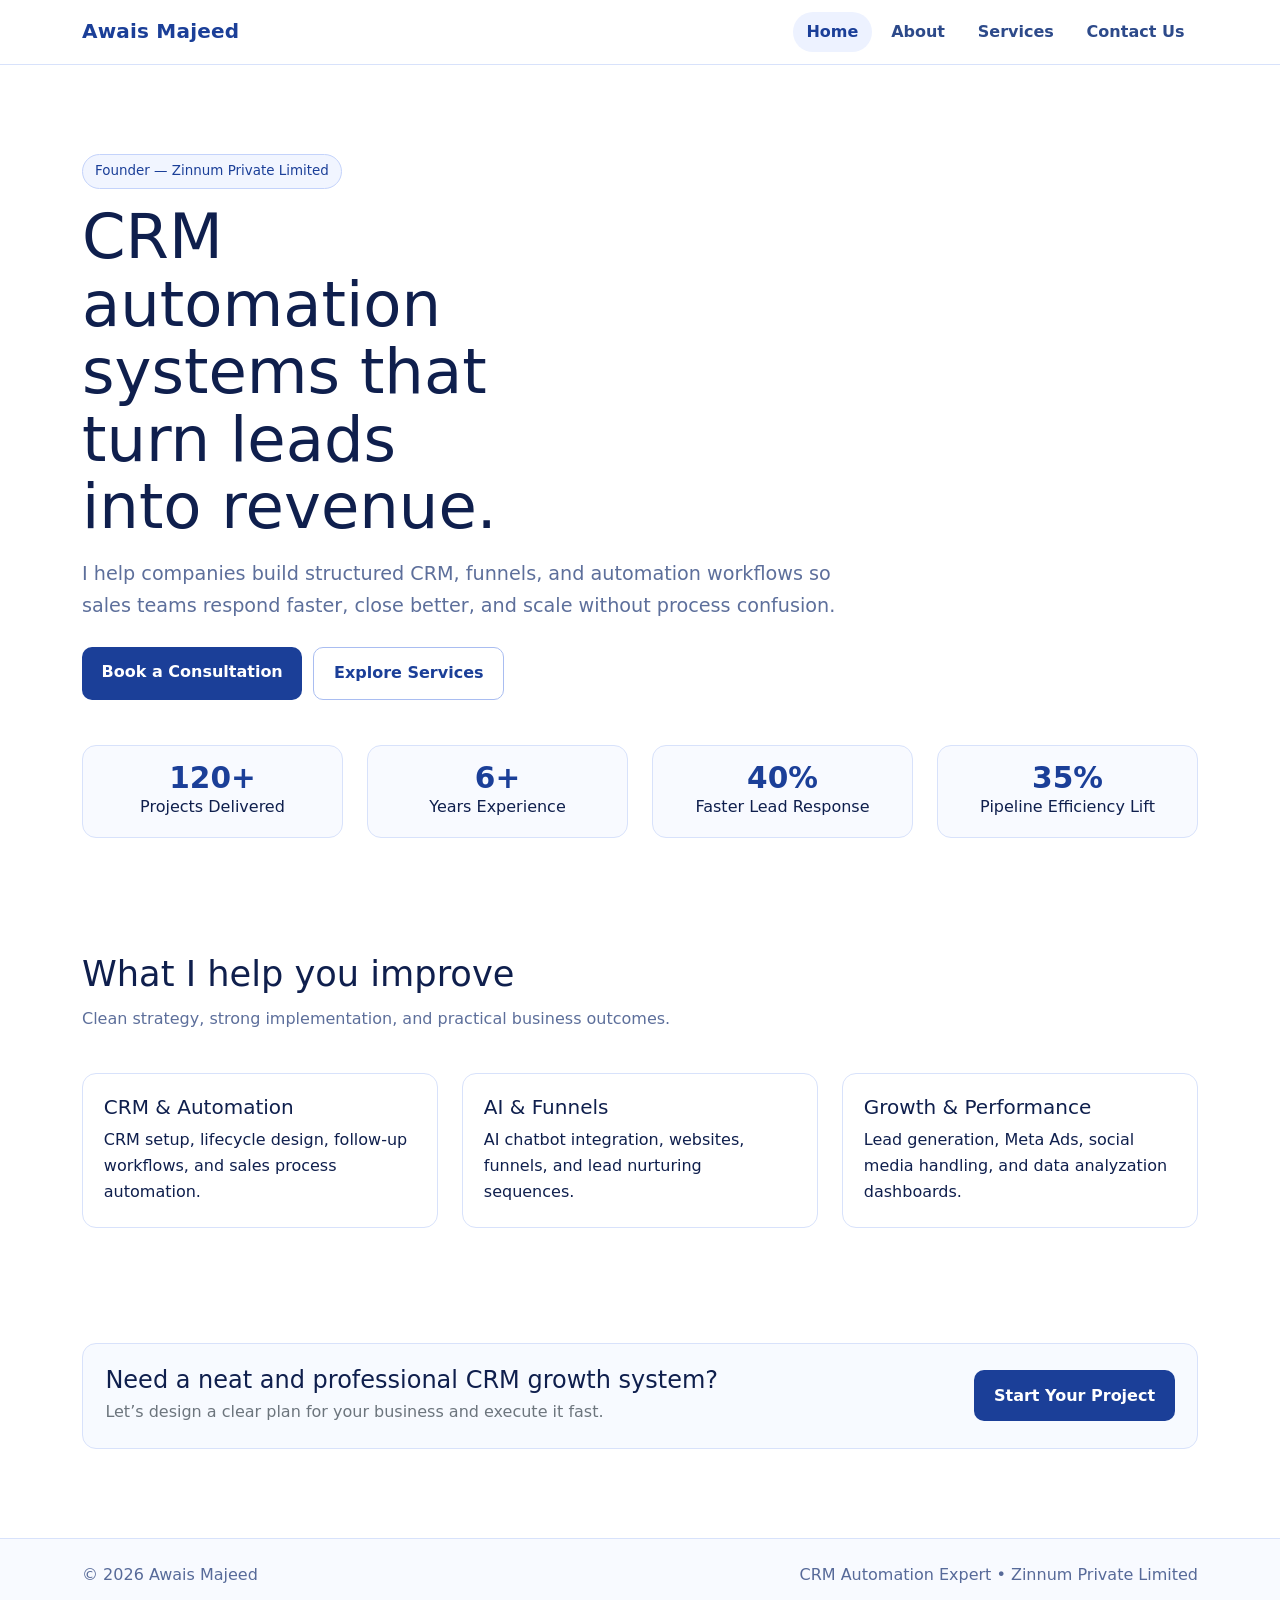
==== index.html @ bb6e1aaf "Clean up layout and remove all particle background effects" ====
<!DOCTYPE html>
<html lang="en">
<head>
  <meta charset="UTF-8">
  <meta name="viewport" content="width=device-width, initial-scale=1.0">
  <title>Awais Majeed | CRM Automation Expert</title>
  <meta name="description" content="Awais Majeed is a CRM automation expert and founder of Zinnum Private Limited helping businesses scale with clean systems and measurable growth.">
  <link href="https://cdn.jsdelivr.net/npm/bootstrap@5.3.3/dist/css/bootstrap.min.css" rel="stylesheet">
  <link rel="stylesheet" href="assets/styles.css">
</head>
<body>
<nav class="navbar navbar-expand-lg fixed-top navbar-light">
  <div class="container">
    <a class="navbar-brand" href="index.html">Awais Majeed</a>
    <button class="navbar-toggler" type="button" data-bs-toggle="collapse" data-bs-target="#mainNav"><span class="navbar-toggler-icon"></span></button>
    <div class="collapse navbar-collapse" id="mainNav">
      <ul class="navbar-nav ms-auto">
        <li class="nav-item"><a class="nav-link active" href="index.html">Home</a></li>
        <li class="nav-item"><a class="nav-link" href="about.html">About</a></li>
        <li class="nav-item"><a class="nav-link" href="services.html">Services</a></li>
        <li class="nav-item"><a class="nav-link" href="contact.html">Contact Us</a></li>
      </ul>
    </div>
  </div>
</nav>

<main>
  <header class="hero">
    <div class="container">
      <span class="badge-soft">Founder — Zinnum Private Limited</span>
      <h1>CRM automation systems that turn leads into revenue.</h1>
      <p class="lead">I help companies build structured CRM, funnels, and automation workflows so sales teams respond faster, close better, and scale without process confusion.</p>
      <div class="hero-actions">
        <a class="btn-primary-solid" href="contact.html">Book a Consultation</a>
        <a class="btn-secondary-soft" href="services.html">Explore Services</a>
      </div>
    </div>
  </header>

  <section class="section pt-0">
    <div class="container">
      <div class="row g-4">
        <div class="col-md-3"><div class="kpi"><strong>120+</strong>Projects Delivered</div></div>
        <div class="col-md-3"><div class="kpi"><strong>6+</strong>Years Experience</div></div>
        <div class="col-md-3"><div class="kpi"><strong>40%</strong>Faster Lead Response</div></div>
        <div class="col-md-3"><div class="kpi"><strong>35%</strong>Pipeline Efficiency Lift</div></div>
      </div>
    </div>
  </section>

  <section class="section">
    <div class="container">
      <h2 class="section-title">What I help you improve</h2>
      <p class="section-subtitle">Clean strategy, strong implementation, and practical business outcomes.</p>
      <div class="row g-4 mt-1">
        <div class="col-lg-4"><article class="card-box"><h3 class="h5">CRM & Automation</h3><p class="mb-0">CRM setup, lifecycle design, follow-up workflows, and sales process automation.</p></article></div>
        <div class="col-lg-4"><article class="card-box"><h3 class="h5">AI & Funnels</h3><p class="mb-0">AI chatbot integration, websites, funnels, and lead nurturing sequences.</p></article></div>
        <div class="col-lg-4"><article class="card-box"><h3 class="h5">Growth & Performance</h3><p class="mb-0">Lead generation, Meta Ads, social media handling, and data analyzation dashboards.</p></article></div>
      </div>
    </div>
  </section>

  <section class="section">
    <div class="container">
      <div class="cta-box d-flex flex-column flex-lg-row justify-content-between gap-3 align-items-lg-center">
        <div>
          <h2 class="h4 mb-1">Need a neat and professional CRM growth system?</h2>
          <p class="mb-0 text-secondary">Let’s design a clear plan for your business and execute it fast.</p>
        </div>
        <a class="btn-primary-solid" href="contact.html">Start Your Project</a>
      </div>
    </div>
  </section>
</main>

<footer>
  <div class="container d-flex flex-column flex-md-row justify-content-between gap-2">
    <span>© <span id="year"></span> Awais Majeed</span>
    <span>CRM Automation Expert • Zinnum Private Limited</span>
  </div>
</footer>

<script src="https://cdn.jsdelivr.net/npm/bootstrap@5.3.3/dist/js/bootstrap.bundle.min.js"></script>
<script>document.getElementById('year').textContent = new Date().getFullYear();</script>
</body>
</html>
---- assets/styles.css ----
:root {
  --bg: #ffffff;
  --surface: #f8faff;
  --text: #0f1f4d;
  --muted: #5d6f9b;
  --navy: #1b3f98;
  --navy-dark: #132d70;
  --border: #d8e2fb;
}

* { box-sizing: border-box; }
html, body { min-height: 100%; }

body {
  margin: 0;
  font-family: "Inter", "Segoe UI", system-ui, sans-serif;
  color: var(--text);
  background: var(--bg);
  line-height: 1.65;
}

.navbar {
  background: #fff;
  border-bottom: 1px solid var(--border);
  padding: .65rem 0;
}

.navbar-brand {
  font-weight: 800;
  color: var(--navy);
  letter-spacing: .2px;
}

.nav-link {
  color: #2d4a8a !important;
  font-weight: 600;
  margin-left: .35rem;
  border-radius: 999px;
  padding: .45rem .85rem !important;
}

.nav-link:hover,
.nav-link.active {
  color: var(--navy) !important;
  background: #edf2ff;
}

main { padding-top: 6.2rem; }

.hero {
  padding: 3.4rem 0 2.8rem;
}

.badge-soft {
  display: inline-block;
  border-radius: 999px;
  border: 1px solid #c4d3fb;
  background: #f1f5ff;
  color: var(--navy);
  font-size: .84rem;
  padding: .35rem .75rem;
}

.hero h1 {
  font-size: clamp(2rem, 5vw, 3.9rem);
  line-height: 1.08;
  margin: .9rem 0 1.1rem;
  max-width: 10.5ch;
}

.lead {
  color: var(--muted);
  font-size: 1.2rem;
  max-width: 760px;
}

.hero-actions {
  display: flex;
  flex-wrap: wrap;
  gap: .7rem;
  margin-top: 1.6rem;
}

.section { padding: 3.6rem 0; }
.section-title { font-size: clamp(1.4rem, 3vw, 2.2rem); margin-bottom: .7rem; }
.section-subtitle { color: var(--muted); max-width: 760px; }

.card-box,
.kpi,
.cta-box {
  border: 1px solid var(--border);
  border-radius: 14px;
  background: #fff;
}

.card-box {
  padding: 1.3rem;
  height: 100%;
}

.kpi {
  padding: 1rem;
  text-align: center;
  background: var(--surface);
}

.kpi strong {
  display: block;
  font-size: 1.85rem;
  line-height: 1.1;
  color: var(--navy);
}

.checklist { list-style: none; padding: 0; margin: 0; }
.checklist li {
  position: relative;
  padding-left: 1.25rem;
  margin-bottom: .45rem;
  color: #31497f;
}

.checklist li::before {
  content: "";
  position: absolute;
  left: 0;
  top: .56rem;
  width: .46rem;
  height: .46rem;
  border-radius: 50%;
  background: var(--navy);
}

.btn-primary-solid {
  border: none;
  border-radius: 10px;
  padding: .78rem 1.22rem;
  text-decoration: none;
  display: inline-block;
  font-weight: 600;
  background: var(--navy);
  color: #fff;
}

.btn-primary-solid:hover { background: var(--navy-dark); color: #fff; }

.btn-secondary-soft {
  border: 1px solid #a9bdf1;
  border-radius: 10px;
  padding: .78rem 1.22rem;
  text-decoration: none;
  display: inline-block;
  font-weight: 600;
  color: var(--navy);
  background: #fff;
}

.form-control,
.form-select {
  border: 1px solid #c0d0f4;
}

.form-control:focus,
.form-select:focus {
  border-color: var(--navy);
  box-shadow: 0 0 0 .2rem rgba(27, 63, 152, .12);
}

.cta-box {
  padding: 1.4rem;
  background: #f7faff;
}

footer {
  margin-top: 2rem;
  border-top: 1px solid var(--border);
  background: #f8faff;
  color: #576a99;
  padding: 1.4rem 0;
}

@media (max-width: 991px) {
  main { padding-top: 5.5rem; }
  .hero h1 { max-width: none; }
}
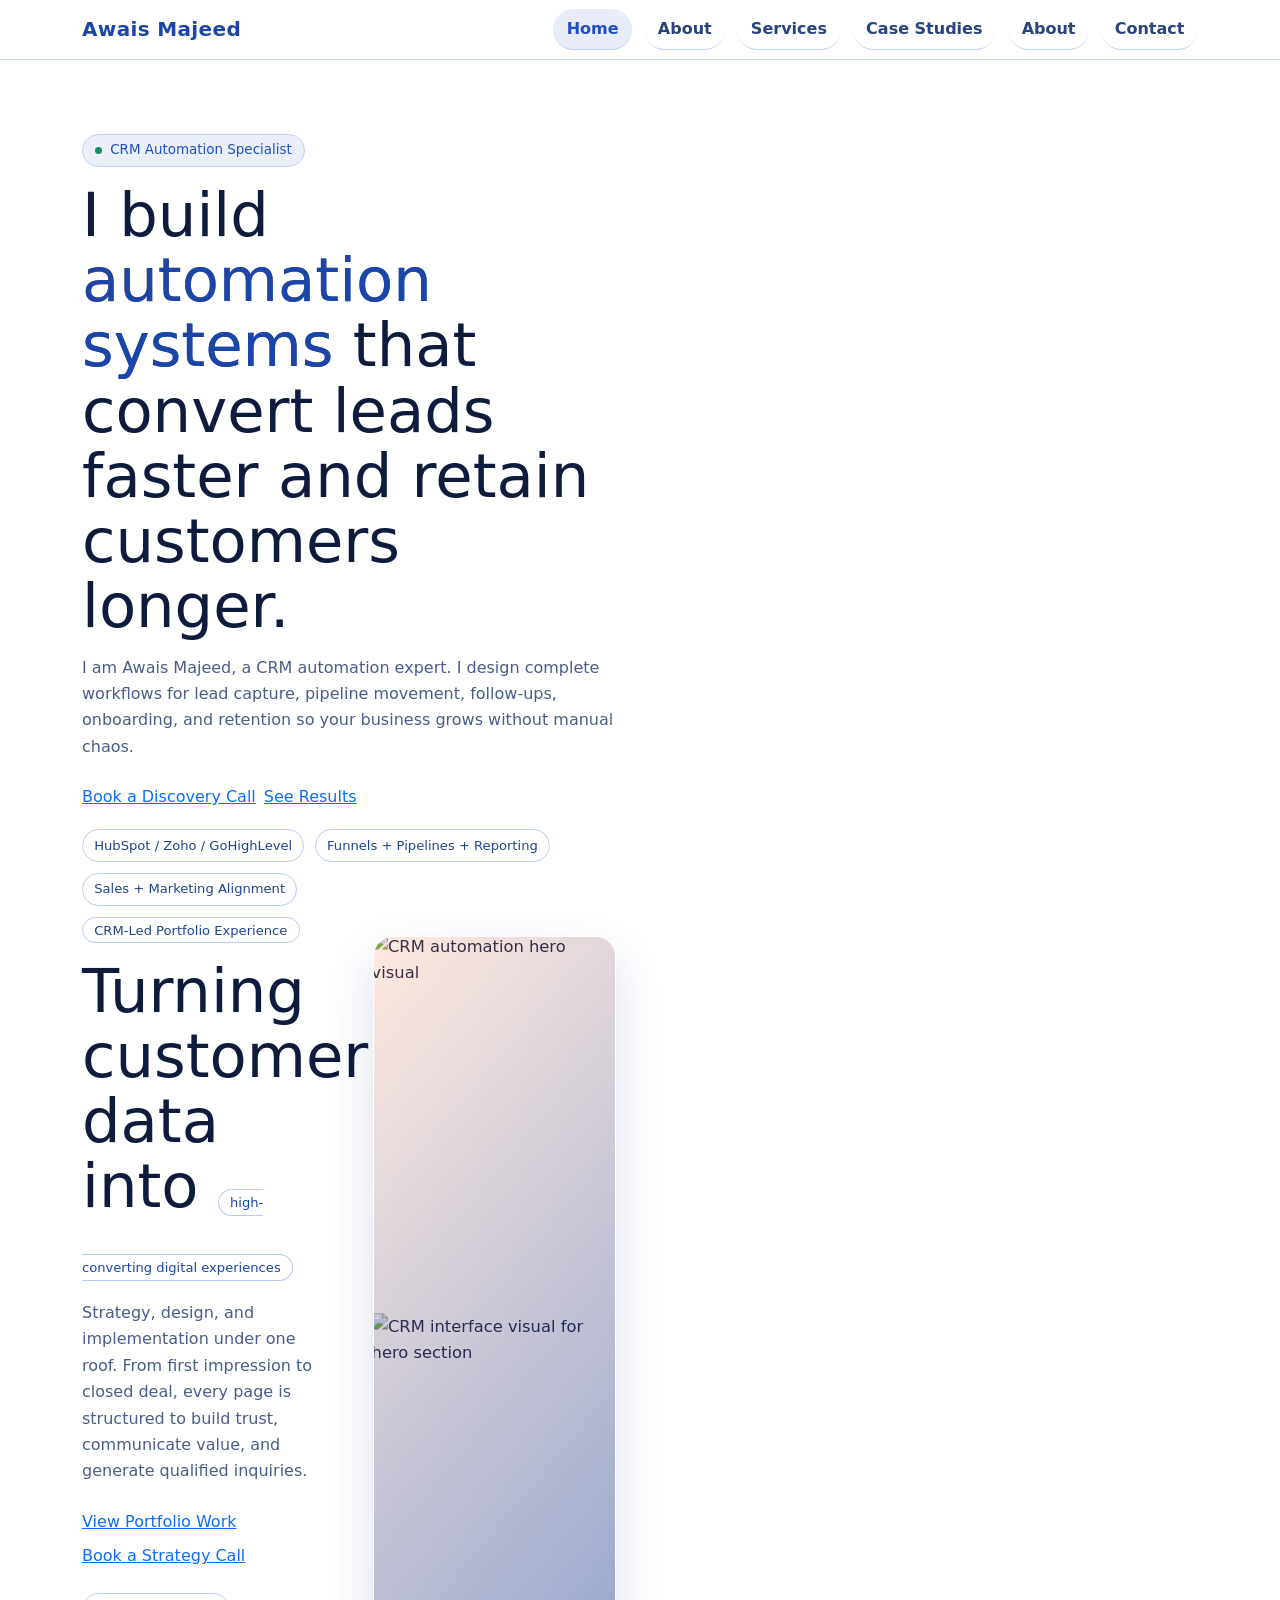
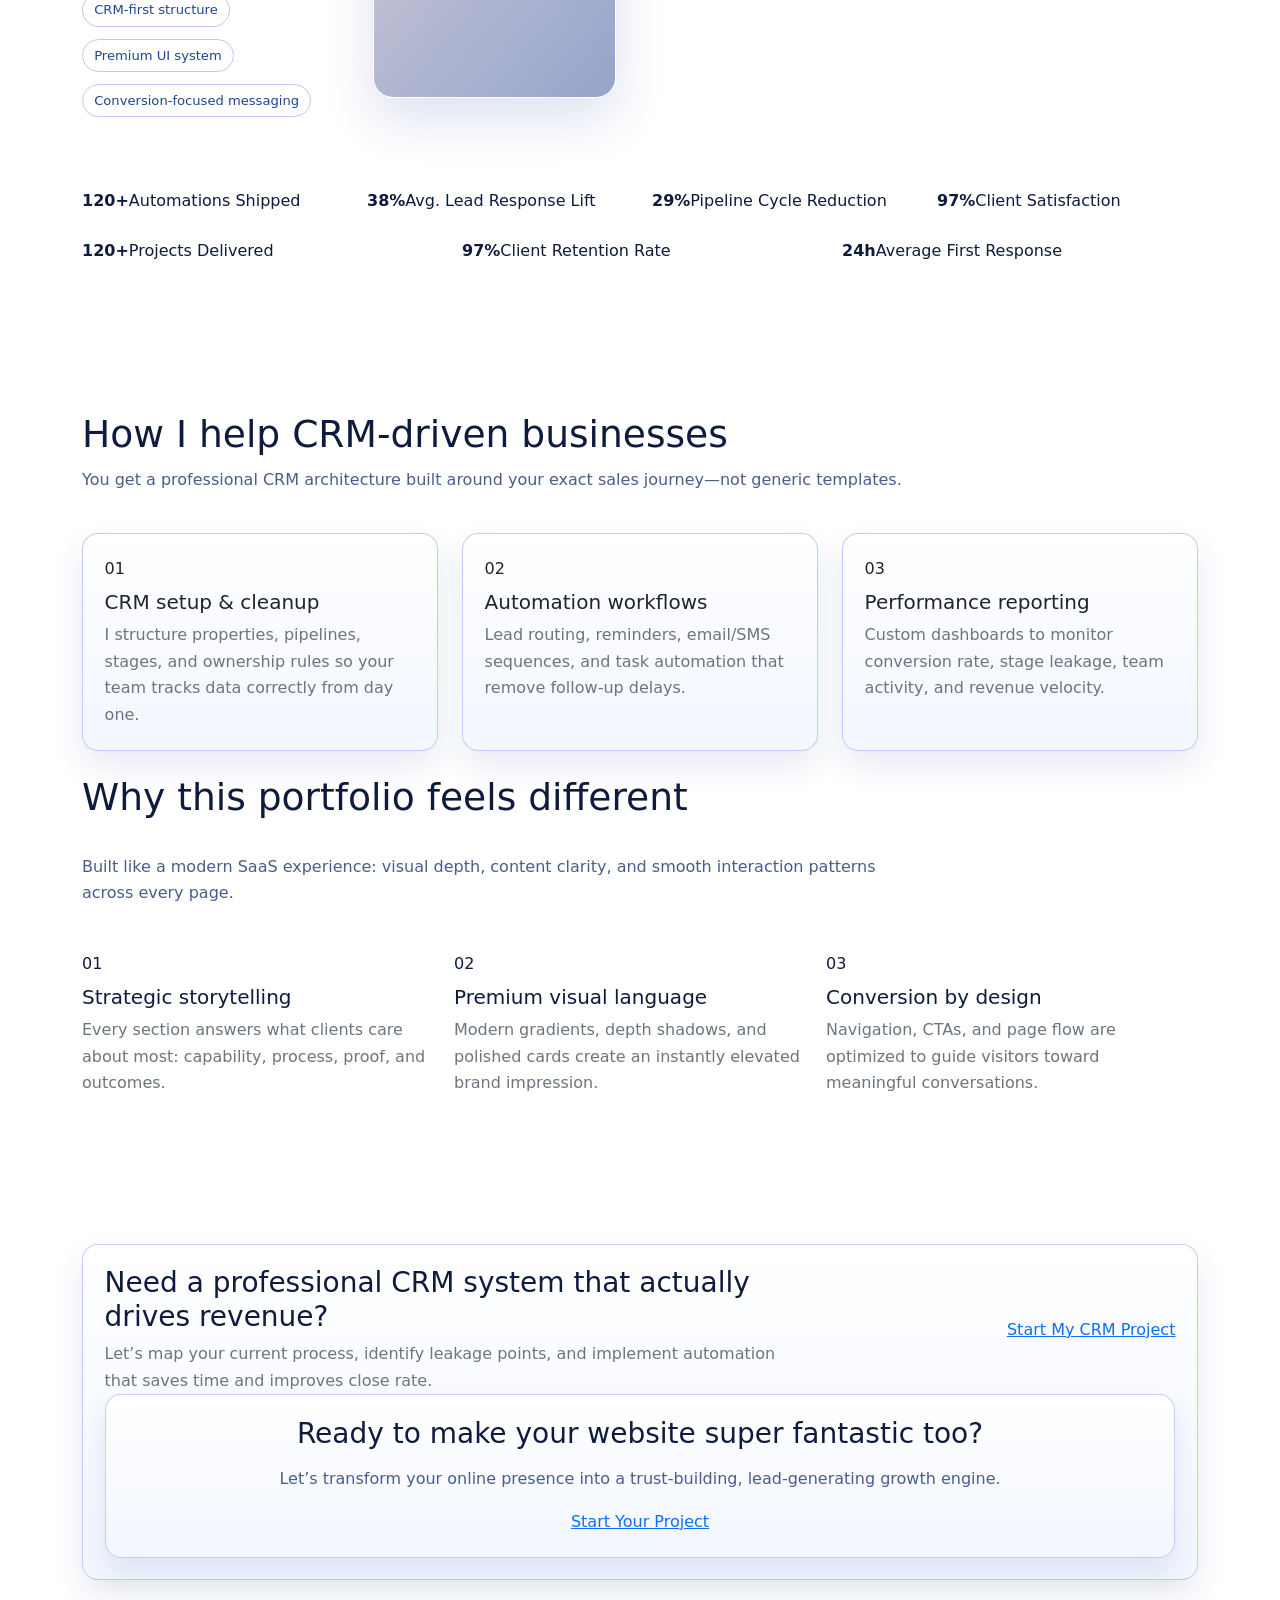
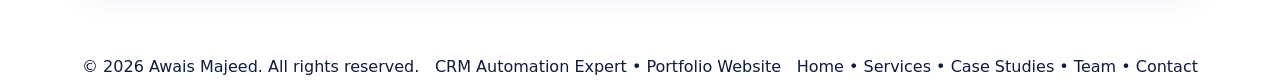
==== commit 6056ce2f: "Merge branch 'main' into codex/set-hero-image-and-enhance-website-design-vlp2mq" ====
--- a/index.html
+++ b/index.html
@@ -4,7 +4,7 @@
   <meta charset="UTF-8">
   <meta name="viewport" content="width=device-width, initial-scale=1.0">
   <title>Awais Majeed | CRM Automation Expert</title>
-  <meta name="description" content="Awais Majeed is a CRM automation expert and founder of Zinnum Private Limited helping businesses scale with clean systems and measurable growth.">
+  <meta name="description" content="Professional portfolio of Awais Majeed, CRM automation expert helping businesses automate sales, marketing, and customer operations.">
   <link href="https://cdn.jsdelivr.net/npm/bootstrap@5.3.3/dist/css/bootstrap.min.css" rel="stylesheet">
   <link rel="stylesheet" href="assets/styles.css">
 </head>
@@ -18,7 +18,9 @@
         <li class="nav-item"><a class="nav-link active" href="index.html">Home</a></li>
         <li class="nav-item"><a class="nav-link" href="about.html">About</a></li>
         <li class="nav-item"><a class="nav-link" href="services.html">Services</a></li>
-        <li class="nav-item"><a class="nav-link" href="contact.html">Contact Us</a></li>
+        <li class="nav-item"><a class="nav-link" href="case-studies.html">Case Studies</a></li>
+        <li class="nav-item"><a class="nav-link" href="team.html">About</a></li>
+        <li class="nav-item"><a class="nav-link" href="contact.html">Contact</a></li>
       </ul>
     </div>
   </div>
@@ -27,12 +29,43 @@
 <main>
   <header class="hero">
     <div class="container">
-      <span class="badge-soft">Founder — Zinnum Private Limited</span>
-      <h1>CRM automation systems that turn leads into revenue.</h1>
-      <p class="lead">I help companies build structured CRM, funnels, and automation workflows so sales teams respond faster, close better, and scale without process confusion.</p>
-      <div class="hero-actions">
-        <a class="btn-primary-solid" href="contact.html">Book a Consultation</a>
-        <a class="btn-secondary-soft" href="services.html">Explore Services</a>
+      <div class="row g-5 align-items-center">
+        <div class="col-lg-6">
+          <span class="eyebrow">CRM Automation Specialist</span>
+          <h1 class="mt-3">I build <span class="text-gradient">automation systems</span> that convert leads faster and retain customers longer.</h1>
+          <p>I am Awais Majeed, a CRM automation expert. I design complete workflows for lead capture, pipeline movement, follow-ups, onboarding, and retention so your business grows without manual chaos.</p>
+          <div class="d-flex flex-wrap gap-2 mt-4">
+            <a class="btn-primary-solid" href="contact.html">Book a Discovery Call</a>
+            <a class="btn-secondary-soft" href="case-studies.html">See Results</a>
+          </div>
+          <div class="info-badges">
+            <span>HubSpot / Zoho / GoHighLevel</span>
+            <span>Funnels + Pipelines + Reporting</span>
+            <span>Sales + Marketing Alignment</span>
+      <div class="row align-items-center g-5">
+        <div class="col-lg-6">
+          <span class="tag">CRM-Led Portfolio Experience</span>
+          <h1 class="mt-3">Turning customer data into <span class="text-gradient">high-converting digital experiences</span></h1>
+          <p>
+            Strategy, design, and implementation under one roof. From first impression to closed deal,
+            every page is structured to build trust, communicate value, and generate qualified inquiries.
+          </p>
+          <div class="mt-4 d-flex flex-wrap gap-2">
+            <a class="btn-accent" href="case-studies.html">View Portfolio Work</a>
+            <a class="btn-outline-light-soft" href="contact.html">Book a Strategy Call</a>
+          </div>
+          <div class="hero-points mt-4">
+            <span>CRM-first structure</span>
+            <span>Premium UI system</span>
+            <span>Conversion-focused messaging</span>
+          </div>
+        </div>
+        <div class="col-lg-6">
+          <div class="hero-media">
+            <img src="https://images.pexels.com/photos/6802042/pexels-photo-6802042.jpeg?auto=compress&cs=tinysrgb&w=1200" alt="CRM automation hero visual">
+            <img src="https://images.pexels.com/photos/6802042/pexels-photo-6802042.jpeg?auto=compress&cs=tinysrgb&w=1200" alt="CRM interface visual for hero section">
+          </div>
+        </div>
       </div>
     </div>
   </header>
@@ -40,34 +73,69 @@
   <section class="section pt-0">
     <div class="container">
       <div class="row g-4">
-        <div class="col-md-3"><div class="kpi"><strong>120+</strong>Projects Delivered</div></div>
-        <div class="col-md-3"><div class="kpi"><strong>6+</strong>Years Experience</div></div>
-        <div class="col-md-3"><div class="kpi"><strong>40%</strong>Faster Lead Response</div></div>
-        <div class="col-md-3"><div class="kpi"><strong>35%</strong>Pipeline Efficiency Lift</div></div>
+        <div class="col-md-3"><div class="kpi"><strong>120+</strong>Automations Shipped</div></div>
+        <div class="col-md-3"><div class="kpi"><strong>38%</strong>Avg. Lead Response Lift</div></div>
+        <div class="col-md-3"><div class="kpi"><strong>29%</strong>Pipeline Cycle Reduction</div></div>
+        <div class="col-md-3"><div class="kpi"><strong>97%</strong>Client Satisfaction</div></div>
+        <div class="col-md-4"><div class="kpi"><strong>120+</strong>Projects Delivered</div></div>
+        <div class="col-md-4"><div class="kpi"><strong>97%</strong>Client Retention Rate</div></div>
+        <div class="col-md-4"><div class="kpi"><strong>24h</strong>Average First Response</div></div>
       </div>
     </div>
   </section>
 
   <section class="section">
     <div class="container">
-      <h2 class="section-title">What I help you improve</h2>
-      <p class="section-subtitle">Clean strategy, strong implementation, and practical business outcomes.</p>
+      <h2 class="section-title">How I help CRM-driven businesses</h2>
+      <p class="section-subtitle">You get a professional CRM architecture built around your exact sales journey—not generic templates.</p>
       <div class="row g-4 mt-1">
-        <div class="col-lg-4"><article class="card-box"><h3 class="h5">CRM & Automation</h3><p class="mb-0">CRM setup, lifecycle design, follow-up workflows, and sales process automation.</p></article></div>
-        <div class="col-lg-4"><article class="card-box"><h3 class="h5">AI & Funnels</h3><p class="mb-0">AI chatbot integration, websites, funnels, and lead nurturing sequences.</p></article></div>
-        <div class="col-lg-4"><article class="card-box"><h3 class="h5">Growth & Performance</h3><p class="mb-0">Lead generation, Meta Ads, social media handling, and data analyzation dashboards.</p></article></div>
+        <div class="col-lg-4"><article class="card"><span class="pill">01</span><h3 class="h5 mt-2">CRM setup & cleanup</h3><p class="text-secondary mb-0">I structure properties, pipelines, stages, and ownership rules so your team tracks data correctly from day one.</p></article></div>
+        <div class="col-lg-4"><article class="card"><span class="pill">02</span><h3 class="h5 mt-2">Automation workflows</h3><p class="text-secondary mb-0">Lead routing, reminders, email/SMS sequences, and task automation that remove follow-up delays.</p></article></div>
+        <div class="col-lg-4"><article class="card"><span class="pill">03</span><h3 class="h5 mt-2">Performance reporting</h3><p class="text-secondary mb-0">Custom dashboards to monitor conversion rate, stage leakage, team activity, and revenue velocity.</p></article></div>
+      <h2 class="section-title">Why this portfolio feels different</h2>
+      <p class="section-subtitle">Built like a modern SaaS experience: visual depth, content clarity, and smooth interaction patterns across every page.</p>
+      <div class="row g-4 mt-1">
+        <div class="col-lg-4">
+          <article class="card-dark">
+            <span class="pill">01</span>
+            <h3 class="h5 mt-2">Strategic storytelling</h3>
+            <p class="text-secondary mb-0">Every section answers what clients care about most: capability, process, proof, and outcomes.</p>
+          </article>
+        </div>
+        <div class="col-lg-4">
+          <article class="card-dark">
+            <span class="pill">02</span>
+            <h3 class="h5 mt-2">Premium visual language</h3>
+            <p class="text-secondary mb-0">Modern gradients, depth shadows, and polished cards create an instantly elevated brand impression.</p>
+          </article>
+        </div>
+        <div class="col-lg-4">
+          <article class="card-dark">
+            <span class="pill">03</span>
+            <h3 class="h5 mt-2">Conversion by design</h3>
+            <p class="text-secondary mb-0">Navigation, CTAs, and page flow are optimized to guide visitors toward meaningful conversations.</p>
+          </article>
+        </div>
       </div>
     </div>
   </section>
 
   <section class="section">
     <div class="container">
-      <div class="cta-box d-flex flex-column flex-lg-row justify-content-between gap-3 align-items-lg-center">
-        <div>
-          <h2 class="h4 mb-1">Need a neat and professional CRM growth system?</h2>
-          <p class="mb-0 text-secondary">Let’s design a clear plan for your business and execute it fast.</p>
+      <div class="panel highlight">
+        <div class="row g-4 align-items-center">
+          <div class="col-lg-8">
+            <h2 class="h3 mb-2">Need a professional CRM system that actually drives revenue?</h2>
+            <p class="text-secondary mb-0">Let’s map your current process, identify leakage points, and implement automation that saves time and improves close rate.</p>
+          </div>
+          <div class="col-lg-4 text-lg-end">
+            <a class="btn-primary-solid" href="contact.html">Start My CRM Project</a>
+          </div>
         </div>
-        <a class="btn-primary-solid" href="contact.html">Start Your Project</a>
+      <div class="panel panel-highlight text-center">
+        <h2 class="h3 mb-3">Ready to make your website super fantastic too?</h2>
+        <p class="section-subtitle mx-auto">Let’s transform your online presence into a trust-building, lead-generating growth engine.</p>
+        <a class="btn-accent mt-2" href="contact.html">Start Your Project</a>
       </div>
     </div>
   </section>
@@ -75,8 +143,9 @@
 
 <footer>
   <div class="container d-flex flex-column flex-md-row justify-content-between gap-2">
-    <span>© <span id="year"></span> Awais Majeed</span>
-    <span>CRM Automation Expert • Zinnum Private Limited</span>
+    <span>© <span id="year"></span> Awais Majeed. All rights reserved.</span>
+    <span>CRM Automation Expert • Portfolio Website</span>
+    <span>Home • Services • Case Studies • Team • Contact</span>
   </div>
 </footer>
 
--- a/assets/styles.css
+++ b/assets/styles.css
@@ -1,11 +1,26 @@
 :root {
   --bg: #ffffff;
-  --surface: #f8faff;
-  --text: #0f1f4d;
-  --muted: #5d6f9b;
-  --navy: #1b3f98;
-  --navy-dark: #132d70;
-  --border: #d8e2fb;
+  --bg-soft: #f5f8ff;
+  --bg: #f4f7ff;
+  --bg-soft: #e8eefc;
+  --surface: #ffffff;
+  --text: #0d1b43;
+  --muted: #5a6f9f;
+  --primary: #1f4ec7;
+  --primary-dark: #14368c;
+  --accent: #ff8d54;
+  --border: #ced9f6;
+  --ok: #148f5f;
+  --shadow: 0 20px 50px rgba(20, 54, 140, 0.15);
+  --bg: #f5f8ff;
+  --bg-elev: #ffffff;
+  --bg-soft: #eaf0ff;
+  --text: #0f1b3d;
+  --muted: #4a5d8a;
+  --accent: #1b46a7;
+  --accent-strong: #102a66;
+  --border: #cfdbf8;
+  --success: #1e8f5a;
 }
 
 * { box-sizing: border-box; }
@@ -15,108 +30,330 @@
   margin: 0;
   font-family: "Inter", "Segoe UI", system-ui, sans-serif;
   color: var(--text);
-  background: var(--bg);
   line-height: 1.65;
+  background:
+    radial-gradient(circle at 5% 0%, rgba(255,141,84,.17), transparent 28%),
+    radial-gradient(circle at 92% 1%, rgba(31,78,199,.18), transparent 32%),
+  background:
+    radial-gradient(circle at 0% 0%, rgba(255, 153, 84, .2), transparent 32%),
+    radial-gradient(circle at 90% 2%, rgba(27, 70, 167, 0.2), transparent 35%),
+    var(--bg);
+  overflow-x: hidden;
+}
+
+#particle-canvas {
+  position: fixed;
+  inset: 0;
+  width: 100%;
+  height: 100%;
+  pointer-events: none;
+  z-index: -1;
 }
 
 .navbar {
-  background: #fff;
-  border-bottom: 1px solid var(--border);
-  padding: .65rem 0;
+  background: rgba(255,255,255,.85);
+  backdrop-filter: blur(10px);
+  border-bottom: 1px solid rgba(179, 198, 245, .7);
 }
 
 .navbar-brand {
+  color: var(--primary);
   font-weight: 800;
-  color: var(--navy);
-  letter-spacing: .2px;
+  letter-spacing: .1px;
 }
 
 .nav-link {
-  color: #2d4a8a !important;
+  color: #2a447f !important;
   font-weight: 600;
-  margin-left: .35rem;
+  margin-left: .4rem;
+  border-radius: 999px;
+  padding: .45rem .8rem !important;
+  background: rgba(255, 255, 255, 0.82);
+  backdrop-filter: blur(12px);
+  border-bottom: 1px solid rgba(171, 191, 240, 0.65);
+}
+
+.navbar-brand {
+  color: var(--accent);
+  font-weight: 800;
+  letter-spacing: .35px;
+}
+
+.nav-link {
+  color: #2a437d !important;
+  margin-left: .75rem;
+  font-weight: 600;
   border-radius: 999px;
   padding: .45rem .85rem !important;
 }
 
 .nav-link:hover,
 .nav-link.active {
-  color: var(--navy) !important;
-  background: #edf2ff;
-}
-
-main { padding-top: 6.2rem; }
+  color: var(--primary) !important;
+  background: rgba(31, 78, 199, .1);
+}
+
+main { position: relative; z-index: 1; }
 
 .hero {
-  padding: 3.4rem 0 2.8rem;
+  padding: 8.4rem 0 4.7rem;
+}
+
+.hero h1 {
+  font-size: clamp(2rem, 5vw, 3.75rem);
+  line-height: 1.07;
+  margin-bottom: .9rem;
+}
+
+.hero p { color: var(--muted); }
+
+.eyebrow {
+  display: inline-flex;
+  gap: .5rem;
+  align-items: center;
+  font-size: .84rem;
+  padding: .3rem .75rem;
+  border-radius: 999px;
+  border: 1px solid #bfd0f9;
+  background: rgba(31, 78, 199, .09);
+  color: var(--primary);
+}
+
+.eyebrow::before {
+  content: "";
+  width: .45rem;
+  height: .45rem;
+  border-radius: 50%;
+  background: var(--ok);
+}
+
+.text-gradient {
+  background: linear-gradient(120deg, var(--accent), #2e6deb 55%, #163a95);
+  color: var(--accent) !important;
+  background: rgba(27, 70, 167, 0.11);
+}
+
+main { position: relative; z-index: 1; }
+
+.hero { padding: 8.35rem 0 4.4rem; }
+
+.hero h1 {
+  font-size: clamp(2rem, 5.7vw, 3.8rem);
+  line-height: 1.07;
+  margin-bottom: 1rem;
+}
+
+.hero p { color: var(--muted); max-width: 860px; }
+
+.hero-media {
+  position: relative;
+  border-radius: 22px;
+  overflow: hidden;
+  border: 1px solid rgba(255,255,255,.6);
+  box-shadow: 0 22px 60px rgba(16, 42, 102, 0.28);
+}
+
+.hero-media::after {
+  content: "";
+  position: absolute;
+  inset: 0;
+  background: linear-gradient(130deg, rgba(255,105,40,0.22), rgba(16,42,102,0.4));
+}
+
+.hero-media img {
+  width: 100%;
+  height: 100%;
+  min-height: 380px;
+  object-fit: cover;
+  transform: scale(1.02);
+}
+
+.hero-points {
+  display: flex;
+  flex-wrap: wrap;
+  gap: .75rem;
+}
+
+.hero-points span {
+  border: 1px solid #b8caf4;
+  padding: .32rem .75rem;
+  border-radius: 999px;
+  font-size: .84rem;
+  color: #20408a;
+  background: rgba(255,255,255,.8);
 }
 
 .badge-soft {
   display: inline-block;
-  border-radius: 999px;
-  border: 1px solid #c4d3fb;
-  background: #f1f5ff;
-  color: var(--navy);
-  font-size: .84rem;
-  padding: .35rem .75rem;
-}
-
-.hero h1 {
-  font-size: clamp(2rem, 5vw, 3.9rem);
-  line-height: 1.08;
-  margin: .9rem 0 1.1rem;
-  max-width: 10.5ch;
-}
-
-.lead {
-  color: var(--muted);
-  font-size: 1.2rem;
-  max-width: 760px;
-}
-
-.hero-actions {
+  border: 1px solid #bfd0f6;
+  color: var(--accent);
+  background: rgba(27, 70, 167, 0.09);
+  border-radius: 99px;
+  padding: .35rem .85rem;
+  font-size: .86rem;
+}
+
+.text-gradient {
+  background: linear-gradient(120deg, #ff7d43, #2b63dd 55%, #122e74);
+  -webkit-background-clip: text;
+  background-clip: text;
+  color: transparent;
+}
+
+.section { padding: 4.8rem 0; }
+
+.hero-media {
+  position: relative;
+  border-radius: 20px;
+  overflow: hidden;
+  box-shadow: var(--shadow);
+  border: 1px solid rgba(255,255,255,.7);
+}
+
+.hero-media img {
+  width: 100%;
+  min-height: 380px;
+  object-fit: cover;
+  transform: scale(1.02);
+}
+
+.hero-media::after {
+  content: "";
+  position: absolute;
+  inset: 0;
+  background: linear-gradient(130deg, rgba(255,141,84,.18), rgba(20,54,140,.45));
+}
+
+.info-badges {
   display: flex;
   flex-wrap: wrap;
-  gap: .7rem;
-  margin-top: 1.6rem;
-}
-
-.section { padding: 3.6rem 0; }
-.section-title { font-size: clamp(1.4rem, 3vw, 2.2rem); margin-bottom: .7rem; }
-.section-subtitle { color: var(--muted); max-width: 760px; }
-
-.card-box,
-.kpi,
-.cta-box {
+  gap: .65rem;
+  margin-top: 1.15rem;
+}
+
+.info-badges span {
+  border: 1px solid #bbcbf3;
+  background: rgba(255,255,255,.86);
+  color: #21458f;
+  border-radius: 999px;
+  padding: .3rem .7rem;
+  font-size: .82rem;
+}
+
+.section { padding: 4.6rem 0; }
+.section-title { font-size: clamp(1.5rem, 3.2vw, 2.35rem); margin-bottom: .65rem; }
+.section-subtitle { color: var(--muted); max-width: 840px; }
+
+.card,
+.panel {
+  border: 1px solid rgba(184, 202, 244, .9);
+  background: linear-gradient(180deg, rgba(255,255,255,.95), rgba(242,246,255,.95));
+  border-radius: 16px;
+  padding: 1.35rem;
+  height: 100%;
+  box-shadow: 0 14px 30px rgba(18, 50, 124, .1);
+}
+
+.card {
+  transition: transform .2s ease, box-shadow .2s ease, border-color .2s ease;
+}
+
+.card:hover {
+  transform: translateY(-5px);
+  box-shadow: 0 22px 40px rgba(18, 50, 124, .15);
+  border-color: #95b2ec;
+.btn-accent {
+  border: none;
+  color: #fff;
+  background: linear-gradient(135deg, #2f6df2, #173b91);
+  border-radius: 12px;
+  padding: .78rem 1.28rem;
+  text-decoration: none;
+  font-weight: 600;
+  display: inline-block;
+  transition: transform .2s ease, box-shadow .2s ease;
+  box-shadow: 0 8px 20px rgba(25, 64, 154, 0.34);
+}
+
+.btn-accent:hover { transform: translateY(-2px); box-shadow: 0 15px 22px rgba(25, 64, 154, 0.3); }
+
+.btn-outline-light-soft {
+  border: 1px solid #a5b7e6;
+  color: var(--accent);
+  background: rgba(255,255,255,.86);
+  border-radius: 12px;
+  padding: .78rem 1.28rem;
+  text-decoration: none;
+  display: inline-block;
+  margin-left: .55rem;
+}
+
+.panel,
+.card-dark {
+  background: linear-gradient(180deg, rgba(255,255,255,.92), rgba(245,248,255,.96));
+  backdrop-filter: blur(4px);
+  border: 1px solid rgba(180, 199, 242, 0.88);
+  border-radius: 18px;
+  padding: 1.45rem;
+  height: 100%;
+  box-shadow: 0 18px 38px rgba(16, 38, 88, 0.13);
+}
+
+.panel-highlight {
+  background: linear-gradient(145deg, rgba(255,255,255,.95), rgba(226,236,255,.95));
+}
+
+.card-dark { transition: transform .2s ease, border-color .2s ease, box-shadow .2s ease; }
+
+.card-dark:hover {
+  transform: translateY(-5px);
+  border-color: #89aae7;
+  box-shadow: 0 25px 42px rgba(14, 40, 106, 0.18);
+}
+
+.kpi {
+  text-align: center;
+  border-radius: 14px;
   border: 1px solid var(--border);
-  border-radius: 14px;
-  background: #fff;
-}
-
-.card-box {
-  padding: 1.3rem;
-  height: 100%;
-}
-
-.kpi {
+  background: linear-gradient(180deg, #ffffff, #eef3ff);
   padding: 1rem;
-  text-align: center;
-  background: var(--surface);
+  box-shadow: 0 12px 22px rgba(17, 44, 108, .08);
+  border: 1px solid rgba(180, 199, 242, 0.95);
+  background: linear-gradient(180deg, #ffffff, #eef4ff);
+  border-radius: 16px;
+  padding: 1.15rem;
+  box-shadow: 0 14px 24px rgba(16, 42, 102, 0.08);
 }
 
 .kpi strong {
   display: block;
-  font-size: 1.85rem;
-  line-height: 1.1;
-  color: var(--navy);
-}
+  color: var(--primary);
+  font-size: 1.95rem;
+  line-height: 1.15;
+}
+
+.pill {
+  font-size: .75rem;
+  border: 1px solid #aec2f0;
+  border-radius: 999px;
+  padding: .2rem .58rem;
+  color: #173d95;
+  background: rgba(31, 78, 199, .08);
+}
+
+.checklist {
+  list-style: none;
+  padding-left: 0;
+  margin: 0;
+}
+.checklist { list-style: none; padding-left: 0; margin-bottom: 0; }
 
 .checklist { list-style: none; padding: 0; margin: 0; }
 .checklist li {
   position: relative;
-  padding-left: 1.25rem;
+  padding-left: 1.2rem;
   margin-bottom: .45rem;
-  color: #31497f;
+  color: #2f4577;
 }
 
 .checklist li::before {
@@ -124,61 +361,85 @@
   position: absolute;
   left: 0;
   top: .56rem;
-  width: .46rem;
-  height: .46rem;
+  width: .48rem;
+  height: .48rem;
   border-radius: 50%;
-  background: var(--navy);
+  background: var(--primary);
+}
+
+.timeline-item {
+  border-left: 2px solid #b8caf3;
+  padding-left: .95rem;
+  margin-bottom: .95rem;
 }
 
 .btn-primary-solid {
   border: none;
-  border-radius: 10px;
-  padding: .78rem 1.22rem;
+  background: linear-gradient(135deg, #2f6df2, #183f9d);
+  color: #fff;
+  border-radius: 12px;
+  padding: .76rem 1.2rem;
+  text-decoration: none;
+  font-weight: 600;
+  display: inline-block;
+  box-shadow: 0 9px 20px rgba(25, 64, 154, .28);
+}
+
+.btn-primary-solid:hover { color: #fff; transform: translateY(-1px); }
+
+.btn-secondary-soft {
+  border: 1px solid #a8bdef;
+  background: rgba(255,255,255,.85);
+  color: var(--primary);
+  border-radius: 12px;
+  padding: .76rem 1.2rem;
   text-decoration: none;
   display: inline-block;
-  font-weight: 600;
-  background: var(--navy);
-  color: #fff;
-}
-
-.btn-primary-solid:hover { background: var(--navy-dark); color: #fff; }
-
-.btn-secondary-soft {
-  border: 1px solid #a9bdf1;
-  border-radius: 10px;
-  padding: .78rem 1.22rem;
-  text-decoration: none;
-  display: inline-block;
-  font-weight: 600;
-  color: var(--navy);
-  background: #fff;
+}
+
+.highlight {
+  background: linear-gradient(145deg, rgba(255,255,255,.96), rgba(227,237,255,.96));
 }
 
 .form-control,
 .form-select {
-  border: 1px solid #c0d0f4;
+  border: 1px solid #b8c9ef;
+  background: #fff;
 }
 
 .form-control:focus,
 .form-select:focus {
-  border-color: var(--navy);
-  box-shadow: 0 0 0 .2rem rgba(27, 63, 152, .12);
-}
-
-.cta-box {
-  padding: 1.4rem;
-  background: #f7faff;
-}
+  border-color: var(--primary);
+  box-shadow: 0 0 0 .2rem rgba(31,78,199,.15);
+}
+
+.form-label { font-size: .92rem; color: #294173; }
 
 footer {
-  margin-top: 2rem;
-  border-top: 1px solid var(--border);
-  background: #f8faff;
-  color: #576a99;
-  padding: 1.4rem 0;
-}
+  margin-top: 1.2rem;
+  border-top: 1px solid rgba(177, 197, 243, .8);
+  background: rgba(240, 245, 255, .9);
+  color: #4e6496;
+  padding: 1.45rem 0;
+}
+
+.form-label { color: #20345f; font-size: .92rem; }
+
+footer {
+  border-top: 1px solid rgba(177, 197, 243, .75);
+  background: rgba(239, 245, 255, 0.9);
+  color: #4f6391;
+  padding: 1.5rem 0;
+}
+
+.small-note { color: #506493; font-size: .92rem; }
+
+.text-success-soft { color: var(--success); }
+.text-secondary { color: var(--muted) !important; }
+.text-success-soft { color: var(--ok); }
 
 @media (max-width: 991px) {
-  main { padding-top: 5.5rem; }
-  .hero h1 { max-width: none; }
-}
+  .hero { padding-top: 7.3rem; }
+  .btn-outline-light-soft { margin-left: 0; margin-top: .65rem; }
+  .hero-media img { min-height: 280px; }
+}
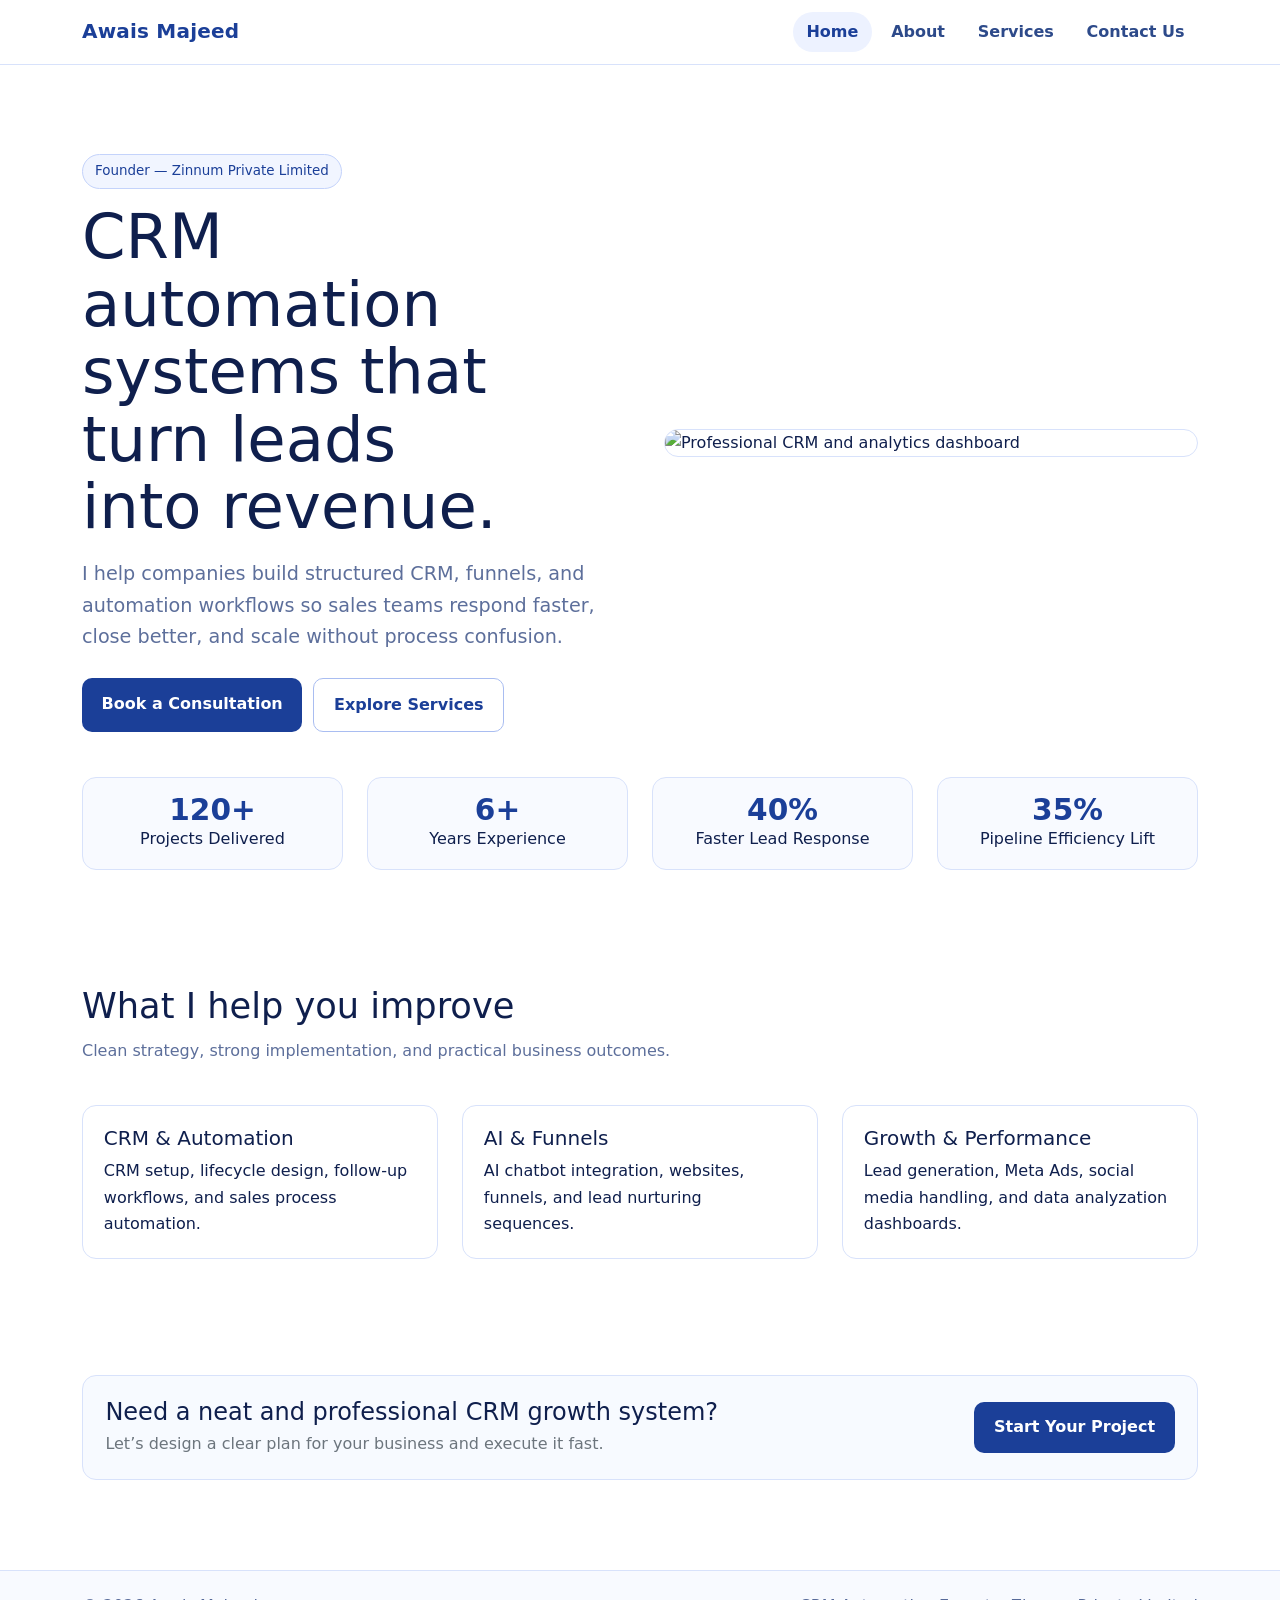
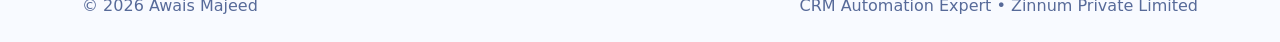
==== commit 52dac5bd: "Fix homepage spacing and formatting with cleaner hero layout" ====
--- a/index.html
+++ b/index.html
@@ -4,7 +4,7 @@
   <meta charset="UTF-8">
   <meta name="viewport" content="width=device-width, initial-scale=1.0">
   <title>Awais Majeed | CRM Automation Expert</title>
-  <meta name="description" content="Professional portfolio of Awais Majeed, CRM automation expert helping businesses automate sales, marketing, and customer operations.">
+  <meta name="description" content="Awais Majeed is a CRM automation expert and founder of Zinnum Private Limited helping businesses scale with clean systems and measurable growth.">
   <link href="https://cdn.jsdelivr.net/npm/bootstrap@5.3.3/dist/css/bootstrap.min.css" rel="stylesheet">
   <link rel="stylesheet" href="assets/styles.css">
 </head>
@@ -18,52 +18,28 @@
         <li class="nav-item"><a class="nav-link active" href="index.html">Home</a></li>
         <li class="nav-item"><a class="nav-link" href="about.html">About</a></li>
         <li class="nav-item"><a class="nav-link" href="services.html">Services</a></li>
-        <li class="nav-item"><a class="nav-link" href="case-studies.html">Case Studies</a></li>
-        <li class="nav-item"><a class="nav-link" href="team.html">About</a></li>
-        <li class="nav-item"><a class="nav-link" href="contact.html">Contact</a></li>
+        <li class="nav-item"><a class="nav-link" href="contact.html">Contact Us</a></li>
       </ul>
     </div>
   </div>
 </nav>
 
 <main>
-  <header class="hero">
+  <header class="hero home-hero">
     <div class="container">
       <div class="row g-5 align-items-center">
         <div class="col-lg-6">
-          <span class="eyebrow">CRM Automation Specialist</span>
-          <h1 class="mt-3">I build <span class="text-gradient">automation systems</span> that convert leads faster and retain customers longer.</h1>
-          <p>I am Awais Majeed, a CRM automation expert. I design complete workflows for lead capture, pipeline movement, follow-ups, onboarding, and retention so your business grows without manual chaos.</p>
-          <div class="d-flex flex-wrap gap-2 mt-4">
-            <a class="btn-primary-solid" href="contact.html">Book a Discovery Call</a>
-            <a class="btn-secondary-soft" href="case-studies.html">See Results</a>
-          </div>
-          <div class="info-badges">
-            <span>HubSpot / Zoho / GoHighLevel</span>
-            <span>Funnels + Pipelines + Reporting</span>
-            <span>Sales + Marketing Alignment</span>
-      <div class="row align-items-center g-5">
-        <div class="col-lg-6">
-          <span class="tag">CRM-Led Portfolio Experience</span>
-          <h1 class="mt-3">Turning customer data into <span class="text-gradient">high-converting digital experiences</span></h1>
-          <p>
-            Strategy, design, and implementation under one roof. From first impression to closed deal,
-            every page is structured to build trust, communicate value, and generate qualified inquiries.
-          </p>
-          <div class="mt-4 d-flex flex-wrap gap-2">
-            <a class="btn-accent" href="case-studies.html">View Portfolio Work</a>
-            <a class="btn-outline-light-soft" href="contact.html">Book a Strategy Call</a>
-          </div>
-          <div class="hero-points mt-4">
-            <span>CRM-first structure</span>
-            <span>Premium UI system</span>
-            <span>Conversion-focused messaging</span>
+          <span class="badge-soft">Founder — Zinnum Private Limited</span>
+          <h1>CRM automation systems that turn leads into revenue.</h1>
+          <p class="lead">I help companies build structured CRM, funnels, and automation workflows so sales teams respond faster, close better, and scale without process confusion.</p>
+          <div class="hero-actions">
+            <a class="btn-primary-solid" href="contact.html">Book a Consultation</a>
+            <a class="btn-secondary-soft" href="services.html">Explore Services</a>
           </div>
         </div>
         <div class="col-lg-6">
-          <div class="hero-media">
-            <img src="https://images.pexels.com/photos/6802042/pexels-photo-6802042.jpeg?auto=compress&cs=tinysrgb&w=1200" alt="CRM automation hero visual">
-            <img src="https://images.pexels.com/photos/6802042/pexels-photo-6802042.jpeg?auto=compress&cs=tinysrgb&w=1200" alt="CRM interface visual for hero section">
+          <div class="hero-image-wrap">
+            <img src="https://images.pexels.com/photos/6801648/pexels-photo-6801648.jpeg?auto=compress&cs=tinysrgb&w=1200" alt="Professional CRM and analytics dashboard">
           </div>
         </div>
       </div>
@@ -73,69 +49,34 @@
   <section class="section pt-0">
     <div class="container">
       <div class="row g-4">
-        <div class="col-md-3"><div class="kpi"><strong>120+</strong>Automations Shipped</div></div>
-        <div class="col-md-3"><div class="kpi"><strong>38%</strong>Avg. Lead Response Lift</div></div>
-        <div class="col-md-3"><div class="kpi"><strong>29%</strong>Pipeline Cycle Reduction</div></div>
-        <div class="col-md-3"><div class="kpi"><strong>97%</strong>Client Satisfaction</div></div>
-        <div class="col-md-4"><div class="kpi"><strong>120+</strong>Projects Delivered</div></div>
-        <div class="col-md-4"><div class="kpi"><strong>97%</strong>Client Retention Rate</div></div>
-        <div class="col-md-4"><div class="kpi"><strong>24h</strong>Average First Response</div></div>
+        <div class="col-md-3"><div class="kpi"><strong>120+</strong>Projects Delivered</div></div>
+        <div class="col-md-3"><div class="kpi"><strong>6+</strong>Years Experience</div></div>
+        <div class="col-md-3"><div class="kpi"><strong>40%</strong>Faster Lead Response</div></div>
+        <div class="col-md-3"><div class="kpi"><strong>35%</strong>Pipeline Efficiency Lift</div></div>
       </div>
     </div>
   </section>
 
   <section class="section">
     <div class="container">
-      <h2 class="section-title">How I help CRM-driven businesses</h2>
-      <p class="section-subtitle">You get a professional CRM architecture built around your exact sales journey—not generic templates.</p>
+      <h2 class="section-title">What I help you improve</h2>
+      <p class="section-subtitle">Clean strategy, strong implementation, and practical business outcomes.</p>
       <div class="row g-4 mt-1">
-        <div class="col-lg-4"><article class="card"><span class="pill">01</span><h3 class="h5 mt-2">CRM setup & cleanup</h3><p class="text-secondary mb-0">I structure properties, pipelines, stages, and ownership rules so your team tracks data correctly from day one.</p></article></div>
-        <div class="col-lg-4"><article class="card"><span class="pill">02</span><h3 class="h5 mt-2">Automation workflows</h3><p class="text-secondary mb-0">Lead routing, reminders, email/SMS sequences, and task automation that remove follow-up delays.</p></article></div>
-        <div class="col-lg-4"><article class="card"><span class="pill">03</span><h3 class="h5 mt-2">Performance reporting</h3><p class="text-secondary mb-0">Custom dashboards to monitor conversion rate, stage leakage, team activity, and revenue velocity.</p></article></div>
-      <h2 class="section-title">Why this portfolio feels different</h2>
-      <p class="section-subtitle">Built like a modern SaaS experience: visual depth, content clarity, and smooth interaction patterns across every page.</p>
-      <div class="row g-4 mt-1">
-        <div class="col-lg-4">
-          <article class="card-dark">
-            <span class="pill">01</span>
-            <h3 class="h5 mt-2">Strategic storytelling</h3>
-            <p class="text-secondary mb-0">Every section answers what clients care about most: capability, process, proof, and outcomes.</p>
-          </article>
-        </div>
-        <div class="col-lg-4">
-          <article class="card-dark">
-            <span class="pill">02</span>
-            <h3 class="h5 mt-2">Premium visual language</h3>
-            <p class="text-secondary mb-0">Modern gradients, depth shadows, and polished cards create an instantly elevated brand impression.</p>
-          </article>
-        </div>
-        <div class="col-lg-4">
-          <article class="card-dark">
-            <span class="pill">03</span>
-            <h3 class="h5 mt-2">Conversion by design</h3>
-            <p class="text-secondary mb-0">Navigation, CTAs, and page flow are optimized to guide visitors toward meaningful conversations.</p>
-          </article>
-        </div>
+        <div class="col-lg-4"><article class="card-box"><h3 class="h5">CRM & Automation</h3><p class="mb-0">CRM setup, lifecycle design, follow-up workflows, and sales process automation.</p></article></div>
+        <div class="col-lg-4"><article class="card-box"><h3 class="h5">AI & Funnels</h3><p class="mb-0">AI chatbot integration, websites, funnels, and lead nurturing sequences.</p></article></div>
+        <div class="col-lg-4"><article class="card-box"><h3 class="h5">Growth & Performance</h3><p class="mb-0">Lead generation, Meta Ads, social media handling, and data analyzation dashboards.</p></article></div>
       </div>
     </div>
   </section>
 
   <section class="section">
     <div class="container">
-      <div class="panel highlight">
-        <div class="row g-4 align-items-center">
-          <div class="col-lg-8">
-            <h2 class="h3 mb-2">Need a professional CRM system that actually drives revenue?</h2>
-            <p class="text-secondary mb-0">Let’s map your current process, identify leakage points, and implement automation that saves time and improves close rate.</p>
-          </div>
-          <div class="col-lg-4 text-lg-end">
-            <a class="btn-primary-solid" href="contact.html">Start My CRM Project</a>
-          </div>
+      <div class="cta-box d-flex flex-column flex-lg-row justify-content-between gap-3 align-items-lg-center">
+        <div>
+          <h2 class="h4 mb-1">Need a neat and professional CRM growth system?</h2>
+          <p class="mb-0 text-secondary">Let’s design a clear plan for your business and execute it fast.</p>
         </div>
-      <div class="panel panel-highlight text-center">
-        <h2 class="h3 mb-3">Ready to make your website super fantastic too?</h2>
-        <p class="section-subtitle mx-auto">Let’s transform your online presence into a trust-building, lead-generating growth engine.</p>
-        <a class="btn-accent mt-2" href="contact.html">Start Your Project</a>
+        <a class="btn-primary-solid" href="contact.html">Start Your Project</a>
       </div>
     </div>
   </section>
@@ -143,9 +84,8 @@
 
 <footer>
   <div class="container d-flex flex-column flex-md-row justify-content-between gap-2">
-    <span>© <span id="year"></span> Awais Majeed. All rights reserved.</span>
-    <span>CRM Automation Expert • Portfolio Website</span>
-    <span>Home • Services • Case Studies • Team • Contact</span>
+    <span>© <span id="year"></span> Awais Majeed</span>
+    <span>CRM Automation Expert • Zinnum Private Limited</span>
   </div>
 </footer>
 
--- a/assets/styles.css
+++ b/assets/styles.css
@@ -1,26 +1,11 @@
 :root {
   --bg: #ffffff;
-  --bg-soft: #f5f8ff;
-  --bg: #f4f7ff;
-  --bg-soft: #e8eefc;
-  --surface: #ffffff;
-  --text: #0d1b43;
-  --muted: #5a6f9f;
-  --primary: #1f4ec7;
-  --primary-dark: #14368c;
-  --accent: #ff8d54;
-  --border: #ced9f6;
-  --ok: #148f5f;
-  --shadow: 0 20px 50px rgba(20, 54, 140, 0.15);
-  --bg: #f5f8ff;
-  --bg-elev: #ffffff;
-  --bg-soft: #eaf0ff;
-  --text: #0f1b3d;
-  --muted: #4a5d8a;
-  --accent: #1b46a7;
-  --accent-strong: #102a66;
-  --border: #cfdbf8;
-  --success: #1e8f5a;
+  --surface: #f8faff;
+  --text: #0f1f4d;
+  --muted: #5d6f9b;
+  --navy: #1b3f98;
+  --navy-dark: #132d70;
+  --border: #d8e2fb;
 }
 
 * { box-sizing: border-box; }
@@ -30,330 +15,132 @@
   margin: 0;
   font-family: "Inter", "Segoe UI", system-ui, sans-serif;
   color: var(--text);
+  background: var(--bg);
   line-height: 1.65;
-  background:
-    radial-gradient(circle at 5% 0%, rgba(255,141,84,.17), transparent 28%),
-    radial-gradient(circle at 92% 1%, rgba(31,78,199,.18), transparent 32%),
-  background:
-    radial-gradient(circle at 0% 0%, rgba(255, 153, 84, .2), transparent 32%),
-    radial-gradient(circle at 90% 2%, rgba(27, 70, 167, 0.2), transparent 35%),
-    var(--bg);
-  overflow-x: hidden;
-}
-
-#particle-canvas {
-  position: fixed;
-  inset: 0;
+}
+
+.navbar {
+  background: #fff;
+  border-bottom: 1px solid var(--border);
+  padding: .65rem 0;
+}
+
+.navbar-brand {
+  font-weight: 800;
+  color: var(--navy);
+  letter-spacing: .2px;
+}
+
+.nav-link {
+  color: #2d4a8a !important;
+  font-weight: 600;
+  margin-left: .35rem;
+  border-radius: 999px;
+  padding: .45rem .85rem !important;
+}
+
+.nav-link:hover,
+.nav-link.active {
+  color: var(--navy) !important;
+  background: #edf2ff;
+}
+
+main { padding-top: 6.2rem; }
+
+.home-hero {
+  padding-top: 4.1rem;
+  padding-bottom: 3.2rem;
+}
+
+.home-hero h1 {
+  max-width: 11ch;
+}
+
+.hero-image-wrap {
+  border: 1px solid var(--border);
+  border-radius: 16px;
+  overflow: hidden;
+  background: #fff;
+}
+
+.hero-image-wrap img {
   width: 100%;
   height: 100%;
-  pointer-events: none;
-  z-index: -1;
-}
-
-.navbar {
-  background: rgba(255,255,255,.85);
-  backdrop-filter: blur(10px);
-  border-bottom: 1px solid rgba(179, 198, 245, .7);
-}
-
-.navbar-brand {
-  color: var(--primary);
-  font-weight: 800;
-  letter-spacing: .1px;
-}
-
-.nav-link {
-  color: #2a447f !important;
-  font-weight: 600;
-  margin-left: .4rem;
+  max-height: 520px;
+  object-fit: cover;
+  display: block;
+}
+
+.hero {
+  padding: 3.4rem 0 2.8rem;
+}
+
+.badge-soft {
+  display: inline-block;
   border-radius: 999px;
-  padding: .45rem .8rem !important;
-  background: rgba(255, 255, 255, 0.82);
-  backdrop-filter: blur(12px);
-  border-bottom: 1px solid rgba(171, 191, 240, 0.65);
-}
-
-.navbar-brand {
-  color: var(--accent);
-  font-weight: 800;
-  letter-spacing: .35px;
-}
-
-.nav-link {
-  color: #2a437d !important;
-  margin-left: .75rem;
-  font-weight: 600;
-  border-radius: 999px;
-  padding: .45rem .85rem !important;
-}
-
-.nav-link:hover,
-.nav-link.active {
-  color: var(--primary) !important;
-  background: rgba(31, 78, 199, .1);
-}
-
-main { position: relative; z-index: 1; }
-
-.hero {
-  padding: 8.4rem 0 4.7rem;
+  border: 1px solid #c4d3fb;
+  background: #f1f5ff;
+  color: var(--navy);
+  font-size: .84rem;
+  padding: .35rem .75rem;
 }
 
 .hero h1 {
-  font-size: clamp(2rem, 5vw, 3.75rem);
-  line-height: 1.07;
-  margin-bottom: .9rem;
-}
-
-.hero p { color: var(--muted); }
-
-.eyebrow {
-  display: inline-flex;
-  gap: .5rem;
-  align-items: center;
-  font-size: .84rem;
-  padding: .3rem .75rem;
-  border-radius: 999px;
-  border: 1px solid #bfd0f9;
-  background: rgba(31, 78, 199, .09);
-  color: var(--primary);
-}
-
-.eyebrow::before {
-  content: "";
-  width: .45rem;
-  height: .45rem;
-  border-radius: 50%;
-  background: var(--ok);
-}
-
-.text-gradient {
-  background: linear-gradient(120deg, var(--accent), #2e6deb 55%, #163a95);
-  color: var(--accent) !important;
-  background: rgba(27, 70, 167, 0.11);
-}
-
-main { position: relative; z-index: 1; }
-
-.hero { padding: 8.35rem 0 4.4rem; }
-
-.hero h1 {
-  font-size: clamp(2rem, 5.7vw, 3.8rem);
-  line-height: 1.07;
-  margin-bottom: 1rem;
-}
-
-.hero p { color: var(--muted); max-width: 860px; }
-
-.hero-media {
-  position: relative;
-  border-radius: 22px;
-  overflow: hidden;
-  border: 1px solid rgba(255,255,255,.6);
-  box-shadow: 0 22px 60px rgba(16, 42, 102, 0.28);
-}
-
-.hero-media::after {
-  content: "";
-  position: absolute;
-  inset: 0;
-  background: linear-gradient(130deg, rgba(255,105,40,0.22), rgba(16,42,102,0.4));
-}
-
-.hero-media img {
-  width: 100%;
-  height: 100%;
-  min-height: 380px;
-  object-fit: cover;
-  transform: scale(1.02);
-}
-
-.hero-points {
+  font-size: clamp(2rem, 5vw, 3.9rem);
+  line-height: 1.08;
+  margin: .9rem 0 1.1rem;
+  max-width: 10.5ch;
+}
+
+.lead {
+  color: var(--muted);
+  font-size: 1.2rem;
+  max-width: 760px;
+}
+
+.hero-actions {
   display: flex;
   flex-wrap: wrap;
-  gap: .75rem;
-}
-
-.hero-points span {
-  border: 1px solid #b8caf4;
-  padding: .32rem .75rem;
-  border-radius: 999px;
-  font-size: .84rem;
-  color: #20408a;
-  background: rgba(255,255,255,.8);
-}
-
-.badge-soft {
-  display: inline-block;
-  border: 1px solid #bfd0f6;
-  color: var(--accent);
-  background: rgba(27, 70, 167, 0.09);
-  border-radius: 99px;
-  padding: .35rem .85rem;
-  font-size: .86rem;
-}
-
-.text-gradient {
-  background: linear-gradient(120deg, #ff7d43, #2b63dd 55%, #122e74);
-  -webkit-background-clip: text;
-  background-clip: text;
-  color: transparent;
-}
-
-.section { padding: 4.8rem 0; }
-
-.hero-media {
-  position: relative;
-  border-radius: 20px;
-  overflow: hidden;
-  box-shadow: var(--shadow);
-  border: 1px solid rgba(255,255,255,.7);
-}
-
-.hero-media img {
-  width: 100%;
-  min-height: 380px;
-  object-fit: cover;
-  transform: scale(1.02);
-}
-
-.hero-media::after {
-  content: "";
-  position: absolute;
-  inset: 0;
-  background: linear-gradient(130deg, rgba(255,141,84,.18), rgba(20,54,140,.45));
-}
-
-.info-badges {
-  display: flex;
-  flex-wrap: wrap;
-  gap: .65rem;
-  margin-top: 1.15rem;
-}
-
-.info-badges span {
-  border: 1px solid #bbcbf3;
-  background: rgba(255,255,255,.86);
-  color: #21458f;
-  border-radius: 999px;
-  padding: .3rem .7rem;
-  font-size: .82rem;
-}
-
-.section { padding: 4.6rem 0; }
-.section-title { font-size: clamp(1.5rem, 3.2vw, 2.35rem); margin-bottom: .65rem; }
-.section-subtitle { color: var(--muted); max-width: 840px; }
-
-.card,
-.panel {
-  border: 1px solid rgba(184, 202, 244, .9);
-  background: linear-gradient(180deg, rgba(255,255,255,.95), rgba(242,246,255,.95));
-  border-radius: 16px;
-  padding: 1.35rem;
+  gap: .7rem;
+  margin-top: 1.6rem;
+}
+
+.section { padding: 3.6rem 0; }
+.section-title { font-size: clamp(1.4rem, 3vw, 2.2rem); margin-bottom: .7rem; }
+.section-subtitle { color: var(--muted); max-width: 760px; }
+
+.card-box,
+.kpi,
+.cta-box {
+  border: 1px solid var(--border);
+  border-radius: 14px;
+  background: #fff;
+}
+
+.card-box {
+  padding: 1.3rem;
   height: 100%;
-  box-shadow: 0 14px 30px rgba(18, 50, 124, .1);
-}
-
-.card {
-  transition: transform .2s ease, box-shadow .2s ease, border-color .2s ease;
-}
-
-.card:hover {
-  transform: translateY(-5px);
-  box-shadow: 0 22px 40px rgba(18, 50, 124, .15);
-  border-color: #95b2ec;
-.btn-accent {
-  border: none;
-  color: #fff;
-  background: linear-gradient(135deg, #2f6df2, #173b91);
-  border-radius: 12px;
-  padding: .78rem 1.28rem;
-  text-decoration: none;
-  font-weight: 600;
-  display: inline-block;
-  transition: transform .2s ease, box-shadow .2s ease;
-  box-shadow: 0 8px 20px rgba(25, 64, 154, 0.34);
-}
-
-.btn-accent:hover { transform: translateY(-2px); box-shadow: 0 15px 22px rgba(25, 64, 154, 0.3); }
-
-.btn-outline-light-soft {
-  border: 1px solid #a5b7e6;
-  color: var(--accent);
-  background: rgba(255,255,255,.86);
-  border-radius: 12px;
-  padding: .78rem 1.28rem;
-  text-decoration: none;
-  display: inline-block;
-  margin-left: .55rem;
-}
-
-.panel,
-.card-dark {
-  background: linear-gradient(180deg, rgba(255,255,255,.92), rgba(245,248,255,.96));
-  backdrop-filter: blur(4px);
-  border: 1px solid rgba(180, 199, 242, 0.88);
-  border-radius: 18px;
-  padding: 1.45rem;
-  height: 100%;
-  box-shadow: 0 18px 38px rgba(16, 38, 88, 0.13);
-}
-
-.panel-highlight {
-  background: linear-gradient(145deg, rgba(255,255,255,.95), rgba(226,236,255,.95));
-}
-
-.card-dark { transition: transform .2s ease, border-color .2s ease, box-shadow .2s ease; }
-
-.card-dark:hover {
-  transform: translateY(-5px);
-  border-color: #89aae7;
-  box-shadow: 0 25px 42px rgba(14, 40, 106, 0.18);
 }
 
 .kpi {
+  padding: 1rem;
   text-align: center;
-  border-radius: 14px;
-  border: 1px solid var(--border);
-  background: linear-gradient(180deg, #ffffff, #eef3ff);
-  padding: 1rem;
-  box-shadow: 0 12px 22px rgba(17, 44, 108, .08);
-  border: 1px solid rgba(180, 199, 242, 0.95);
-  background: linear-gradient(180deg, #ffffff, #eef4ff);
-  border-radius: 16px;
-  padding: 1.15rem;
-  box-shadow: 0 14px 24px rgba(16, 42, 102, 0.08);
+  background: var(--surface);
 }
 
 .kpi strong {
   display: block;
-  color: var(--primary);
-  font-size: 1.95rem;
-  line-height: 1.15;
-}
-
-.pill {
-  font-size: .75rem;
-  border: 1px solid #aec2f0;
-  border-radius: 999px;
-  padding: .2rem .58rem;
-  color: #173d95;
-  background: rgba(31, 78, 199, .08);
-}
-
-.checklist {
-  list-style: none;
-  padding-left: 0;
-  margin: 0;
-}
-.checklist { list-style: none; padding-left: 0; margin-bottom: 0; }
+  font-size: 1.85rem;
+  line-height: 1.1;
+  color: var(--navy);
+}
 
 .checklist { list-style: none; padding: 0; margin: 0; }
 .checklist li {
   position: relative;
-  padding-left: 1.2rem;
+  padding-left: 1.25rem;
   margin-bottom: .45rem;
-  color: #2f4577;
+  color: #31497f;
 }
 
 .checklist li::before {
@@ -361,85 +148,63 @@
   position: absolute;
   left: 0;
   top: .56rem;
-  width: .48rem;
-  height: .48rem;
+  width: .46rem;
+  height: .46rem;
   border-radius: 50%;
-  background: var(--primary);
-}
-
-.timeline-item {
-  border-left: 2px solid #b8caf3;
-  padding-left: .95rem;
-  margin-bottom: .95rem;
+  background: var(--navy);
 }
 
 .btn-primary-solid {
   border: none;
-  background: linear-gradient(135deg, #2f6df2, #183f9d);
-  color: #fff;
-  border-radius: 12px;
-  padding: .76rem 1.2rem;
-  text-decoration: none;
-  font-weight: 600;
-  display: inline-block;
-  box-shadow: 0 9px 20px rgba(25, 64, 154, .28);
-}
-
-.btn-primary-solid:hover { color: #fff; transform: translateY(-1px); }
-
-.btn-secondary-soft {
-  border: 1px solid #a8bdef;
-  background: rgba(255,255,255,.85);
-  color: var(--primary);
-  border-radius: 12px;
-  padding: .76rem 1.2rem;
+  border-radius: 10px;
+  padding: .78rem 1.22rem;
   text-decoration: none;
   display: inline-block;
-}
-
-.highlight {
-  background: linear-gradient(145deg, rgba(255,255,255,.96), rgba(227,237,255,.96));
+  font-weight: 600;
+  background: var(--navy);
+  color: #fff;
+}
+
+.btn-primary-solid:hover { background: var(--navy-dark); color: #fff; }
+
+.btn-secondary-soft {
+  border: 1px solid #a9bdf1;
+  border-radius: 10px;
+  padding: .78rem 1.22rem;
+  text-decoration: none;
+  display: inline-block;
+  font-weight: 600;
+  color: var(--navy);
+  background: #fff;
 }
 
 .form-control,
 .form-select {
-  border: 1px solid #b8c9ef;
-  background: #fff;
+  border: 1px solid #c0d0f4;
 }
 
 .form-control:focus,
 .form-select:focus {
-  border-color: var(--primary);
-  box-shadow: 0 0 0 .2rem rgba(31,78,199,.15);
-}
-
-.form-label { font-size: .92rem; color: #294173; }
+  border-color: var(--navy);
+  box-shadow: 0 0 0 .2rem rgba(27, 63, 152, .12);
+}
+
+.cta-box {
+  padding: 1.4rem;
+  background: #f7faff;
+}
 
 footer {
-  margin-top: 1.2rem;
-  border-top: 1px solid rgba(177, 197, 243, .8);
-  background: rgba(240, 245, 255, .9);
-  color: #4e6496;
-  padding: 1.45rem 0;
-}
-
-.form-label { color: #20345f; font-size: .92rem; }
-
-footer {
-  border-top: 1px solid rgba(177, 197, 243, .75);
-  background: rgba(239, 245, 255, 0.9);
-  color: #4f6391;
-  padding: 1.5rem 0;
-}
-
-.small-note { color: #506493; font-size: .92rem; }
-
-.text-success-soft { color: var(--success); }
-.text-secondary { color: var(--muted) !important; }
-.text-success-soft { color: var(--ok); }
+  margin-top: 2rem;
+  border-top: 1px solid var(--border);
+  background: #f8faff;
+  color: #576a99;
+  padding: 1.4rem 0;
+}
 
 @media (max-width: 991px) {
-  .hero { padding-top: 7.3rem; }
-  .btn-outline-light-soft { margin-left: 0; margin-top: .65rem; }
-  .hero-media img { min-height: 280px; }
-}
+  main { padding-top: 5.5rem; }
+  .hero h1, .home-hero h1 { max-width: none; }
+  .home-hero { padding-top: 2.6rem; }
+  .hero-image-wrap img { max-height: 380px; }
+}
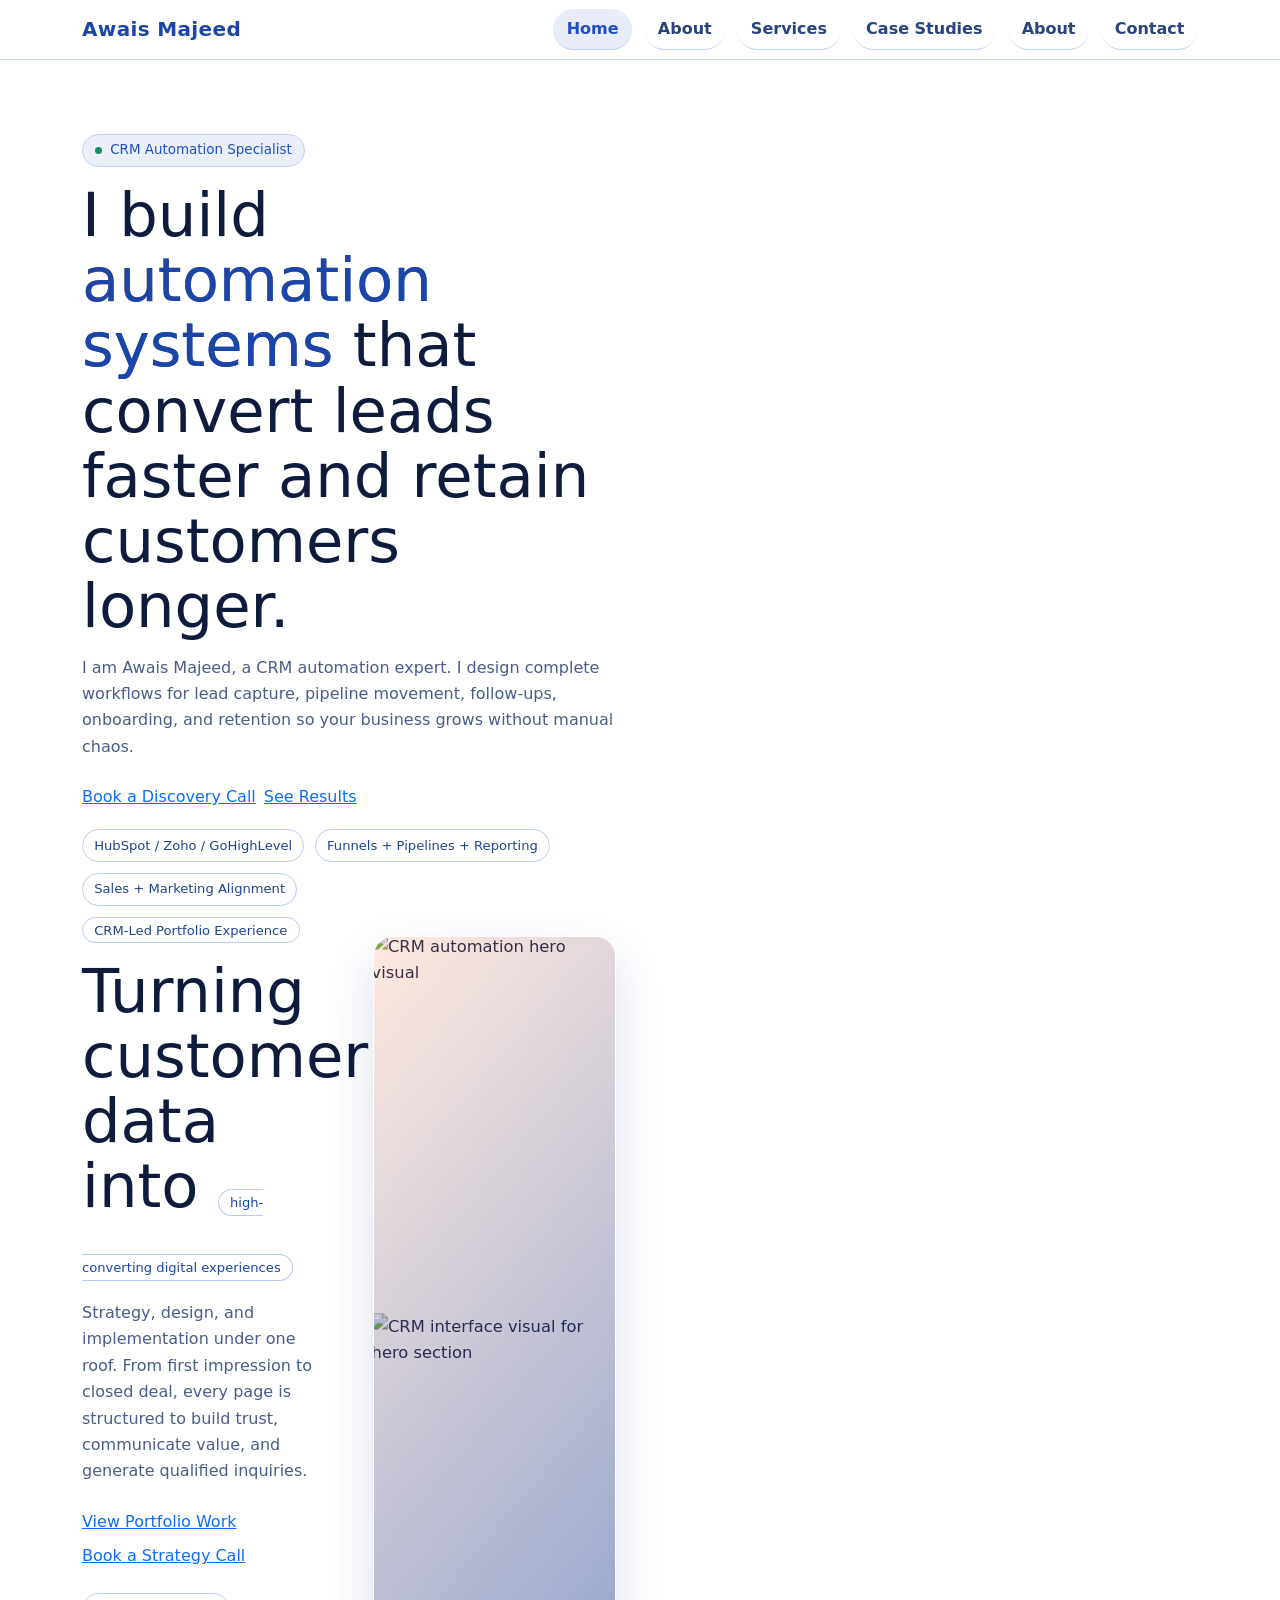
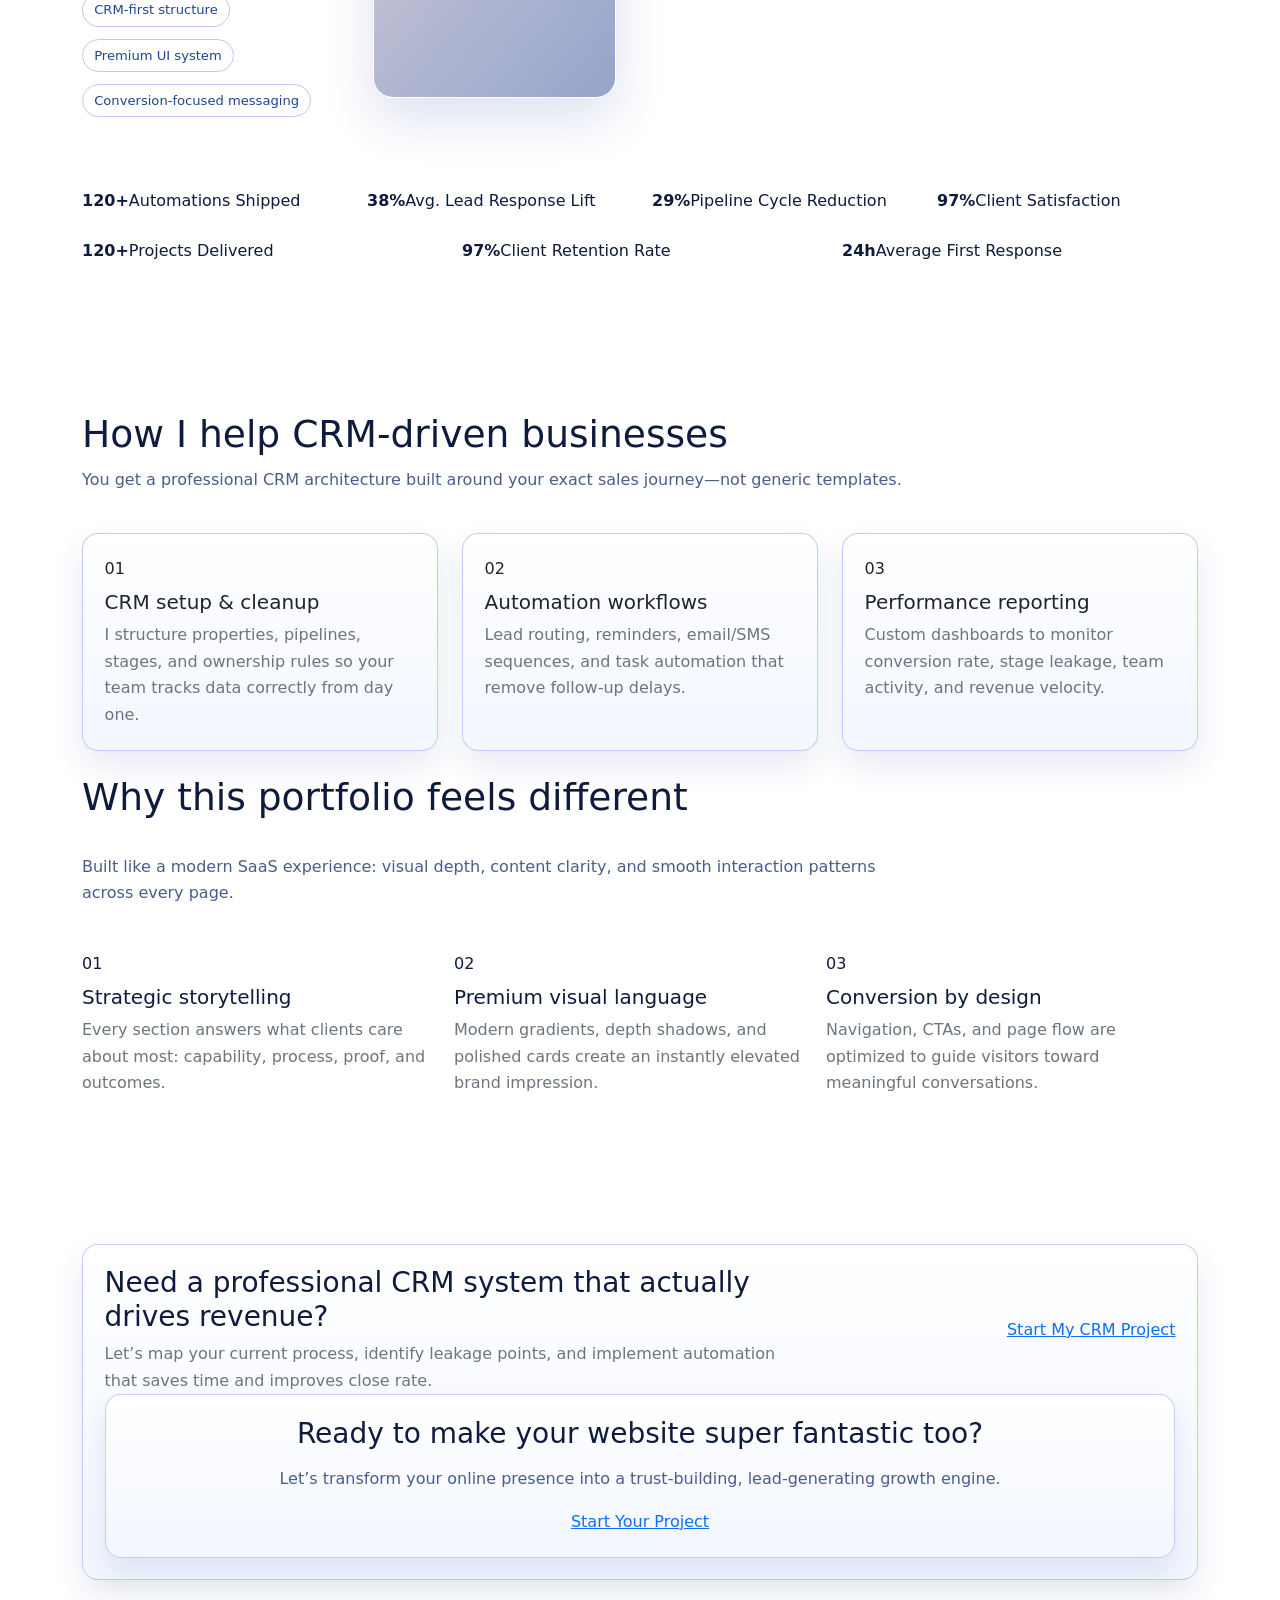
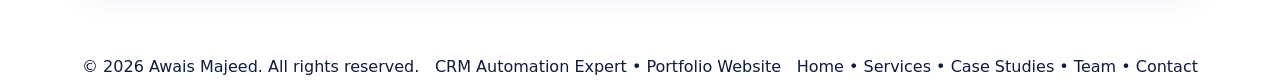
==== commit 908e207b: "Merge branch 'main' into codex/set-hero-image-and-enhance-website-design-w6hbsv" ====
--- a/index.html
+++ b/index.html
@@ -4,7 +4,7 @@
   <meta charset="UTF-8">
   <meta name="viewport" content="width=device-width, initial-scale=1.0">
   <title>Awais Majeed | CRM Automation Expert</title>
-  <meta name="description" content="Awais Majeed is a CRM automation expert and founder of Zinnum Private Limited helping businesses scale with clean systems and measurable growth.">
+  <meta name="description" content="Professional portfolio of Awais Majeed, CRM automation expert helping businesses automate sales, marketing, and customer operations.">
   <link href="https://cdn.jsdelivr.net/npm/bootstrap@5.3.3/dist/css/bootstrap.min.css" rel="stylesheet">
   <link rel="stylesheet" href="assets/styles.css">
 </head>
@@ -18,7 +18,9 @@
         <li class="nav-item"><a class="nav-link active" href="index.html">Home</a></li>
         <li class="nav-item"><a class="nav-link" href="about.html">About</a></li>
         <li class="nav-item"><a class="nav-link" href="services.html">Services</a></li>
-        <li class="nav-item"><a class="nav-link" href="contact.html">Contact Us</a></li>
+        <li class="nav-item"><a class="nav-link" href="case-studies.html">Case Studies</a></li>
+        <li class="nav-item"><a class="nav-link" href="team.html">About</a></li>
+        <li class="nav-item"><a class="nav-link" href="contact.html">Contact</a></li>
       </ul>
     </div>
   </div>
@@ -29,17 +31,39 @@
     <div class="container">
       <div class="row g-5 align-items-center">
         <div class="col-lg-6">
-          <span class="badge-soft">Founder — Zinnum Private Limited</span>
-          <h1>CRM automation systems that turn leads into revenue.</h1>
-          <p class="lead">I help companies build structured CRM, funnels, and automation workflows so sales teams respond faster, close better, and scale without process confusion.</p>
-          <div class="hero-actions">
-            <a class="btn-primary-solid" href="contact.html">Book a Consultation</a>
-            <a class="btn-secondary-soft" href="services.html">Explore Services</a>
+          <span class="eyebrow">CRM Automation Specialist</span>
+          <h1 class="mt-3">I build <span class="text-gradient">automation systems</span> that convert leads faster and retain customers longer.</h1>
+          <p>I am Awais Majeed, a CRM automation expert. I design complete workflows for lead capture, pipeline movement, follow-ups, onboarding, and retention so your business grows without manual chaos.</p>
+          <div class="d-flex flex-wrap gap-2 mt-4">
+            <a class="btn-primary-solid" href="contact.html">Book a Discovery Call</a>
+            <a class="btn-secondary-soft" href="case-studies.html">See Results</a>
+          </div>
+          <div class="info-badges">
+            <span>HubSpot / Zoho / GoHighLevel</span>
+            <span>Funnels + Pipelines + Reporting</span>
+            <span>Sales + Marketing Alignment</span>
+      <div class="row align-items-center g-5">
+        <div class="col-lg-6">
+          <span class="tag">CRM-Led Portfolio Experience</span>
+          <h1 class="mt-3">Turning customer data into <span class="text-gradient">high-converting digital experiences</span></h1>
+          <p>
+            Strategy, design, and implementation under one roof. From first impression to closed deal,
+            every page is structured to build trust, communicate value, and generate qualified inquiries.
+          </p>
+          <div class="mt-4 d-flex flex-wrap gap-2">
+            <a class="btn-accent" href="case-studies.html">View Portfolio Work</a>
+            <a class="btn-outline-light-soft" href="contact.html">Book a Strategy Call</a>
+          </div>
+          <div class="hero-points mt-4">
+            <span>CRM-first structure</span>
+            <span>Premium UI system</span>
+            <span>Conversion-focused messaging</span>
           </div>
         </div>
         <div class="col-lg-6">
-          <div class="hero-image-wrap">
-            <img src="https://images.pexels.com/photos/6801648/pexels-photo-6801648.jpeg?auto=compress&cs=tinysrgb&w=1200" alt="Professional CRM and analytics dashboard">
+          <div class="hero-media">
+            <img src="https://images.pexels.com/photos/6802042/pexels-photo-6802042.jpeg?auto=compress&cs=tinysrgb&w=1200" alt="CRM automation hero visual">
+            <img src="https://images.pexels.com/photos/6802042/pexels-photo-6802042.jpeg?auto=compress&cs=tinysrgb&w=1200" alt="CRM interface visual for hero section">
           </div>
         </div>
       </div>
@@ -49,34 +73,69 @@
   <section class="section pt-0">
     <div class="container">
       <div class="row g-4">
-        <div class="col-md-3"><div class="kpi"><strong>120+</strong>Projects Delivered</div></div>
-        <div class="col-md-3"><div class="kpi"><strong>6+</strong>Years Experience</div></div>
-        <div class="col-md-3"><div class="kpi"><strong>40%</strong>Faster Lead Response</div></div>
-        <div class="col-md-3"><div class="kpi"><strong>35%</strong>Pipeline Efficiency Lift</div></div>
+        <div class="col-md-3"><div class="kpi"><strong>120+</strong>Automations Shipped</div></div>
+        <div class="col-md-3"><div class="kpi"><strong>38%</strong>Avg. Lead Response Lift</div></div>
+        <div class="col-md-3"><div class="kpi"><strong>29%</strong>Pipeline Cycle Reduction</div></div>
+        <div class="col-md-3"><div class="kpi"><strong>97%</strong>Client Satisfaction</div></div>
+        <div class="col-md-4"><div class="kpi"><strong>120+</strong>Projects Delivered</div></div>
+        <div class="col-md-4"><div class="kpi"><strong>97%</strong>Client Retention Rate</div></div>
+        <div class="col-md-4"><div class="kpi"><strong>24h</strong>Average First Response</div></div>
       </div>
     </div>
   </section>
 
   <section class="section">
     <div class="container">
-      <h2 class="section-title">What I help you improve</h2>
-      <p class="section-subtitle">Clean strategy, strong implementation, and practical business outcomes.</p>
+      <h2 class="section-title">How I help CRM-driven businesses</h2>
+      <p class="section-subtitle">You get a professional CRM architecture built around your exact sales journey—not generic templates.</p>
       <div class="row g-4 mt-1">
-        <div class="col-lg-4"><article class="card-box"><h3 class="h5">CRM & Automation</h3><p class="mb-0">CRM setup, lifecycle design, follow-up workflows, and sales process automation.</p></article></div>
-        <div class="col-lg-4"><article class="card-box"><h3 class="h5">AI & Funnels</h3><p class="mb-0">AI chatbot integration, websites, funnels, and lead nurturing sequences.</p></article></div>
-        <div class="col-lg-4"><article class="card-box"><h3 class="h5">Growth & Performance</h3><p class="mb-0">Lead generation, Meta Ads, social media handling, and data analyzation dashboards.</p></article></div>
+        <div class="col-lg-4"><article class="card"><span class="pill">01</span><h3 class="h5 mt-2">CRM setup & cleanup</h3><p class="text-secondary mb-0">I structure properties, pipelines, stages, and ownership rules so your team tracks data correctly from day one.</p></article></div>
+        <div class="col-lg-4"><article class="card"><span class="pill">02</span><h3 class="h5 mt-2">Automation workflows</h3><p class="text-secondary mb-0">Lead routing, reminders, email/SMS sequences, and task automation that remove follow-up delays.</p></article></div>
+        <div class="col-lg-4"><article class="card"><span class="pill">03</span><h3 class="h5 mt-2">Performance reporting</h3><p class="text-secondary mb-0">Custom dashboards to monitor conversion rate, stage leakage, team activity, and revenue velocity.</p></article></div>
+      <h2 class="section-title">Why this portfolio feels different</h2>
+      <p class="section-subtitle">Built like a modern SaaS experience: visual depth, content clarity, and smooth interaction patterns across every page.</p>
+      <div class="row g-4 mt-1">
+        <div class="col-lg-4">
+          <article class="card-dark">
+            <span class="pill">01</span>
+            <h3 class="h5 mt-2">Strategic storytelling</h3>
+            <p class="text-secondary mb-0">Every section answers what clients care about most: capability, process, proof, and outcomes.</p>
+          </article>
+        </div>
+        <div class="col-lg-4">
+          <article class="card-dark">
+            <span class="pill">02</span>
+            <h3 class="h5 mt-2">Premium visual language</h3>
+            <p class="text-secondary mb-0">Modern gradients, depth shadows, and polished cards create an instantly elevated brand impression.</p>
+          </article>
+        </div>
+        <div class="col-lg-4">
+          <article class="card-dark">
+            <span class="pill">03</span>
+            <h3 class="h5 mt-2">Conversion by design</h3>
+            <p class="text-secondary mb-0">Navigation, CTAs, and page flow are optimized to guide visitors toward meaningful conversations.</p>
+          </article>
+        </div>
       </div>
     </div>
   </section>
 
   <section class="section">
     <div class="container">
-      <div class="cta-box d-flex flex-column flex-lg-row justify-content-between gap-3 align-items-lg-center">
-        <div>
-          <h2 class="h4 mb-1">Need a neat and professional CRM growth system?</h2>
-          <p class="mb-0 text-secondary">Let’s design a clear plan for your business and execute it fast.</p>
+      <div class="panel highlight">
+        <div class="row g-4 align-items-center">
+          <div class="col-lg-8">
+            <h2 class="h3 mb-2">Need a professional CRM system that actually drives revenue?</h2>
+            <p class="text-secondary mb-0">Let’s map your current process, identify leakage points, and implement automation that saves time and improves close rate.</p>
+          </div>
+          <div class="col-lg-4 text-lg-end">
+            <a class="btn-primary-solid" href="contact.html">Start My CRM Project</a>
+          </div>
         </div>
-        <a class="btn-primary-solid" href="contact.html">Start Your Project</a>
+      <div class="panel panel-highlight text-center">
+        <h2 class="h3 mb-3">Ready to make your website super fantastic too?</h2>
+        <p class="section-subtitle mx-auto">Let’s transform your online presence into a trust-building, lead-generating growth engine.</p>
+        <a class="btn-accent mt-2" href="contact.html">Start Your Project</a>
       </div>
     </div>
   </section>
@@ -84,8 +143,9 @@
 
 <footer>
   <div class="container d-flex flex-column flex-md-row justify-content-between gap-2">
-    <span>© <span id="year"></span> Awais Majeed</span>
-    <span>CRM Automation Expert • Zinnum Private Limited</span>
+    <span>© <span id="year"></span> Awais Majeed. All rights reserved.</span>
+    <span>CRM Automation Expert • Portfolio Website</span>
+    <span>Home • Services • Case Studies • Team • Contact</span>
   </div>
 </footer>
 
--- a/assets/styles.css
+++ b/assets/styles.css
@@ -1,11 +1,26 @@
 :root {
   --bg: #ffffff;
-  --surface: #f8faff;
-  --text: #0f1f4d;
-  --muted: #5d6f9b;
-  --navy: #1b3f98;
-  --navy-dark: #132d70;
-  --border: #d8e2fb;
+  --bg-soft: #f5f8ff;
+  --bg: #f4f7ff;
+  --bg-soft: #e8eefc;
+  --surface: #ffffff;
+  --text: #0d1b43;
+  --muted: #5a6f9f;
+  --primary: #1f4ec7;
+  --primary-dark: #14368c;
+  --accent: #ff8d54;
+  --border: #ced9f6;
+  --ok: #148f5f;
+  --shadow: 0 20px 50px rgba(20, 54, 140, 0.15);
+  --bg: #f5f8ff;
+  --bg-elev: #ffffff;
+  --bg-soft: #eaf0ff;
+  --text: #0f1b3d;
+  --muted: #4a5d8a;
+  --accent: #1b46a7;
+  --accent-strong: #102a66;
+  --border: #cfdbf8;
+  --success: #1e8f5a;
 }
 
 * { box-sizing: border-box; }
@@ -15,132 +30,330 @@
   margin: 0;
   font-family: "Inter", "Segoe UI", system-ui, sans-serif;
   color: var(--text);
-  background: var(--bg);
   line-height: 1.65;
+  background:
+    radial-gradient(circle at 5% 0%, rgba(255,141,84,.17), transparent 28%),
+    radial-gradient(circle at 92% 1%, rgba(31,78,199,.18), transparent 32%),
+  background:
+    radial-gradient(circle at 0% 0%, rgba(255, 153, 84, .2), transparent 32%),
+    radial-gradient(circle at 90% 2%, rgba(27, 70, 167, 0.2), transparent 35%),
+    var(--bg);
+  overflow-x: hidden;
+}
+
+#particle-canvas {
+  position: fixed;
+  inset: 0;
+  width: 100%;
+  height: 100%;
+  pointer-events: none;
+  z-index: -1;
 }
 
 .navbar {
-  background: #fff;
-  border-bottom: 1px solid var(--border);
-  padding: .65rem 0;
+  background: rgba(255,255,255,.85);
+  backdrop-filter: blur(10px);
+  border-bottom: 1px solid rgba(179, 198, 245, .7);
 }
 
 .navbar-brand {
+  color: var(--primary);
   font-weight: 800;
-  color: var(--navy);
-  letter-spacing: .2px;
+  letter-spacing: .1px;
 }
 
 .nav-link {
-  color: #2d4a8a !important;
+  color: #2a447f !important;
   font-weight: 600;
-  margin-left: .35rem;
+  margin-left: .4rem;
+  border-radius: 999px;
+  padding: .45rem .8rem !important;
+  background: rgba(255, 255, 255, 0.82);
+  backdrop-filter: blur(12px);
+  border-bottom: 1px solid rgba(171, 191, 240, 0.65);
+}
+
+.navbar-brand {
+  color: var(--accent);
+  font-weight: 800;
+  letter-spacing: .35px;
+}
+
+.nav-link {
+  color: #2a437d !important;
+  margin-left: .75rem;
+  font-weight: 600;
   border-radius: 999px;
   padding: .45rem .85rem !important;
 }
 
 .nav-link:hover,
 .nav-link.active {
-  color: var(--navy) !important;
-  background: #edf2ff;
-}
-
-main { padding-top: 6.2rem; }
-
-.home-hero {
-  padding-top: 4.1rem;
-  padding-bottom: 3.2rem;
-}
-
-.home-hero h1 {
-  max-width: 11ch;
-}
-
-.hero-image-wrap {
-  border: 1px solid var(--border);
-  border-radius: 16px;
+  color: var(--primary) !important;
+  background: rgba(31, 78, 199, .1);
+}
+
+main { position: relative; z-index: 1; }
+
+.hero {
+  padding: 8.4rem 0 4.7rem;
+}
+
+.hero h1 {
+  font-size: clamp(2rem, 5vw, 3.75rem);
+  line-height: 1.07;
+  margin-bottom: .9rem;
+}
+
+.hero p { color: var(--muted); }
+
+.eyebrow {
+  display: inline-flex;
+  gap: .5rem;
+  align-items: center;
+  font-size: .84rem;
+  padding: .3rem .75rem;
+  border-radius: 999px;
+  border: 1px solid #bfd0f9;
+  background: rgba(31, 78, 199, .09);
+  color: var(--primary);
+}
+
+.eyebrow::before {
+  content: "";
+  width: .45rem;
+  height: .45rem;
+  border-radius: 50%;
+  background: var(--ok);
+}
+
+.text-gradient {
+  background: linear-gradient(120deg, var(--accent), #2e6deb 55%, #163a95);
+  color: var(--accent) !important;
+  background: rgba(27, 70, 167, 0.11);
+}
+
+main { position: relative; z-index: 1; }
+
+.hero { padding: 8.35rem 0 4.4rem; }
+
+.hero h1 {
+  font-size: clamp(2rem, 5.7vw, 3.8rem);
+  line-height: 1.07;
+  margin-bottom: 1rem;
+}
+
+.hero p { color: var(--muted); max-width: 860px; }
+
+.hero-media {
+  position: relative;
+  border-radius: 22px;
   overflow: hidden;
-  background: #fff;
-}
-
-.hero-image-wrap img {
+  border: 1px solid rgba(255,255,255,.6);
+  box-shadow: 0 22px 60px rgba(16, 42, 102, 0.28);
+}
+
+.hero-media::after {
+  content: "";
+  position: absolute;
+  inset: 0;
+  background: linear-gradient(130deg, rgba(255,105,40,0.22), rgba(16,42,102,0.4));
+}
+
+.hero-media img {
   width: 100%;
   height: 100%;
-  max-height: 520px;
+  min-height: 380px;
   object-fit: cover;
-  display: block;
-}
-
-.hero {
-  padding: 3.4rem 0 2.8rem;
+  transform: scale(1.02);
+}
+
+.hero-points {
+  display: flex;
+  flex-wrap: wrap;
+  gap: .75rem;
+}
+
+.hero-points span {
+  border: 1px solid #b8caf4;
+  padding: .32rem .75rem;
+  border-radius: 999px;
+  font-size: .84rem;
+  color: #20408a;
+  background: rgba(255,255,255,.8);
 }
 
 .badge-soft {
   display: inline-block;
-  border-radius: 999px;
-  border: 1px solid #c4d3fb;
-  background: #f1f5ff;
-  color: var(--navy);
-  font-size: .84rem;
-  padding: .35rem .75rem;
-}
-
-.hero h1 {
-  font-size: clamp(2rem, 5vw, 3.9rem);
-  line-height: 1.08;
-  margin: .9rem 0 1.1rem;
-  max-width: 10.5ch;
-}
-
-.lead {
-  color: var(--muted);
-  font-size: 1.2rem;
-  max-width: 760px;
-}
-
-.hero-actions {
+  border: 1px solid #bfd0f6;
+  color: var(--accent);
+  background: rgba(27, 70, 167, 0.09);
+  border-radius: 99px;
+  padding: .35rem .85rem;
+  font-size: .86rem;
+}
+
+.text-gradient {
+  background: linear-gradient(120deg, #ff7d43, #2b63dd 55%, #122e74);
+  -webkit-background-clip: text;
+  background-clip: text;
+  color: transparent;
+}
+
+.section { padding: 4.8rem 0; }
+
+.hero-media {
+  position: relative;
+  border-radius: 20px;
+  overflow: hidden;
+  box-shadow: var(--shadow);
+  border: 1px solid rgba(255,255,255,.7);
+}
+
+.hero-media img {
+  width: 100%;
+  min-height: 380px;
+  object-fit: cover;
+  transform: scale(1.02);
+}
+
+.hero-media::after {
+  content: "";
+  position: absolute;
+  inset: 0;
+  background: linear-gradient(130deg, rgba(255,141,84,.18), rgba(20,54,140,.45));
+}
+
+.info-badges {
   display: flex;
   flex-wrap: wrap;
-  gap: .7rem;
-  margin-top: 1.6rem;
-}
-
-.section { padding: 3.6rem 0; }
-.section-title { font-size: clamp(1.4rem, 3vw, 2.2rem); margin-bottom: .7rem; }
-.section-subtitle { color: var(--muted); max-width: 760px; }
-
-.card-box,
-.kpi,
-.cta-box {
+  gap: .65rem;
+  margin-top: 1.15rem;
+}
+
+.info-badges span {
+  border: 1px solid #bbcbf3;
+  background: rgba(255,255,255,.86);
+  color: #21458f;
+  border-radius: 999px;
+  padding: .3rem .7rem;
+  font-size: .82rem;
+}
+
+.section { padding: 4.6rem 0; }
+.section-title { font-size: clamp(1.5rem, 3.2vw, 2.35rem); margin-bottom: .65rem; }
+.section-subtitle { color: var(--muted); max-width: 840px; }
+
+.card,
+.panel {
+  border: 1px solid rgba(184, 202, 244, .9);
+  background: linear-gradient(180deg, rgba(255,255,255,.95), rgba(242,246,255,.95));
+  border-radius: 16px;
+  padding: 1.35rem;
+  height: 100%;
+  box-shadow: 0 14px 30px rgba(18, 50, 124, .1);
+}
+
+.card {
+  transition: transform .2s ease, box-shadow .2s ease, border-color .2s ease;
+}
+
+.card:hover {
+  transform: translateY(-5px);
+  box-shadow: 0 22px 40px rgba(18, 50, 124, .15);
+  border-color: #95b2ec;
+.btn-accent {
+  border: none;
+  color: #fff;
+  background: linear-gradient(135deg, #2f6df2, #173b91);
+  border-radius: 12px;
+  padding: .78rem 1.28rem;
+  text-decoration: none;
+  font-weight: 600;
+  display: inline-block;
+  transition: transform .2s ease, box-shadow .2s ease;
+  box-shadow: 0 8px 20px rgba(25, 64, 154, 0.34);
+}
+
+.btn-accent:hover { transform: translateY(-2px); box-shadow: 0 15px 22px rgba(25, 64, 154, 0.3); }
+
+.btn-outline-light-soft {
+  border: 1px solid #a5b7e6;
+  color: var(--accent);
+  background: rgba(255,255,255,.86);
+  border-radius: 12px;
+  padding: .78rem 1.28rem;
+  text-decoration: none;
+  display: inline-block;
+  margin-left: .55rem;
+}
+
+.panel,
+.card-dark {
+  background: linear-gradient(180deg, rgba(255,255,255,.92), rgba(245,248,255,.96));
+  backdrop-filter: blur(4px);
+  border: 1px solid rgba(180, 199, 242, 0.88);
+  border-radius: 18px;
+  padding: 1.45rem;
+  height: 100%;
+  box-shadow: 0 18px 38px rgba(16, 38, 88, 0.13);
+}
+
+.panel-highlight {
+  background: linear-gradient(145deg, rgba(255,255,255,.95), rgba(226,236,255,.95));
+}
+
+.card-dark { transition: transform .2s ease, border-color .2s ease, box-shadow .2s ease; }
+
+.card-dark:hover {
+  transform: translateY(-5px);
+  border-color: #89aae7;
+  box-shadow: 0 25px 42px rgba(14, 40, 106, 0.18);
+}
+
+.kpi {
+  text-align: center;
+  border-radius: 14px;
   border: 1px solid var(--border);
-  border-radius: 14px;
-  background: #fff;
-}
-
-.card-box {
-  padding: 1.3rem;
-  height: 100%;
-}
-
-.kpi {
+  background: linear-gradient(180deg, #ffffff, #eef3ff);
   padding: 1rem;
-  text-align: center;
-  background: var(--surface);
+  box-shadow: 0 12px 22px rgba(17, 44, 108, .08);
+  border: 1px solid rgba(180, 199, 242, 0.95);
+  background: linear-gradient(180deg, #ffffff, #eef4ff);
+  border-radius: 16px;
+  padding: 1.15rem;
+  box-shadow: 0 14px 24px rgba(16, 42, 102, 0.08);
 }
 
 .kpi strong {
   display: block;
-  font-size: 1.85rem;
-  line-height: 1.1;
-  color: var(--navy);
-}
+  color: var(--primary);
+  font-size: 1.95rem;
+  line-height: 1.15;
+}
+
+.pill {
+  font-size: .75rem;
+  border: 1px solid #aec2f0;
+  border-radius: 999px;
+  padding: .2rem .58rem;
+  color: #173d95;
+  background: rgba(31, 78, 199, .08);
+}
+
+.checklist {
+  list-style: none;
+  padding-left: 0;
+  margin: 0;
+}
+.checklist { list-style: none; padding-left: 0; margin-bottom: 0; }
 
 .checklist { list-style: none; padding: 0; margin: 0; }
 .checklist li {
   position: relative;
-  padding-left: 1.25rem;
+  padding-left: 1.2rem;
   margin-bottom: .45rem;
-  color: #31497f;
+  color: #2f4577;
 }
 
 .checklist li::before {
@@ -148,63 +361,85 @@
   position: absolute;
   left: 0;
   top: .56rem;
-  width: .46rem;
-  height: .46rem;
+  width: .48rem;
+  height: .48rem;
   border-radius: 50%;
-  background: var(--navy);
+  background: var(--primary);
+}
+
+.timeline-item {
+  border-left: 2px solid #b8caf3;
+  padding-left: .95rem;
+  margin-bottom: .95rem;
 }
 
 .btn-primary-solid {
   border: none;
-  border-radius: 10px;
-  padding: .78rem 1.22rem;
+  background: linear-gradient(135deg, #2f6df2, #183f9d);
+  color: #fff;
+  border-radius: 12px;
+  padding: .76rem 1.2rem;
+  text-decoration: none;
+  font-weight: 600;
+  display: inline-block;
+  box-shadow: 0 9px 20px rgba(25, 64, 154, .28);
+}
+
+.btn-primary-solid:hover { color: #fff; transform: translateY(-1px); }
+
+.btn-secondary-soft {
+  border: 1px solid #a8bdef;
+  background: rgba(255,255,255,.85);
+  color: var(--primary);
+  border-radius: 12px;
+  padding: .76rem 1.2rem;
   text-decoration: none;
   display: inline-block;
-  font-weight: 600;
-  background: var(--navy);
-  color: #fff;
-}
-
-.btn-primary-solid:hover { background: var(--navy-dark); color: #fff; }
-
-.btn-secondary-soft {
-  border: 1px solid #a9bdf1;
-  border-radius: 10px;
-  padding: .78rem 1.22rem;
-  text-decoration: none;
-  display: inline-block;
-  font-weight: 600;
-  color: var(--navy);
-  background: #fff;
+}
+
+.highlight {
+  background: linear-gradient(145deg, rgba(255,255,255,.96), rgba(227,237,255,.96));
 }
 
 .form-control,
 .form-select {
-  border: 1px solid #c0d0f4;
+  border: 1px solid #b8c9ef;
+  background: #fff;
 }
 
 .form-control:focus,
 .form-select:focus {
-  border-color: var(--navy);
-  box-shadow: 0 0 0 .2rem rgba(27, 63, 152, .12);
-}
-
-.cta-box {
-  padding: 1.4rem;
-  background: #f7faff;
-}
+  border-color: var(--primary);
+  box-shadow: 0 0 0 .2rem rgba(31,78,199,.15);
+}
+
+.form-label { font-size: .92rem; color: #294173; }
 
 footer {
-  margin-top: 2rem;
-  border-top: 1px solid var(--border);
-  background: #f8faff;
-  color: #576a99;
-  padding: 1.4rem 0;
-}
+  margin-top: 1.2rem;
+  border-top: 1px solid rgba(177, 197, 243, .8);
+  background: rgba(240, 245, 255, .9);
+  color: #4e6496;
+  padding: 1.45rem 0;
+}
+
+.form-label { color: #20345f; font-size: .92rem; }
+
+footer {
+  border-top: 1px solid rgba(177, 197, 243, .75);
+  background: rgba(239, 245, 255, 0.9);
+  color: #4f6391;
+  padding: 1.5rem 0;
+}
+
+.small-note { color: #506493; font-size: .92rem; }
+
+.text-success-soft { color: var(--success); }
+.text-secondary { color: var(--muted) !important; }
+.text-success-soft { color: var(--ok); }
 
 @media (max-width: 991px) {
-  main { padding-top: 5.5rem; }
-  .hero h1, .home-hero h1 { max-width: none; }
-  .home-hero { padding-top: 2.6rem; }
-  .hero-image-wrap img { max-height: 380px; }
-}
+  .hero { padding-top: 7.3rem; }
+  .btn-outline-light-soft { margin-left: 0; margin-top: .65rem; }
+  .hero-media img { min-height: 280px; }
+}
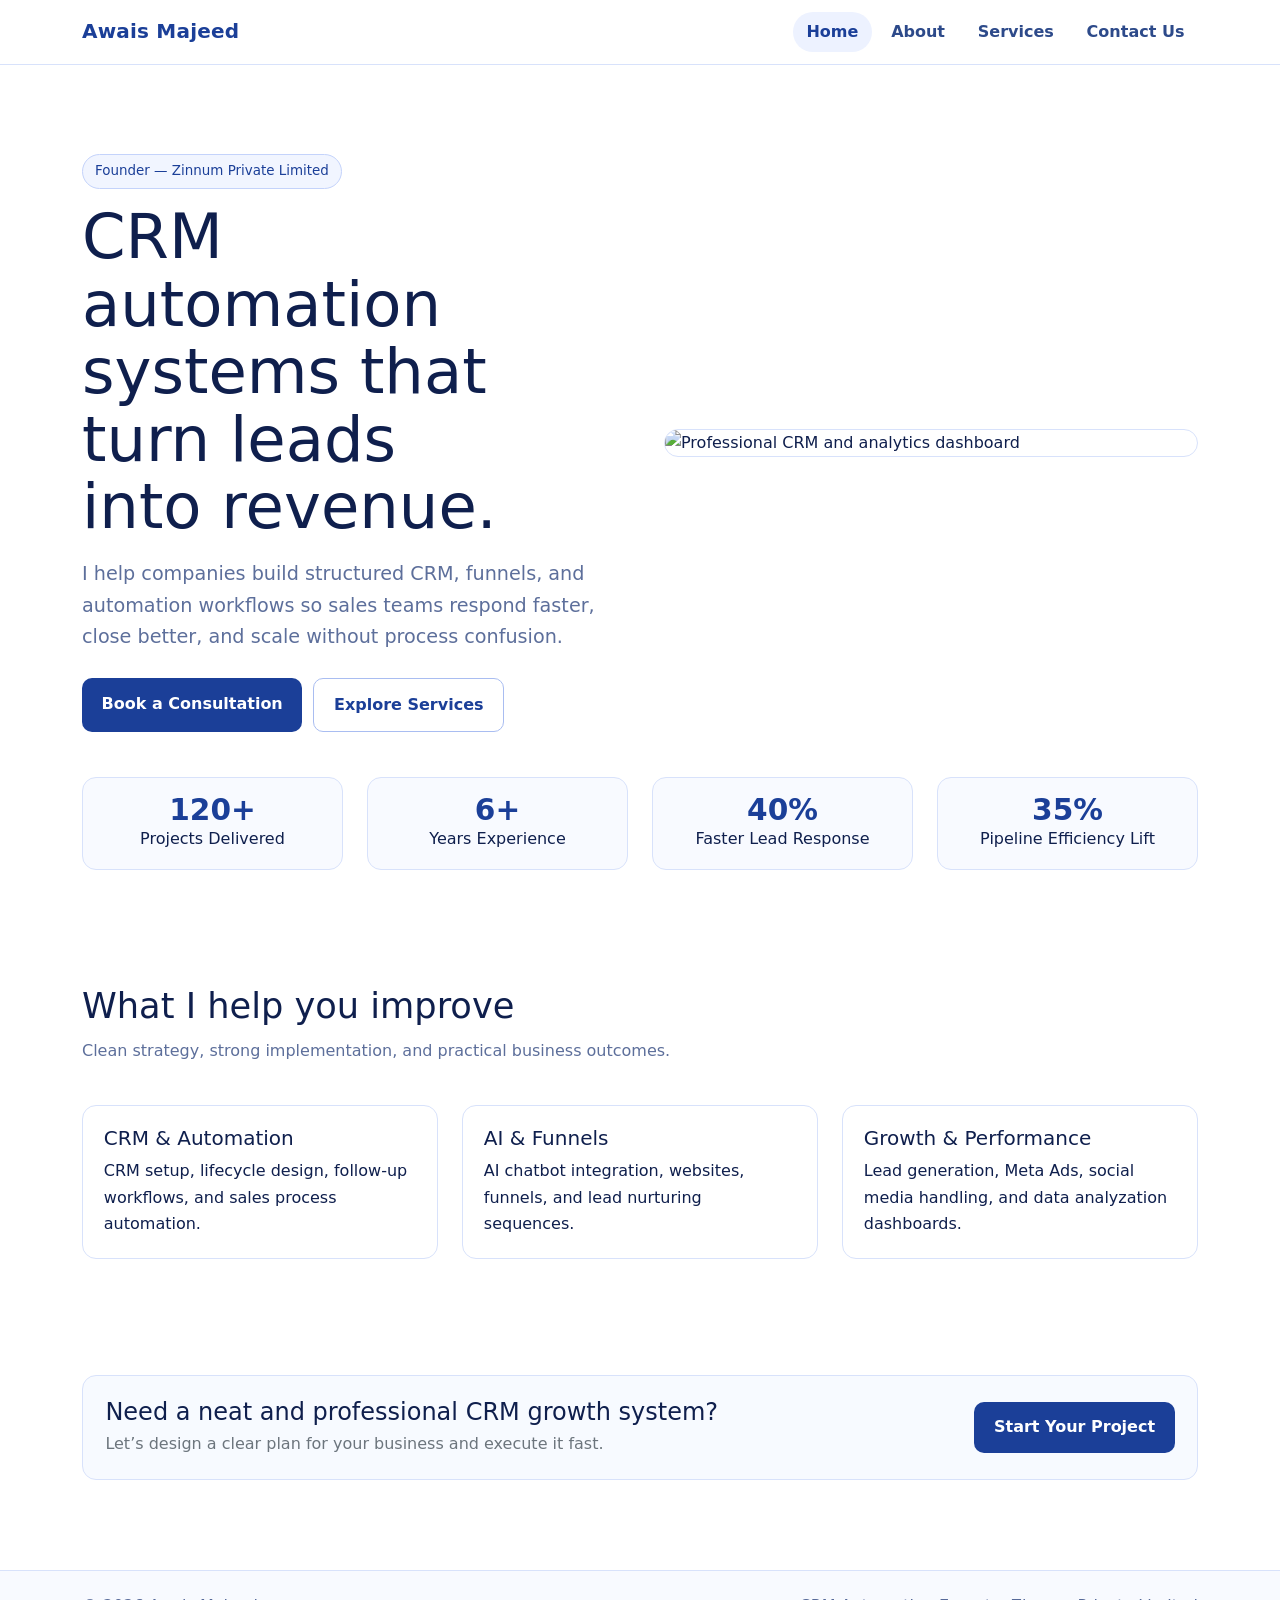
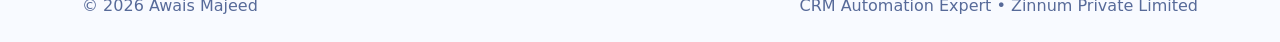
==== commit b7284514: "Unify header/footer across all pages and remove stale nav items" ====
--- a/index.html
+++ b/index.html
@@ -4,9 +4,9 @@
   <meta charset="UTF-8">
   <meta name="viewport" content="width=device-width, initial-scale=1.0">
   <title>Awais Majeed | CRM Automation Expert</title>
-  <meta name="description" content="Professional portfolio of Awais Majeed, CRM automation expert helping businesses automate sales, marketing, and customer operations.">
+  <meta name="description" content="Awais Majeed is a CRM automation expert and founder of Zinnum Private Limited helping businesses scale with clean systems and measurable growth.">
   <link href="https://cdn.jsdelivr.net/npm/bootstrap@5.3.3/dist/css/bootstrap.min.css" rel="stylesheet">
-  <link rel="stylesheet" href="assets/styles.css">
+  <link rel="stylesheet" href="assets/styles.css?v=20260418">
 </head>
 <body>
 <nav class="navbar navbar-expand-lg fixed-top navbar-light">
@@ -18,9 +18,7 @@
         <li class="nav-item"><a class="nav-link active" href="index.html">Home</a></li>
         <li class="nav-item"><a class="nav-link" href="about.html">About</a></li>
         <li class="nav-item"><a class="nav-link" href="services.html">Services</a></li>
-        <li class="nav-item"><a class="nav-link" href="case-studies.html">Case Studies</a></li>
-        <li class="nav-item"><a class="nav-link" href="team.html">About</a></li>
-        <li class="nav-item"><a class="nav-link" href="contact.html">Contact</a></li>
+        <li class="nav-item"><a class="nav-link" href="contact.html">Contact Us</a></li>
       </ul>
     </div>
   </div>
@@ -31,39 +29,17 @@
     <div class="container">
       <div class="row g-5 align-items-center">
         <div class="col-lg-6">
-          <span class="eyebrow">CRM Automation Specialist</span>
-          <h1 class="mt-3">I build <span class="text-gradient">automation systems</span> that convert leads faster and retain customers longer.</h1>
-          <p>I am Awais Majeed, a CRM automation expert. I design complete workflows for lead capture, pipeline movement, follow-ups, onboarding, and retention so your business grows without manual chaos.</p>
-          <div class="d-flex flex-wrap gap-2 mt-4">
-            <a class="btn-primary-solid" href="contact.html">Book a Discovery Call</a>
-            <a class="btn-secondary-soft" href="case-studies.html">See Results</a>
-          </div>
-          <div class="info-badges">
-            <span>HubSpot / Zoho / GoHighLevel</span>
-            <span>Funnels + Pipelines + Reporting</span>
-            <span>Sales + Marketing Alignment</span>
-      <div class="row align-items-center g-5">
-        <div class="col-lg-6">
-          <span class="tag">CRM-Led Portfolio Experience</span>
-          <h1 class="mt-3">Turning customer data into <span class="text-gradient">high-converting digital experiences</span></h1>
-          <p>
-            Strategy, design, and implementation under one roof. From first impression to closed deal,
-            every page is structured to build trust, communicate value, and generate qualified inquiries.
-          </p>
-          <div class="mt-4 d-flex flex-wrap gap-2">
-            <a class="btn-accent" href="case-studies.html">View Portfolio Work</a>
-            <a class="btn-outline-light-soft" href="contact.html">Book a Strategy Call</a>
-          </div>
-          <div class="hero-points mt-4">
-            <span>CRM-first structure</span>
-            <span>Premium UI system</span>
-            <span>Conversion-focused messaging</span>
+          <span class="badge-soft">Founder — Zinnum Private Limited</span>
+          <h1>CRM automation systems that turn leads into revenue.</h1>
+          <p class="lead">I help companies build structured CRM, funnels, and automation workflows so sales teams respond faster, close better, and scale without process confusion.</p>
+          <div class="hero-actions">
+            <a class="btn-primary-solid" href="contact.html">Book a Consultation</a>
+            <a class="btn-secondary-soft" href="services.html">Explore Services</a>
           </div>
         </div>
         <div class="col-lg-6">
-          <div class="hero-media">
-            <img src="https://images.pexels.com/photos/6802042/pexels-photo-6802042.jpeg?auto=compress&cs=tinysrgb&w=1200" alt="CRM automation hero visual">
-            <img src="https://images.pexels.com/photos/6802042/pexels-photo-6802042.jpeg?auto=compress&cs=tinysrgb&w=1200" alt="CRM interface visual for hero section">
+          <div class="hero-image-wrap">
+            <img src="https://images.pexels.com/photos/6801648/pexels-photo-6801648.jpeg?auto=compress&cs=tinysrgb&w=1200" alt="Professional CRM and analytics dashboard">
           </div>
         </div>
       </div>
@@ -73,69 +49,34 @@
   <section class="section pt-0">
     <div class="container">
       <div class="row g-4">
-        <div class="col-md-3"><div class="kpi"><strong>120+</strong>Automations Shipped</div></div>
-        <div class="col-md-3"><div class="kpi"><strong>38%</strong>Avg. Lead Response Lift</div></div>
-        <div class="col-md-3"><div class="kpi"><strong>29%</strong>Pipeline Cycle Reduction</div></div>
-        <div class="col-md-3"><div class="kpi"><strong>97%</strong>Client Satisfaction</div></div>
-        <div class="col-md-4"><div class="kpi"><strong>120+</strong>Projects Delivered</div></div>
-        <div class="col-md-4"><div class="kpi"><strong>97%</strong>Client Retention Rate</div></div>
-        <div class="col-md-4"><div class="kpi"><strong>24h</strong>Average First Response</div></div>
+        <div class="col-md-3"><div class="kpi"><strong>120+</strong>Projects Delivered</div></div>
+        <div class="col-md-3"><div class="kpi"><strong>6+</strong>Years Experience</div></div>
+        <div class="col-md-3"><div class="kpi"><strong>40%</strong>Faster Lead Response</div></div>
+        <div class="col-md-3"><div class="kpi"><strong>35%</strong>Pipeline Efficiency Lift</div></div>
       </div>
     </div>
   </section>
 
   <section class="section">
     <div class="container">
-      <h2 class="section-title">How I help CRM-driven businesses</h2>
-      <p class="section-subtitle">You get a professional CRM architecture built around your exact sales journey—not generic templates.</p>
+      <h2 class="section-title">What I help you improve</h2>
+      <p class="section-subtitle">Clean strategy, strong implementation, and practical business outcomes.</p>
       <div class="row g-4 mt-1">
-        <div class="col-lg-4"><article class="card"><span class="pill">01</span><h3 class="h5 mt-2">CRM setup & cleanup</h3><p class="text-secondary mb-0">I structure properties, pipelines, stages, and ownership rules so your team tracks data correctly from day one.</p></article></div>
-        <div class="col-lg-4"><article class="card"><span class="pill">02</span><h3 class="h5 mt-2">Automation workflows</h3><p class="text-secondary mb-0">Lead routing, reminders, email/SMS sequences, and task automation that remove follow-up delays.</p></article></div>
-        <div class="col-lg-4"><article class="card"><span class="pill">03</span><h3 class="h5 mt-2">Performance reporting</h3><p class="text-secondary mb-0">Custom dashboards to monitor conversion rate, stage leakage, team activity, and revenue velocity.</p></article></div>
-      <h2 class="section-title">Why this portfolio feels different</h2>
-      <p class="section-subtitle">Built like a modern SaaS experience: visual depth, content clarity, and smooth interaction patterns across every page.</p>
-      <div class="row g-4 mt-1">
-        <div class="col-lg-4">
-          <article class="card-dark">
-            <span class="pill">01</span>
-            <h3 class="h5 mt-2">Strategic storytelling</h3>
-            <p class="text-secondary mb-0">Every section answers what clients care about most: capability, process, proof, and outcomes.</p>
-          </article>
-        </div>
-        <div class="col-lg-4">
-          <article class="card-dark">
-            <span class="pill">02</span>
-            <h3 class="h5 mt-2">Premium visual language</h3>
-            <p class="text-secondary mb-0">Modern gradients, depth shadows, and polished cards create an instantly elevated brand impression.</p>
-          </article>
-        </div>
-        <div class="col-lg-4">
-          <article class="card-dark">
-            <span class="pill">03</span>
-            <h3 class="h5 mt-2">Conversion by design</h3>
-            <p class="text-secondary mb-0">Navigation, CTAs, and page flow are optimized to guide visitors toward meaningful conversations.</p>
-          </article>
-        </div>
+        <div class="col-lg-4"><article class="card-box"><h3 class="h5">CRM & Automation</h3><p class="mb-0">CRM setup, lifecycle design, follow-up workflows, and sales process automation.</p></article></div>
+        <div class="col-lg-4"><article class="card-box"><h3 class="h5">AI & Funnels</h3><p class="mb-0">AI chatbot integration, websites, funnels, and lead nurturing sequences.</p></article></div>
+        <div class="col-lg-4"><article class="card-box"><h3 class="h5">Growth & Performance</h3><p class="mb-0">Lead generation, Meta Ads, social media handling, and data analyzation dashboards.</p></article></div>
       </div>
     </div>
   </section>
 
   <section class="section">
     <div class="container">
-      <div class="panel highlight">
-        <div class="row g-4 align-items-center">
-          <div class="col-lg-8">
-            <h2 class="h3 mb-2">Need a professional CRM system that actually drives revenue?</h2>
-            <p class="text-secondary mb-0">Let’s map your current process, identify leakage points, and implement automation that saves time and improves close rate.</p>
-          </div>
-          <div class="col-lg-4 text-lg-end">
-            <a class="btn-primary-solid" href="contact.html">Start My CRM Project</a>
-          </div>
+      <div class="cta-box d-flex flex-column flex-lg-row justify-content-between gap-3 align-items-lg-center">
+        <div>
+          <h2 class="h4 mb-1">Need a neat and professional CRM growth system?</h2>
+          <p class="mb-0 text-secondary">Let’s design a clear plan for your business and execute it fast.</p>
         </div>
-      <div class="panel panel-highlight text-center">
-        <h2 class="h3 mb-3">Ready to make your website super fantastic too?</h2>
-        <p class="section-subtitle mx-auto">Let’s transform your online presence into a trust-building, lead-generating growth engine.</p>
-        <a class="btn-accent mt-2" href="contact.html">Start Your Project</a>
+        <a class="btn-primary-solid" href="contact.html">Start Your Project</a>
       </div>
     </div>
   </section>
@@ -143,9 +84,8 @@
 
 <footer>
   <div class="container d-flex flex-column flex-md-row justify-content-between gap-2">
-    <span>© <span id="year"></span> Awais Majeed. All rights reserved.</span>
-    <span>CRM Automation Expert • Portfolio Website</span>
-    <span>Home • Services • Case Studies • Team • Contact</span>
+    <span>© <span id="year"></span> Awais Majeed</span>
+    <span>CRM Automation Expert • Zinnum Private Limited</span>
   </div>
 </footer>
 
--- a/assets/styles.css
+++ b/assets/styles.css
@@ -1,26 +1,11 @@
 :root {
   --bg: #ffffff;
-  --bg-soft: #f5f8ff;
-  --bg: #f4f7ff;
-  --bg-soft: #e8eefc;
-  --surface: #ffffff;
-  --text: #0d1b43;
-  --muted: #5a6f9f;
-  --primary: #1f4ec7;
-  --primary-dark: #14368c;
-  --accent: #ff8d54;
-  --border: #ced9f6;
-  --ok: #148f5f;
-  --shadow: 0 20px 50px rgba(20, 54, 140, 0.15);
-  --bg: #f5f8ff;
-  --bg-elev: #ffffff;
-  --bg-soft: #eaf0ff;
-  --text: #0f1b3d;
-  --muted: #4a5d8a;
-  --accent: #1b46a7;
-  --accent-strong: #102a66;
-  --border: #cfdbf8;
-  --success: #1e8f5a;
+  --surface: #f8faff;
+  --text: #0f1f4d;
+  --muted: #5d6f9b;
+  --navy: #1b3f98;
+  --navy-dark: #132d70;
+  --border: #d8e2fb;
 }
 
 * { box-sizing: border-box; }
@@ -30,330 +15,132 @@
   margin: 0;
   font-family: "Inter", "Segoe UI", system-ui, sans-serif;
   color: var(--text);
+  background: var(--bg);
   line-height: 1.65;
-  background:
-    radial-gradient(circle at 5% 0%, rgba(255,141,84,.17), transparent 28%),
-    radial-gradient(circle at 92% 1%, rgba(31,78,199,.18), transparent 32%),
-  background:
-    radial-gradient(circle at 0% 0%, rgba(255, 153, 84, .2), transparent 32%),
-    radial-gradient(circle at 90% 2%, rgba(27, 70, 167, 0.2), transparent 35%),
-    var(--bg);
-  overflow-x: hidden;
-}
-
-#particle-canvas {
-  position: fixed;
-  inset: 0;
+}
+
+.navbar {
+  background: #fff;
+  border-bottom: 1px solid var(--border);
+  padding: .65rem 0;
+}
+
+.navbar-brand {
+  font-weight: 800;
+  color: var(--navy);
+  letter-spacing: .2px;
+}
+
+.nav-link {
+  color: #2d4a8a !important;
+  font-weight: 600;
+  margin-left: .35rem;
+  border-radius: 999px;
+  padding: .45rem .85rem !important;
+}
+
+.nav-link:hover,
+.nav-link.active {
+  color: var(--navy) !important;
+  background: #edf2ff;
+}
+
+main { padding-top: 6.2rem; }
+
+.home-hero {
+  padding-top: 4.1rem;
+  padding-bottom: 3.2rem;
+}
+
+.home-hero h1 {
+  max-width: 11ch;
+}
+
+.hero-image-wrap {
+  border: 1px solid var(--border);
+  border-radius: 16px;
+  overflow: hidden;
+  background: #fff;
+}
+
+.hero-image-wrap img {
   width: 100%;
   height: 100%;
-  pointer-events: none;
-  z-index: -1;
-}
-
-.navbar {
-  background: rgba(255,255,255,.85);
-  backdrop-filter: blur(10px);
-  border-bottom: 1px solid rgba(179, 198, 245, .7);
-}
-
-.navbar-brand {
-  color: var(--primary);
-  font-weight: 800;
-  letter-spacing: .1px;
-}
-
-.nav-link {
-  color: #2a447f !important;
-  font-weight: 600;
-  margin-left: .4rem;
+  max-height: 520px;
+  object-fit: cover;
+  display: block;
+}
+
+.hero {
+  padding: 3.4rem 0 2.8rem;
+}
+
+.badge-soft {
+  display: inline-block;
   border-radius: 999px;
-  padding: .45rem .8rem !important;
-  background: rgba(255, 255, 255, 0.82);
-  backdrop-filter: blur(12px);
-  border-bottom: 1px solid rgba(171, 191, 240, 0.65);
-}
-
-.navbar-brand {
-  color: var(--accent);
-  font-weight: 800;
-  letter-spacing: .35px;
-}
-
-.nav-link {
-  color: #2a437d !important;
-  margin-left: .75rem;
-  font-weight: 600;
-  border-radius: 999px;
-  padding: .45rem .85rem !important;
-}
-
-.nav-link:hover,
-.nav-link.active {
-  color: var(--primary) !important;
-  background: rgba(31, 78, 199, .1);
-}
-
-main { position: relative; z-index: 1; }
-
-.hero {
-  padding: 8.4rem 0 4.7rem;
+  border: 1px solid #c4d3fb;
+  background: #f1f5ff;
+  color: var(--navy);
+  font-size: .84rem;
+  padding: .35rem .75rem;
 }
 
 .hero h1 {
-  font-size: clamp(2rem, 5vw, 3.75rem);
-  line-height: 1.07;
-  margin-bottom: .9rem;
-}
-
-.hero p { color: var(--muted); }
-
-.eyebrow {
-  display: inline-flex;
-  gap: .5rem;
-  align-items: center;
-  font-size: .84rem;
-  padding: .3rem .75rem;
-  border-radius: 999px;
-  border: 1px solid #bfd0f9;
-  background: rgba(31, 78, 199, .09);
-  color: var(--primary);
-}
-
-.eyebrow::before {
-  content: "";
-  width: .45rem;
-  height: .45rem;
-  border-radius: 50%;
-  background: var(--ok);
-}
-
-.text-gradient {
-  background: linear-gradient(120deg, var(--accent), #2e6deb 55%, #163a95);
-  color: var(--accent) !important;
-  background: rgba(27, 70, 167, 0.11);
-}
-
-main { position: relative; z-index: 1; }
-
-.hero { padding: 8.35rem 0 4.4rem; }
-
-.hero h1 {
-  font-size: clamp(2rem, 5.7vw, 3.8rem);
-  line-height: 1.07;
-  margin-bottom: 1rem;
-}
-
-.hero p { color: var(--muted); max-width: 860px; }
-
-.hero-media {
-  position: relative;
-  border-radius: 22px;
-  overflow: hidden;
-  border: 1px solid rgba(255,255,255,.6);
-  box-shadow: 0 22px 60px rgba(16, 42, 102, 0.28);
-}
-
-.hero-media::after {
-  content: "";
-  position: absolute;
-  inset: 0;
-  background: linear-gradient(130deg, rgba(255,105,40,0.22), rgba(16,42,102,0.4));
-}
-
-.hero-media img {
-  width: 100%;
-  height: 100%;
-  min-height: 380px;
-  object-fit: cover;
-  transform: scale(1.02);
-}
-
-.hero-points {
+  font-size: clamp(2rem, 5vw, 3.9rem);
+  line-height: 1.08;
+  margin: .9rem 0 1.1rem;
+  max-width: 10.5ch;
+}
+
+.lead {
+  color: var(--muted);
+  font-size: 1.2rem;
+  max-width: 760px;
+}
+
+.hero-actions {
   display: flex;
   flex-wrap: wrap;
-  gap: .75rem;
-}
-
-.hero-points span {
-  border: 1px solid #b8caf4;
-  padding: .32rem .75rem;
-  border-radius: 999px;
-  font-size: .84rem;
-  color: #20408a;
-  background: rgba(255,255,255,.8);
-}
-
-.badge-soft {
-  display: inline-block;
-  border: 1px solid #bfd0f6;
-  color: var(--accent);
-  background: rgba(27, 70, 167, 0.09);
-  border-radius: 99px;
-  padding: .35rem .85rem;
-  font-size: .86rem;
-}
-
-.text-gradient {
-  background: linear-gradient(120deg, #ff7d43, #2b63dd 55%, #122e74);
-  -webkit-background-clip: text;
-  background-clip: text;
-  color: transparent;
-}
-
-.section { padding: 4.8rem 0; }
-
-.hero-media {
-  position: relative;
-  border-radius: 20px;
-  overflow: hidden;
-  box-shadow: var(--shadow);
-  border: 1px solid rgba(255,255,255,.7);
-}
-
-.hero-media img {
-  width: 100%;
-  min-height: 380px;
-  object-fit: cover;
-  transform: scale(1.02);
-}
-
-.hero-media::after {
-  content: "";
-  position: absolute;
-  inset: 0;
-  background: linear-gradient(130deg, rgba(255,141,84,.18), rgba(20,54,140,.45));
-}
-
-.info-badges {
-  display: flex;
-  flex-wrap: wrap;
-  gap: .65rem;
-  margin-top: 1.15rem;
-}
-
-.info-badges span {
-  border: 1px solid #bbcbf3;
-  background: rgba(255,255,255,.86);
-  color: #21458f;
-  border-radius: 999px;
-  padding: .3rem .7rem;
-  font-size: .82rem;
-}
-
-.section { padding: 4.6rem 0; }
-.section-title { font-size: clamp(1.5rem, 3.2vw, 2.35rem); margin-bottom: .65rem; }
-.section-subtitle { color: var(--muted); max-width: 840px; }
-
-.card,
-.panel {
-  border: 1px solid rgba(184, 202, 244, .9);
-  background: linear-gradient(180deg, rgba(255,255,255,.95), rgba(242,246,255,.95));
-  border-radius: 16px;
-  padding: 1.35rem;
+  gap: .7rem;
+  margin-top: 1.6rem;
+}
+
+.section { padding: 3.6rem 0; }
+.section-title { font-size: clamp(1.4rem, 3vw, 2.2rem); margin-bottom: .7rem; }
+.section-subtitle { color: var(--muted); max-width: 760px; }
+
+.card-box,
+.kpi,
+.cta-box {
+  border: 1px solid var(--border);
+  border-radius: 14px;
+  background: #fff;
+}
+
+.card-box {
+  padding: 1.3rem;
   height: 100%;
-  box-shadow: 0 14px 30px rgba(18, 50, 124, .1);
-}
-
-.card {
-  transition: transform .2s ease, box-shadow .2s ease, border-color .2s ease;
-}
-
-.card:hover {
-  transform: translateY(-5px);
-  box-shadow: 0 22px 40px rgba(18, 50, 124, .15);
-  border-color: #95b2ec;
-.btn-accent {
-  border: none;
-  color: #fff;
-  background: linear-gradient(135deg, #2f6df2, #173b91);
-  border-radius: 12px;
-  padding: .78rem 1.28rem;
-  text-decoration: none;
-  font-weight: 600;
-  display: inline-block;
-  transition: transform .2s ease, box-shadow .2s ease;
-  box-shadow: 0 8px 20px rgba(25, 64, 154, 0.34);
-}
-
-.btn-accent:hover { transform: translateY(-2px); box-shadow: 0 15px 22px rgba(25, 64, 154, 0.3); }
-
-.btn-outline-light-soft {
-  border: 1px solid #a5b7e6;
-  color: var(--accent);
-  background: rgba(255,255,255,.86);
-  border-radius: 12px;
-  padding: .78rem 1.28rem;
-  text-decoration: none;
-  display: inline-block;
-  margin-left: .55rem;
-}
-
-.panel,
-.card-dark {
-  background: linear-gradient(180deg, rgba(255,255,255,.92), rgba(245,248,255,.96));
-  backdrop-filter: blur(4px);
-  border: 1px solid rgba(180, 199, 242, 0.88);
-  border-radius: 18px;
-  padding: 1.45rem;
-  height: 100%;
-  box-shadow: 0 18px 38px rgba(16, 38, 88, 0.13);
-}
-
-.panel-highlight {
-  background: linear-gradient(145deg, rgba(255,255,255,.95), rgba(226,236,255,.95));
-}
-
-.card-dark { transition: transform .2s ease, border-color .2s ease, box-shadow .2s ease; }
-
-.card-dark:hover {
-  transform: translateY(-5px);
-  border-color: #89aae7;
-  box-shadow: 0 25px 42px rgba(14, 40, 106, 0.18);
 }
 
 .kpi {
+  padding: 1rem;
   text-align: center;
-  border-radius: 14px;
-  border: 1px solid var(--border);
-  background: linear-gradient(180deg, #ffffff, #eef3ff);
-  padding: 1rem;
-  box-shadow: 0 12px 22px rgba(17, 44, 108, .08);
-  border: 1px solid rgba(180, 199, 242, 0.95);
-  background: linear-gradient(180deg, #ffffff, #eef4ff);
-  border-radius: 16px;
-  padding: 1.15rem;
-  box-shadow: 0 14px 24px rgba(16, 42, 102, 0.08);
+  background: var(--surface);
 }
 
 .kpi strong {
   display: block;
-  color: var(--primary);
-  font-size: 1.95rem;
-  line-height: 1.15;
-}
-
-.pill {
-  font-size: .75rem;
-  border: 1px solid #aec2f0;
-  border-radius: 999px;
-  padding: .2rem .58rem;
-  color: #173d95;
-  background: rgba(31, 78, 199, .08);
-}
-
-.checklist {
-  list-style: none;
-  padding-left: 0;
-  margin: 0;
-}
-.checklist { list-style: none; padding-left: 0; margin-bottom: 0; }
+  font-size: 1.85rem;
+  line-height: 1.1;
+  color: var(--navy);
+}
 
 .checklist { list-style: none; padding: 0; margin: 0; }
 .checklist li {
   position: relative;
-  padding-left: 1.2rem;
+  padding-left: 1.25rem;
   margin-bottom: .45rem;
-  color: #2f4577;
+  color: #31497f;
 }
 
 .checklist li::before {
@@ -361,85 +148,63 @@
   position: absolute;
   left: 0;
   top: .56rem;
-  width: .48rem;
-  height: .48rem;
+  width: .46rem;
+  height: .46rem;
   border-radius: 50%;
-  background: var(--primary);
-}
-
-.timeline-item {
-  border-left: 2px solid #b8caf3;
-  padding-left: .95rem;
-  margin-bottom: .95rem;
+  background: var(--navy);
 }
 
 .btn-primary-solid {
   border: none;
-  background: linear-gradient(135deg, #2f6df2, #183f9d);
-  color: #fff;
-  border-radius: 12px;
-  padding: .76rem 1.2rem;
-  text-decoration: none;
-  font-weight: 600;
-  display: inline-block;
-  box-shadow: 0 9px 20px rgba(25, 64, 154, .28);
-}
-
-.btn-primary-solid:hover { color: #fff; transform: translateY(-1px); }
-
-.btn-secondary-soft {
-  border: 1px solid #a8bdef;
-  background: rgba(255,255,255,.85);
-  color: var(--primary);
-  border-radius: 12px;
-  padding: .76rem 1.2rem;
+  border-radius: 10px;
+  padding: .78rem 1.22rem;
   text-decoration: none;
   display: inline-block;
-}
-
-.highlight {
-  background: linear-gradient(145deg, rgba(255,255,255,.96), rgba(227,237,255,.96));
+  font-weight: 600;
+  background: var(--navy);
+  color: #fff;
+}
+
+.btn-primary-solid:hover { background: var(--navy-dark); color: #fff; }
+
+.btn-secondary-soft {
+  border: 1px solid #a9bdf1;
+  border-radius: 10px;
+  padding: .78rem 1.22rem;
+  text-decoration: none;
+  display: inline-block;
+  font-weight: 600;
+  color: var(--navy);
+  background: #fff;
 }
 
 .form-control,
 .form-select {
-  border: 1px solid #b8c9ef;
-  background: #fff;
+  border: 1px solid #c0d0f4;
 }
 
 .form-control:focus,
 .form-select:focus {
-  border-color: var(--primary);
-  box-shadow: 0 0 0 .2rem rgba(31,78,199,.15);
-}
-
-.form-label { font-size: .92rem; color: #294173; }
+  border-color: var(--navy);
+  box-shadow: 0 0 0 .2rem rgba(27, 63, 152, .12);
+}
+
+.cta-box {
+  padding: 1.4rem;
+  background: #f7faff;
+}
 
 footer {
-  margin-top: 1.2rem;
-  border-top: 1px solid rgba(177, 197, 243, .8);
-  background: rgba(240, 245, 255, .9);
-  color: #4e6496;
-  padding: 1.45rem 0;
-}
-
-.form-label { color: #20345f; font-size: .92rem; }
-
-footer {
-  border-top: 1px solid rgba(177, 197, 243, .75);
-  background: rgba(239, 245, 255, 0.9);
-  color: #4f6391;
-  padding: 1.5rem 0;
-}
-
-.small-note { color: #506493; font-size: .92rem; }
-
-.text-success-soft { color: var(--success); }
-.text-secondary { color: var(--muted) !important; }
-.text-success-soft { color: var(--ok); }
+  margin-top: 2rem;
+  border-top: 1px solid var(--border);
+  background: #f8faff;
+  color: #576a99;
+  padding: 1.4rem 0;
+}
 
 @media (max-width: 991px) {
-  .hero { padding-top: 7.3rem; }
-  .btn-outline-light-soft { margin-left: 0; margin-top: .65rem; }
-  .hero-media img { min-height: 280px; }
-}
+  main { padding-top: 5.5rem; }
+  .hero h1, .home-hero h1 { max-width: none; }
+  .home-hero { padding-top: 2.6rem; }
+  .hero-image-wrap img { max-height: 380px; }
+}
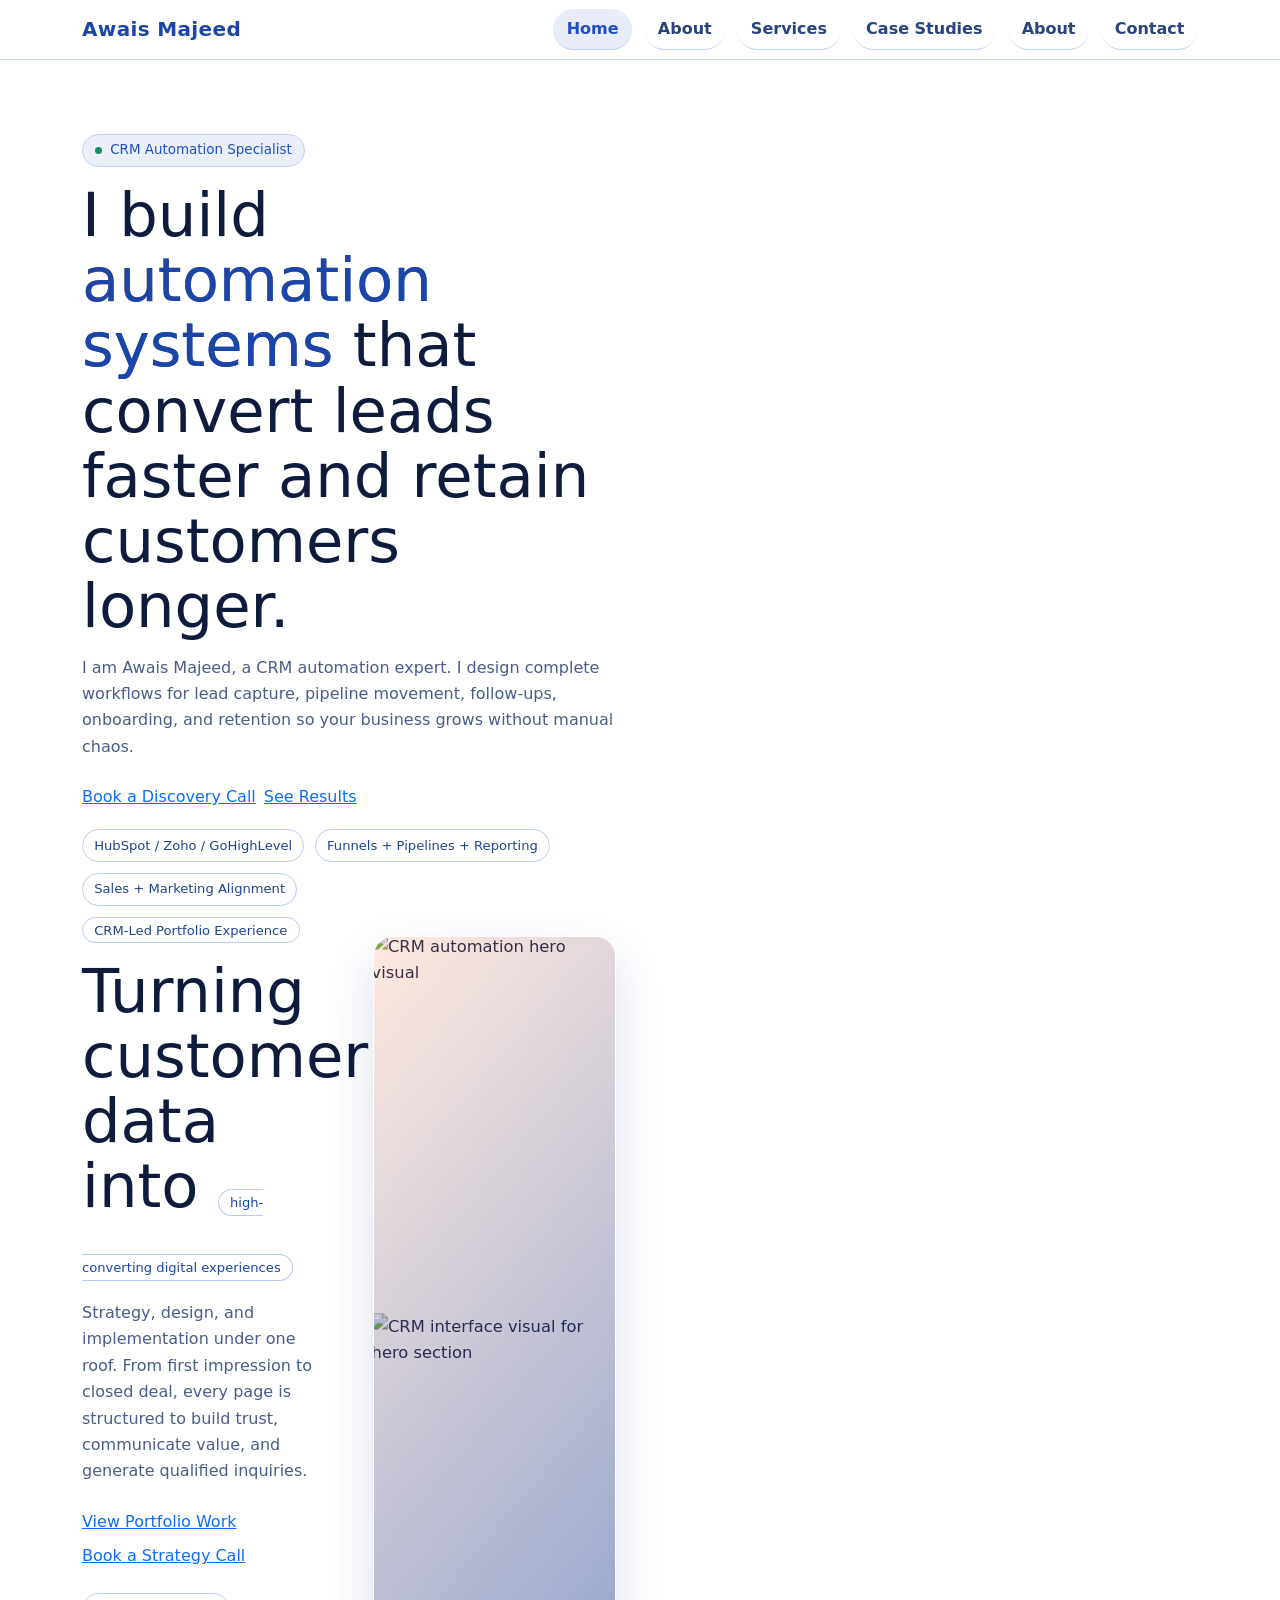
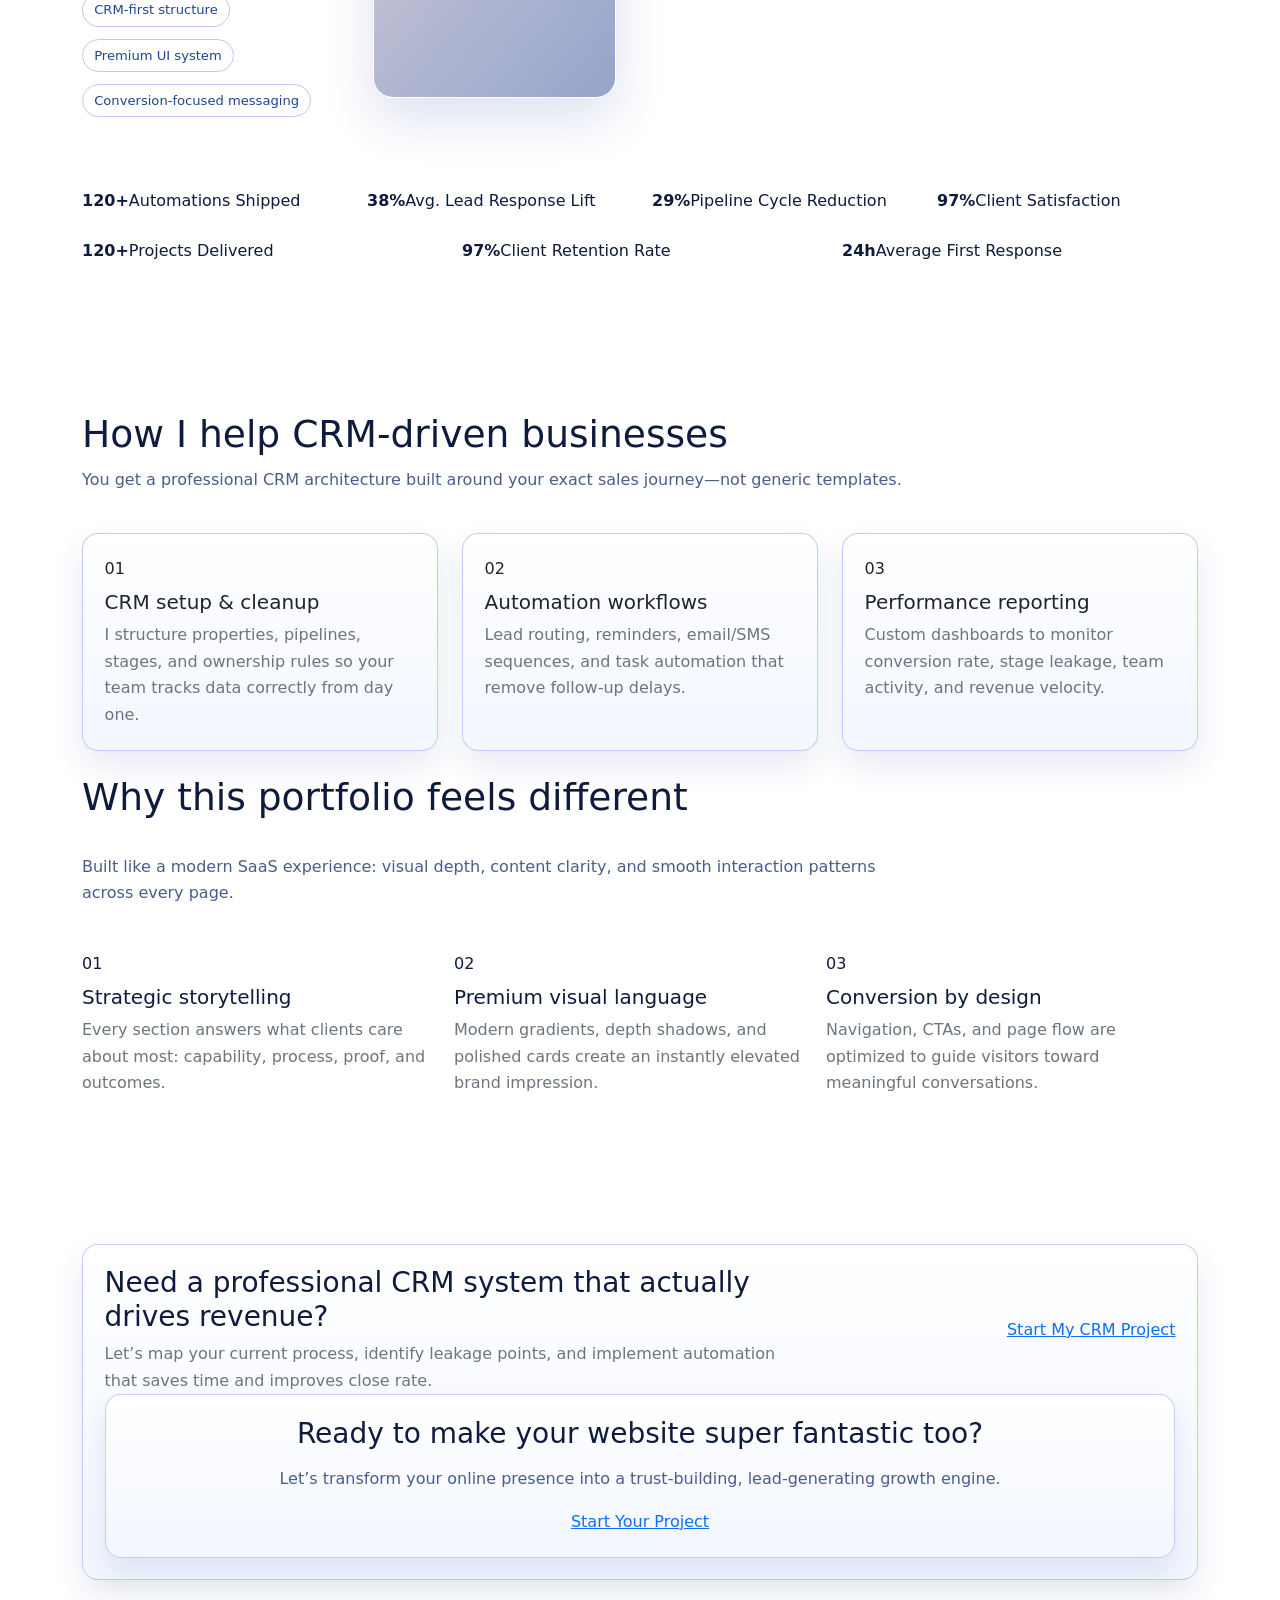
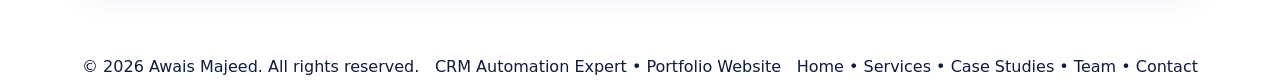
==== commit d69cd630: "Merge branch 'main' into codex/set-hero-image-and-enhance-website-design-ai3ifw" ====
--- a/index.html
+++ b/index.html
@@ -4,7 +4,7 @@
   <meta charset="UTF-8">
   <meta name="viewport" content="width=device-width, initial-scale=1.0">
   <title>Awais Majeed | CRM Automation Expert</title>
-  <meta name="description" content="Awais Majeed is a CRM automation expert and founder of Zinnum Private Limited helping businesses scale with clean systems and measurable growth.">
+  <meta name="description" content="Professional portfolio of Awais Majeed, CRM automation expert helping businesses automate sales, marketing, and customer operations.">
   <link href="https://cdn.jsdelivr.net/npm/bootstrap@5.3.3/dist/css/bootstrap.min.css" rel="stylesheet">
   <link rel="stylesheet" href="assets/styles.css?v=20260418">
 </head>
@@ -18,7 +18,9 @@
         <li class="nav-item"><a class="nav-link active" href="index.html">Home</a></li>
         <li class="nav-item"><a class="nav-link" href="about.html">About</a></li>
         <li class="nav-item"><a class="nav-link" href="services.html">Services</a></li>
-        <li class="nav-item"><a class="nav-link" href="contact.html">Contact Us</a></li>
+        <li class="nav-item"><a class="nav-link" href="case-studies.html">Case Studies</a></li>
+        <li class="nav-item"><a class="nav-link" href="team.html">About</a></li>
+        <li class="nav-item"><a class="nav-link" href="contact.html">Contact</a></li>
       </ul>
     </div>
   </div>
@@ -29,17 +31,39 @@
     <div class="container">
       <div class="row g-5 align-items-center">
         <div class="col-lg-6">
-          <span class="badge-soft">Founder — Zinnum Private Limited</span>
-          <h1>CRM automation systems that turn leads into revenue.</h1>
-          <p class="lead">I help companies build structured CRM, funnels, and automation workflows so sales teams respond faster, close better, and scale without process confusion.</p>
-          <div class="hero-actions">
-            <a class="btn-primary-solid" href="contact.html">Book a Consultation</a>
-            <a class="btn-secondary-soft" href="services.html">Explore Services</a>
+          <span class="eyebrow">CRM Automation Specialist</span>
+          <h1 class="mt-3">I build <span class="text-gradient">automation systems</span> that convert leads faster and retain customers longer.</h1>
+          <p>I am Awais Majeed, a CRM automation expert. I design complete workflows for lead capture, pipeline movement, follow-ups, onboarding, and retention so your business grows without manual chaos.</p>
+          <div class="d-flex flex-wrap gap-2 mt-4">
+            <a class="btn-primary-solid" href="contact.html">Book a Discovery Call</a>
+            <a class="btn-secondary-soft" href="case-studies.html">See Results</a>
+          </div>
+          <div class="info-badges">
+            <span>HubSpot / Zoho / GoHighLevel</span>
+            <span>Funnels + Pipelines + Reporting</span>
+            <span>Sales + Marketing Alignment</span>
+      <div class="row align-items-center g-5">
+        <div class="col-lg-6">
+          <span class="tag">CRM-Led Portfolio Experience</span>
+          <h1 class="mt-3">Turning customer data into <span class="text-gradient">high-converting digital experiences</span></h1>
+          <p>
+            Strategy, design, and implementation under one roof. From first impression to closed deal,
+            every page is structured to build trust, communicate value, and generate qualified inquiries.
+          </p>
+          <div class="mt-4 d-flex flex-wrap gap-2">
+            <a class="btn-accent" href="case-studies.html">View Portfolio Work</a>
+            <a class="btn-outline-light-soft" href="contact.html">Book a Strategy Call</a>
+          </div>
+          <div class="hero-points mt-4">
+            <span>CRM-first structure</span>
+            <span>Premium UI system</span>
+            <span>Conversion-focused messaging</span>
           </div>
         </div>
         <div class="col-lg-6">
-          <div class="hero-image-wrap">
-            <img src="https://images.pexels.com/photos/6801648/pexels-photo-6801648.jpeg?auto=compress&cs=tinysrgb&w=1200" alt="Professional CRM and analytics dashboard">
+          <div class="hero-media">
+            <img src="https://images.pexels.com/photos/6802042/pexels-photo-6802042.jpeg?auto=compress&cs=tinysrgb&w=1200" alt="CRM automation hero visual">
+            <img src="https://images.pexels.com/photos/6802042/pexels-photo-6802042.jpeg?auto=compress&cs=tinysrgb&w=1200" alt="CRM interface visual for hero section">
           </div>
         </div>
       </div>
@@ -49,34 +73,69 @@
   <section class="section pt-0">
     <div class="container">
       <div class="row g-4">
-        <div class="col-md-3"><div class="kpi"><strong>120+</strong>Projects Delivered</div></div>
-        <div class="col-md-3"><div class="kpi"><strong>6+</strong>Years Experience</div></div>
-        <div class="col-md-3"><div class="kpi"><strong>40%</strong>Faster Lead Response</div></div>
-        <div class="col-md-3"><div class="kpi"><strong>35%</strong>Pipeline Efficiency Lift</div></div>
+        <div class="col-md-3"><div class="kpi"><strong>120+</strong>Automations Shipped</div></div>
+        <div class="col-md-3"><div class="kpi"><strong>38%</strong>Avg. Lead Response Lift</div></div>
+        <div class="col-md-3"><div class="kpi"><strong>29%</strong>Pipeline Cycle Reduction</div></div>
+        <div class="col-md-3"><div class="kpi"><strong>97%</strong>Client Satisfaction</div></div>
+        <div class="col-md-4"><div class="kpi"><strong>120+</strong>Projects Delivered</div></div>
+        <div class="col-md-4"><div class="kpi"><strong>97%</strong>Client Retention Rate</div></div>
+        <div class="col-md-4"><div class="kpi"><strong>24h</strong>Average First Response</div></div>
       </div>
     </div>
   </section>
 
   <section class="section">
     <div class="container">
-      <h2 class="section-title">What I help you improve</h2>
-      <p class="section-subtitle">Clean strategy, strong implementation, and practical business outcomes.</p>
+      <h2 class="section-title">How I help CRM-driven businesses</h2>
+      <p class="section-subtitle">You get a professional CRM architecture built around your exact sales journey—not generic templates.</p>
       <div class="row g-4 mt-1">
-        <div class="col-lg-4"><article class="card-box"><h3 class="h5">CRM & Automation</h3><p class="mb-0">CRM setup, lifecycle design, follow-up workflows, and sales process automation.</p></article></div>
-        <div class="col-lg-4"><article class="card-box"><h3 class="h5">AI & Funnels</h3><p class="mb-0">AI chatbot integration, websites, funnels, and lead nurturing sequences.</p></article></div>
-        <div class="col-lg-4"><article class="card-box"><h3 class="h5">Growth & Performance</h3><p class="mb-0">Lead generation, Meta Ads, social media handling, and data analyzation dashboards.</p></article></div>
+        <div class="col-lg-4"><article class="card"><span class="pill">01</span><h3 class="h5 mt-2">CRM setup & cleanup</h3><p class="text-secondary mb-0">I structure properties, pipelines, stages, and ownership rules so your team tracks data correctly from day one.</p></article></div>
+        <div class="col-lg-4"><article class="card"><span class="pill">02</span><h3 class="h5 mt-2">Automation workflows</h3><p class="text-secondary mb-0">Lead routing, reminders, email/SMS sequences, and task automation that remove follow-up delays.</p></article></div>
+        <div class="col-lg-4"><article class="card"><span class="pill">03</span><h3 class="h5 mt-2">Performance reporting</h3><p class="text-secondary mb-0">Custom dashboards to monitor conversion rate, stage leakage, team activity, and revenue velocity.</p></article></div>
+      <h2 class="section-title">Why this portfolio feels different</h2>
+      <p class="section-subtitle">Built like a modern SaaS experience: visual depth, content clarity, and smooth interaction patterns across every page.</p>
+      <div class="row g-4 mt-1">
+        <div class="col-lg-4">
+          <article class="card-dark">
+            <span class="pill">01</span>
+            <h3 class="h5 mt-2">Strategic storytelling</h3>
+            <p class="text-secondary mb-0">Every section answers what clients care about most: capability, process, proof, and outcomes.</p>
+          </article>
+        </div>
+        <div class="col-lg-4">
+          <article class="card-dark">
+            <span class="pill">02</span>
+            <h3 class="h5 mt-2">Premium visual language</h3>
+            <p class="text-secondary mb-0">Modern gradients, depth shadows, and polished cards create an instantly elevated brand impression.</p>
+          </article>
+        </div>
+        <div class="col-lg-4">
+          <article class="card-dark">
+            <span class="pill">03</span>
+            <h3 class="h5 mt-2">Conversion by design</h3>
+            <p class="text-secondary mb-0">Navigation, CTAs, and page flow are optimized to guide visitors toward meaningful conversations.</p>
+          </article>
+        </div>
       </div>
     </div>
   </section>
 
   <section class="section">
     <div class="container">
-      <div class="cta-box d-flex flex-column flex-lg-row justify-content-between gap-3 align-items-lg-center">
-        <div>
-          <h2 class="h4 mb-1">Need a neat and professional CRM growth system?</h2>
-          <p class="mb-0 text-secondary">Let’s design a clear plan for your business and execute it fast.</p>
+      <div class="panel highlight">
+        <div class="row g-4 align-items-center">
+          <div class="col-lg-8">
+            <h2 class="h3 mb-2">Need a professional CRM system that actually drives revenue?</h2>
+            <p class="text-secondary mb-0">Let’s map your current process, identify leakage points, and implement automation that saves time and improves close rate.</p>
+          </div>
+          <div class="col-lg-4 text-lg-end">
+            <a class="btn-primary-solid" href="contact.html">Start My CRM Project</a>
+          </div>
         </div>
-        <a class="btn-primary-solid" href="contact.html">Start Your Project</a>
+      <div class="panel panel-highlight text-center">
+        <h2 class="h3 mb-3">Ready to make your website super fantastic too?</h2>
+        <p class="section-subtitle mx-auto">Let’s transform your online presence into a trust-building, lead-generating growth engine.</p>
+        <a class="btn-accent mt-2" href="contact.html">Start Your Project</a>
       </div>
     </div>
   </section>
@@ -84,8 +143,9 @@
 
 <footer>
   <div class="container d-flex flex-column flex-md-row justify-content-between gap-2">
-    <span>© <span id="year"></span> Awais Majeed</span>
-    <span>CRM Automation Expert • Zinnum Private Limited</span>
+    <span>© <span id="year"></span> Awais Majeed. All rights reserved.</span>
+    <span>CRM Automation Expert • Portfolio Website</span>
+    <span>Home • Services • Case Studies • Team • Contact</span>
   </div>
 </footer>
 
--- a/assets/styles.css
+++ b/assets/styles.css
@@ -1,11 +1,26 @@
 :root {
   --bg: #ffffff;
-  --surface: #f8faff;
-  --text: #0f1f4d;
-  --muted: #5d6f9b;
-  --navy: #1b3f98;
-  --navy-dark: #132d70;
-  --border: #d8e2fb;
+  --bg-soft: #f5f8ff;
+  --bg: #f4f7ff;
+  --bg-soft: #e8eefc;
+  --surface: #ffffff;
+  --text: #0d1b43;
+  --muted: #5a6f9f;
+  --primary: #1f4ec7;
+  --primary-dark: #14368c;
+  --accent: #ff8d54;
+  --border: #ced9f6;
+  --ok: #148f5f;
+  --shadow: 0 20px 50px rgba(20, 54, 140, 0.15);
+  --bg: #f5f8ff;
+  --bg-elev: #ffffff;
+  --bg-soft: #eaf0ff;
+  --text: #0f1b3d;
+  --muted: #4a5d8a;
+  --accent: #1b46a7;
+  --accent-strong: #102a66;
+  --border: #cfdbf8;
+  --success: #1e8f5a;
 }
 
 * { box-sizing: border-box; }
@@ -15,132 +30,330 @@
   margin: 0;
   font-family: "Inter", "Segoe UI", system-ui, sans-serif;
   color: var(--text);
-  background: var(--bg);
   line-height: 1.65;
+  background:
+    radial-gradient(circle at 5% 0%, rgba(255,141,84,.17), transparent 28%),
+    radial-gradient(circle at 92% 1%, rgba(31,78,199,.18), transparent 32%),
+  background:
+    radial-gradient(circle at 0% 0%, rgba(255, 153, 84, .2), transparent 32%),
+    radial-gradient(circle at 90% 2%, rgba(27, 70, 167, 0.2), transparent 35%),
+    var(--bg);
+  overflow-x: hidden;
+}
+
+#particle-canvas {
+  position: fixed;
+  inset: 0;
+  width: 100%;
+  height: 100%;
+  pointer-events: none;
+  z-index: -1;
 }
 
 .navbar {
-  background: #fff;
-  border-bottom: 1px solid var(--border);
-  padding: .65rem 0;
+  background: rgba(255,255,255,.85);
+  backdrop-filter: blur(10px);
+  border-bottom: 1px solid rgba(179, 198, 245, .7);
 }
 
 .navbar-brand {
+  color: var(--primary);
   font-weight: 800;
-  color: var(--navy);
-  letter-spacing: .2px;
+  letter-spacing: .1px;
 }
 
 .nav-link {
-  color: #2d4a8a !important;
+  color: #2a447f !important;
   font-weight: 600;
-  margin-left: .35rem;
+  margin-left: .4rem;
+  border-radius: 999px;
+  padding: .45rem .8rem !important;
+  background: rgba(255, 255, 255, 0.82);
+  backdrop-filter: blur(12px);
+  border-bottom: 1px solid rgba(171, 191, 240, 0.65);
+}
+
+.navbar-brand {
+  color: var(--accent);
+  font-weight: 800;
+  letter-spacing: .35px;
+}
+
+.nav-link {
+  color: #2a437d !important;
+  margin-left: .75rem;
+  font-weight: 600;
   border-radius: 999px;
   padding: .45rem .85rem !important;
 }
 
 .nav-link:hover,
 .nav-link.active {
-  color: var(--navy) !important;
-  background: #edf2ff;
-}
-
-main { padding-top: 6.2rem; }
-
-.home-hero {
-  padding-top: 4.1rem;
-  padding-bottom: 3.2rem;
-}
-
-.home-hero h1 {
-  max-width: 11ch;
-}
-
-.hero-image-wrap {
-  border: 1px solid var(--border);
-  border-radius: 16px;
+  color: var(--primary) !important;
+  background: rgba(31, 78, 199, .1);
+}
+
+main { position: relative; z-index: 1; }
+
+.hero {
+  padding: 8.4rem 0 4.7rem;
+}
+
+.hero h1 {
+  font-size: clamp(2rem, 5vw, 3.75rem);
+  line-height: 1.07;
+  margin-bottom: .9rem;
+}
+
+.hero p { color: var(--muted); }
+
+.eyebrow {
+  display: inline-flex;
+  gap: .5rem;
+  align-items: center;
+  font-size: .84rem;
+  padding: .3rem .75rem;
+  border-radius: 999px;
+  border: 1px solid #bfd0f9;
+  background: rgba(31, 78, 199, .09);
+  color: var(--primary);
+}
+
+.eyebrow::before {
+  content: "";
+  width: .45rem;
+  height: .45rem;
+  border-radius: 50%;
+  background: var(--ok);
+}
+
+.text-gradient {
+  background: linear-gradient(120deg, var(--accent), #2e6deb 55%, #163a95);
+  color: var(--accent) !important;
+  background: rgba(27, 70, 167, 0.11);
+}
+
+main { position: relative; z-index: 1; }
+
+.hero { padding: 8.35rem 0 4.4rem; }
+
+.hero h1 {
+  font-size: clamp(2rem, 5.7vw, 3.8rem);
+  line-height: 1.07;
+  margin-bottom: 1rem;
+}
+
+.hero p { color: var(--muted); max-width: 860px; }
+
+.hero-media {
+  position: relative;
+  border-radius: 22px;
   overflow: hidden;
-  background: #fff;
-}
-
-.hero-image-wrap img {
+  border: 1px solid rgba(255,255,255,.6);
+  box-shadow: 0 22px 60px rgba(16, 42, 102, 0.28);
+}
+
+.hero-media::after {
+  content: "";
+  position: absolute;
+  inset: 0;
+  background: linear-gradient(130deg, rgba(255,105,40,0.22), rgba(16,42,102,0.4));
+}
+
+.hero-media img {
   width: 100%;
   height: 100%;
-  max-height: 520px;
+  min-height: 380px;
   object-fit: cover;
-  display: block;
-}
-
-.hero {
-  padding: 3.4rem 0 2.8rem;
+  transform: scale(1.02);
+}
+
+.hero-points {
+  display: flex;
+  flex-wrap: wrap;
+  gap: .75rem;
+}
+
+.hero-points span {
+  border: 1px solid #b8caf4;
+  padding: .32rem .75rem;
+  border-radius: 999px;
+  font-size: .84rem;
+  color: #20408a;
+  background: rgba(255,255,255,.8);
 }
 
 .badge-soft {
   display: inline-block;
-  border-radius: 999px;
-  border: 1px solid #c4d3fb;
-  background: #f1f5ff;
-  color: var(--navy);
-  font-size: .84rem;
-  padding: .35rem .75rem;
-}
-
-.hero h1 {
-  font-size: clamp(2rem, 5vw, 3.9rem);
-  line-height: 1.08;
-  margin: .9rem 0 1.1rem;
-  max-width: 10.5ch;
-}
-
-.lead {
-  color: var(--muted);
-  font-size: 1.2rem;
-  max-width: 760px;
-}
-
-.hero-actions {
+  border: 1px solid #bfd0f6;
+  color: var(--accent);
+  background: rgba(27, 70, 167, 0.09);
+  border-radius: 99px;
+  padding: .35rem .85rem;
+  font-size: .86rem;
+}
+
+.text-gradient {
+  background: linear-gradient(120deg, #ff7d43, #2b63dd 55%, #122e74);
+  -webkit-background-clip: text;
+  background-clip: text;
+  color: transparent;
+}
+
+.section { padding: 4.8rem 0; }
+
+.hero-media {
+  position: relative;
+  border-radius: 20px;
+  overflow: hidden;
+  box-shadow: var(--shadow);
+  border: 1px solid rgba(255,255,255,.7);
+}
+
+.hero-media img {
+  width: 100%;
+  min-height: 380px;
+  object-fit: cover;
+  transform: scale(1.02);
+}
+
+.hero-media::after {
+  content: "";
+  position: absolute;
+  inset: 0;
+  background: linear-gradient(130deg, rgba(255,141,84,.18), rgba(20,54,140,.45));
+}
+
+.info-badges {
   display: flex;
   flex-wrap: wrap;
-  gap: .7rem;
-  margin-top: 1.6rem;
-}
-
-.section { padding: 3.6rem 0; }
-.section-title { font-size: clamp(1.4rem, 3vw, 2.2rem); margin-bottom: .7rem; }
-.section-subtitle { color: var(--muted); max-width: 760px; }
-
-.card-box,
-.kpi,
-.cta-box {
+  gap: .65rem;
+  margin-top: 1.15rem;
+}
+
+.info-badges span {
+  border: 1px solid #bbcbf3;
+  background: rgba(255,255,255,.86);
+  color: #21458f;
+  border-radius: 999px;
+  padding: .3rem .7rem;
+  font-size: .82rem;
+}
+
+.section { padding: 4.6rem 0; }
+.section-title { font-size: clamp(1.5rem, 3.2vw, 2.35rem); margin-bottom: .65rem; }
+.section-subtitle { color: var(--muted); max-width: 840px; }
+
+.card,
+.panel {
+  border: 1px solid rgba(184, 202, 244, .9);
+  background: linear-gradient(180deg, rgba(255,255,255,.95), rgba(242,246,255,.95));
+  border-radius: 16px;
+  padding: 1.35rem;
+  height: 100%;
+  box-shadow: 0 14px 30px rgba(18, 50, 124, .1);
+}
+
+.card {
+  transition: transform .2s ease, box-shadow .2s ease, border-color .2s ease;
+}
+
+.card:hover {
+  transform: translateY(-5px);
+  box-shadow: 0 22px 40px rgba(18, 50, 124, .15);
+  border-color: #95b2ec;
+.btn-accent {
+  border: none;
+  color: #fff;
+  background: linear-gradient(135deg, #2f6df2, #173b91);
+  border-radius: 12px;
+  padding: .78rem 1.28rem;
+  text-decoration: none;
+  font-weight: 600;
+  display: inline-block;
+  transition: transform .2s ease, box-shadow .2s ease;
+  box-shadow: 0 8px 20px rgba(25, 64, 154, 0.34);
+}
+
+.btn-accent:hover { transform: translateY(-2px); box-shadow: 0 15px 22px rgba(25, 64, 154, 0.3); }
+
+.btn-outline-light-soft {
+  border: 1px solid #a5b7e6;
+  color: var(--accent);
+  background: rgba(255,255,255,.86);
+  border-radius: 12px;
+  padding: .78rem 1.28rem;
+  text-decoration: none;
+  display: inline-block;
+  margin-left: .55rem;
+}
+
+.panel,
+.card-dark {
+  background: linear-gradient(180deg, rgba(255,255,255,.92), rgba(245,248,255,.96));
+  backdrop-filter: blur(4px);
+  border: 1px solid rgba(180, 199, 242, 0.88);
+  border-radius: 18px;
+  padding: 1.45rem;
+  height: 100%;
+  box-shadow: 0 18px 38px rgba(16, 38, 88, 0.13);
+}
+
+.panel-highlight {
+  background: linear-gradient(145deg, rgba(255,255,255,.95), rgba(226,236,255,.95));
+}
+
+.card-dark { transition: transform .2s ease, border-color .2s ease, box-shadow .2s ease; }
+
+.card-dark:hover {
+  transform: translateY(-5px);
+  border-color: #89aae7;
+  box-shadow: 0 25px 42px rgba(14, 40, 106, 0.18);
+}
+
+.kpi {
+  text-align: center;
+  border-radius: 14px;
   border: 1px solid var(--border);
-  border-radius: 14px;
-  background: #fff;
-}
-
-.card-box {
-  padding: 1.3rem;
-  height: 100%;
-}
-
-.kpi {
+  background: linear-gradient(180deg, #ffffff, #eef3ff);
   padding: 1rem;
-  text-align: center;
-  background: var(--surface);
+  box-shadow: 0 12px 22px rgba(17, 44, 108, .08);
+  border: 1px solid rgba(180, 199, 242, 0.95);
+  background: linear-gradient(180deg, #ffffff, #eef4ff);
+  border-radius: 16px;
+  padding: 1.15rem;
+  box-shadow: 0 14px 24px rgba(16, 42, 102, 0.08);
 }
 
 .kpi strong {
   display: block;
-  font-size: 1.85rem;
-  line-height: 1.1;
-  color: var(--navy);
-}
+  color: var(--primary);
+  font-size: 1.95rem;
+  line-height: 1.15;
+}
+
+.pill {
+  font-size: .75rem;
+  border: 1px solid #aec2f0;
+  border-radius: 999px;
+  padding: .2rem .58rem;
+  color: #173d95;
+  background: rgba(31, 78, 199, .08);
+}
+
+.checklist {
+  list-style: none;
+  padding-left: 0;
+  margin: 0;
+}
+.checklist { list-style: none; padding-left: 0; margin-bottom: 0; }
 
 .checklist { list-style: none; padding: 0; margin: 0; }
 .checklist li {
   position: relative;
-  padding-left: 1.25rem;
+  padding-left: 1.2rem;
   margin-bottom: .45rem;
-  color: #31497f;
+  color: #2f4577;
 }
 
 .checklist li::before {
@@ -148,63 +361,85 @@
   position: absolute;
   left: 0;
   top: .56rem;
-  width: .46rem;
-  height: .46rem;
+  width: .48rem;
+  height: .48rem;
   border-radius: 50%;
-  background: var(--navy);
+  background: var(--primary);
+}
+
+.timeline-item {
+  border-left: 2px solid #b8caf3;
+  padding-left: .95rem;
+  margin-bottom: .95rem;
 }
 
 .btn-primary-solid {
   border: none;
-  border-radius: 10px;
-  padding: .78rem 1.22rem;
+  background: linear-gradient(135deg, #2f6df2, #183f9d);
+  color: #fff;
+  border-radius: 12px;
+  padding: .76rem 1.2rem;
+  text-decoration: none;
+  font-weight: 600;
+  display: inline-block;
+  box-shadow: 0 9px 20px rgba(25, 64, 154, .28);
+}
+
+.btn-primary-solid:hover { color: #fff; transform: translateY(-1px); }
+
+.btn-secondary-soft {
+  border: 1px solid #a8bdef;
+  background: rgba(255,255,255,.85);
+  color: var(--primary);
+  border-radius: 12px;
+  padding: .76rem 1.2rem;
   text-decoration: none;
   display: inline-block;
-  font-weight: 600;
-  background: var(--navy);
-  color: #fff;
-}
-
-.btn-primary-solid:hover { background: var(--navy-dark); color: #fff; }
-
-.btn-secondary-soft {
-  border: 1px solid #a9bdf1;
-  border-radius: 10px;
-  padding: .78rem 1.22rem;
-  text-decoration: none;
-  display: inline-block;
-  font-weight: 600;
-  color: var(--navy);
-  background: #fff;
+}
+
+.highlight {
+  background: linear-gradient(145deg, rgba(255,255,255,.96), rgba(227,237,255,.96));
 }
 
 .form-control,
 .form-select {
-  border: 1px solid #c0d0f4;
+  border: 1px solid #b8c9ef;
+  background: #fff;
 }
 
 .form-control:focus,
 .form-select:focus {
-  border-color: var(--navy);
-  box-shadow: 0 0 0 .2rem rgba(27, 63, 152, .12);
-}
-
-.cta-box {
-  padding: 1.4rem;
-  background: #f7faff;
-}
+  border-color: var(--primary);
+  box-shadow: 0 0 0 .2rem rgba(31,78,199,.15);
+}
+
+.form-label { font-size: .92rem; color: #294173; }
 
 footer {
-  margin-top: 2rem;
-  border-top: 1px solid var(--border);
-  background: #f8faff;
-  color: #576a99;
-  padding: 1.4rem 0;
-}
+  margin-top: 1.2rem;
+  border-top: 1px solid rgba(177, 197, 243, .8);
+  background: rgba(240, 245, 255, .9);
+  color: #4e6496;
+  padding: 1.45rem 0;
+}
+
+.form-label { color: #20345f; font-size: .92rem; }
+
+footer {
+  border-top: 1px solid rgba(177, 197, 243, .75);
+  background: rgba(239, 245, 255, 0.9);
+  color: #4f6391;
+  padding: 1.5rem 0;
+}
+
+.small-note { color: #506493; font-size: .92rem; }
+
+.text-success-soft { color: var(--success); }
+.text-secondary { color: var(--muted) !important; }
+.text-success-soft { color: var(--ok); }
 
 @media (max-width: 991px) {
-  main { padding-top: 5.5rem; }
-  .hero h1, .home-hero h1 { max-width: none; }
-  .home-hero { padding-top: 2.6rem; }
-  .hero-image-wrap img { max-height: 380px; }
-}
+  .hero { padding-top: 7.3rem; }
+  .btn-outline-light-soft { margin-left: 0; margin-top: .65rem; }
+  .hero-media img { min-height: 280px; }
+}
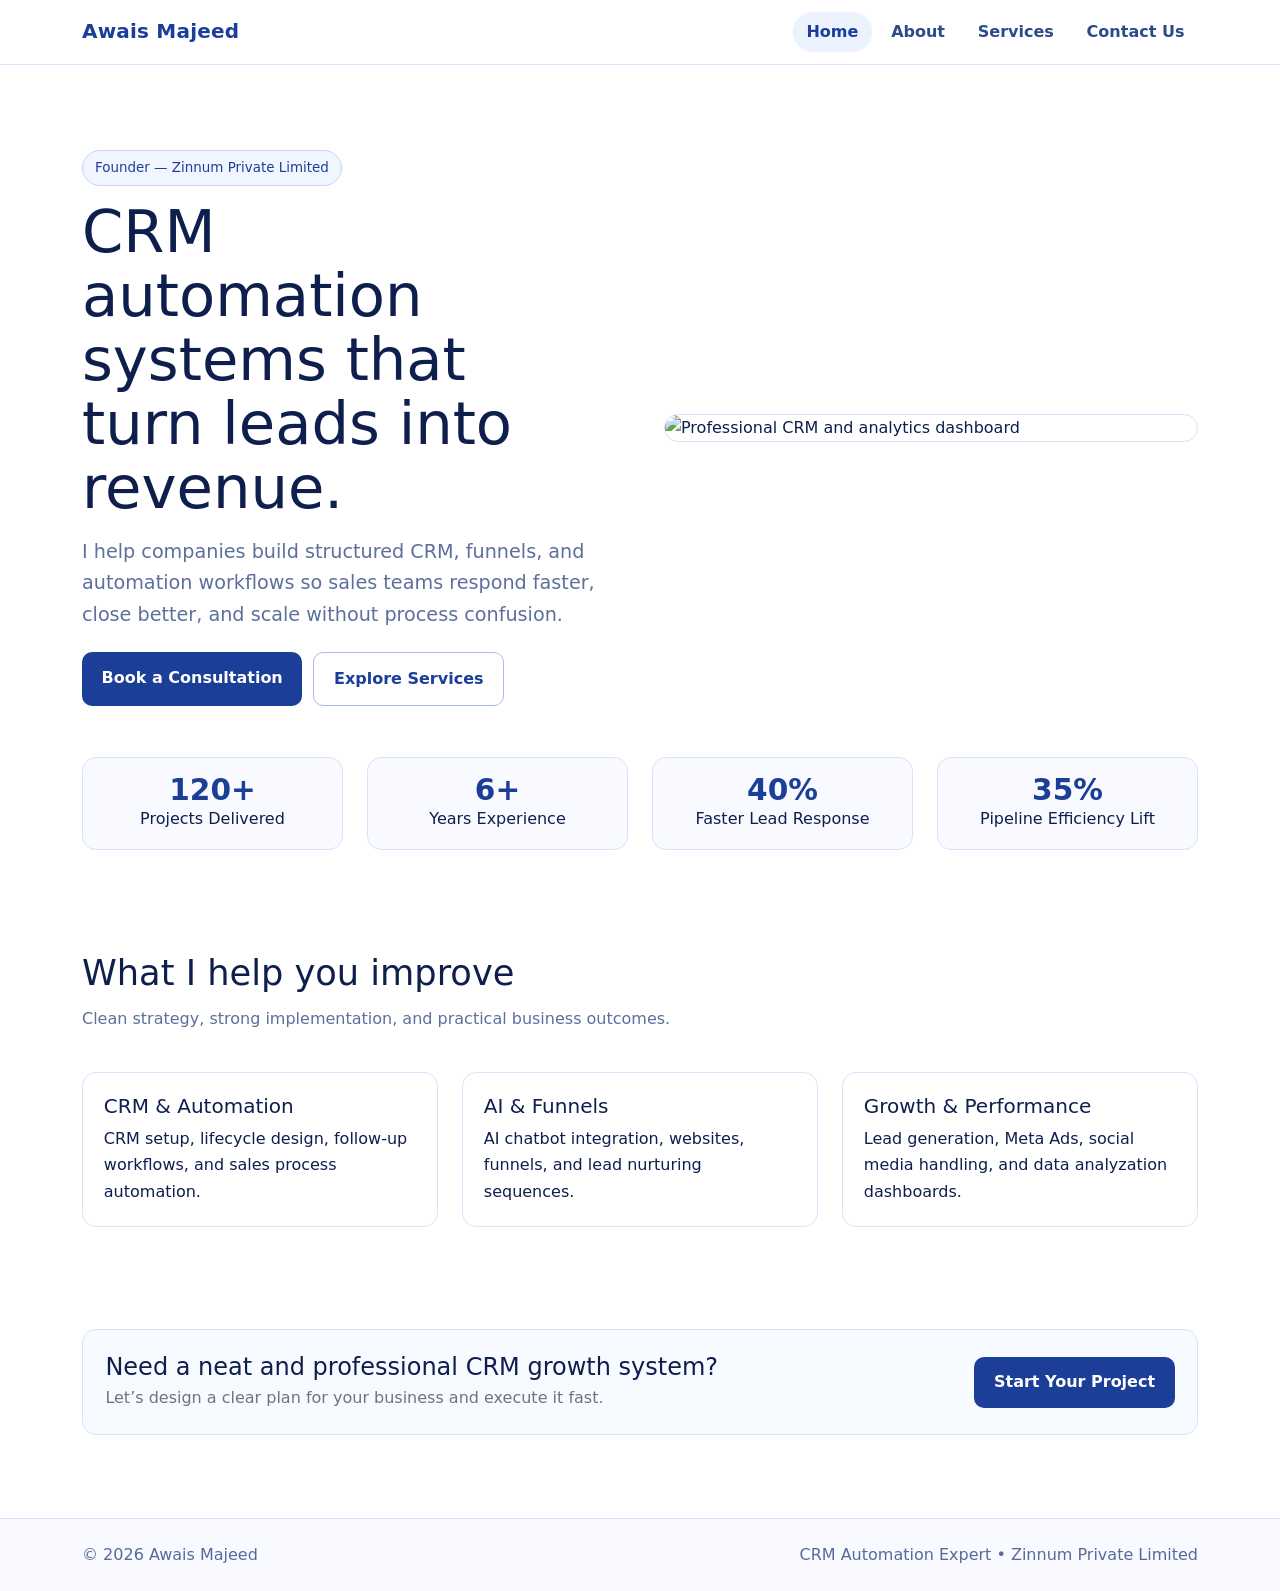
==== commit bcda9c3c: "Improve responsive polish sitewide and add About profile image section" ====
--- a/index.html
+++ b/index.html
@@ -4,7 +4,7 @@
   <meta charset="UTF-8">
   <meta name="viewport" content="width=device-width, initial-scale=1.0">
   <title>Awais Majeed | CRM Automation Expert</title>
-  <meta name="description" content="Professional portfolio of Awais Majeed, CRM automation expert helping businesses automate sales, marketing, and customer operations.">
+  <meta name="description" content="Awais Majeed is a CRM automation expert and founder of Zinnum Private Limited helping businesses scale with clean systems and measurable growth.">
   <link href="https://cdn.jsdelivr.net/npm/bootstrap@5.3.3/dist/css/bootstrap.min.css" rel="stylesheet">
   <link rel="stylesheet" href="assets/styles.css?v=20260418">
 </head>
@@ -18,9 +18,7 @@
         <li class="nav-item"><a class="nav-link active" href="index.html">Home</a></li>
         <li class="nav-item"><a class="nav-link" href="about.html">About</a></li>
         <li class="nav-item"><a class="nav-link" href="services.html">Services</a></li>
-        <li class="nav-item"><a class="nav-link" href="case-studies.html">Case Studies</a></li>
-        <li class="nav-item"><a class="nav-link" href="team.html">About</a></li>
-        <li class="nav-item"><a class="nav-link" href="contact.html">Contact</a></li>
+        <li class="nav-item"><a class="nav-link" href="contact.html">Contact Us</a></li>
       </ul>
     </div>
   </div>
@@ -31,39 +29,17 @@
     <div class="container">
       <div class="row g-5 align-items-center">
         <div class="col-lg-6">
-          <span class="eyebrow">CRM Automation Specialist</span>
-          <h1 class="mt-3">I build <span class="text-gradient">automation systems</span> that convert leads faster and retain customers longer.</h1>
-          <p>I am Awais Majeed, a CRM automation expert. I design complete workflows for lead capture, pipeline movement, follow-ups, onboarding, and retention so your business grows without manual chaos.</p>
-          <div class="d-flex flex-wrap gap-2 mt-4">
-            <a class="btn-primary-solid" href="contact.html">Book a Discovery Call</a>
-            <a class="btn-secondary-soft" href="case-studies.html">See Results</a>
-          </div>
-          <div class="info-badges">
-            <span>HubSpot / Zoho / GoHighLevel</span>
-            <span>Funnels + Pipelines + Reporting</span>
-            <span>Sales + Marketing Alignment</span>
-      <div class="row align-items-center g-5">
-        <div class="col-lg-6">
-          <span class="tag">CRM-Led Portfolio Experience</span>
-          <h1 class="mt-3">Turning customer data into <span class="text-gradient">high-converting digital experiences</span></h1>
-          <p>
-            Strategy, design, and implementation under one roof. From first impression to closed deal,
-            every page is structured to build trust, communicate value, and generate qualified inquiries.
-          </p>
-          <div class="mt-4 d-flex flex-wrap gap-2">
-            <a class="btn-accent" href="case-studies.html">View Portfolio Work</a>
-            <a class="btn-outline-light-soft" href="contact.html">Book a Strategy Call</a>
-          </div>
-          <div class="hero-points mt-4">
-            <span>CRM-first structure</span>
-            <span>Premium UI system</span>
-            <span>Conversion-focused messaging</span>
+          <span class="badge-soft">Founder — Zinnum Private Limited</span>
+          <h1>CRM automation systems that turn leads into revenue.</h1>
+          <p class="lead">I help companies build structured CRM, funnels, and automation workflows so sales teams respond faster, close better, and scale without process confusion.</p>
+          <div class="hero-actions">
+            <a class="btn-primary-solid" href="contact.html">Book a Consultation</a>
+            <a class="btn-secondary-soft" href="services.html">Explore Services</a>
           </div>
         </div>
         <div class="col-lg-6">
-          <div class="hero-media">
-            <img src="https://images.pexels.com/photos/6802042/pexels-photo-6802042.jpeg?auto=compress&cs=tinysrgb&w=1200" alt="CRM automation hero visual">
-            <img src="https://images.pexels.com/photos/6802042/pexels-photo-6802042.jpeg?auto=compress&cs=tinysrgb&w=1200" alt="CRM interface visual for hero section">
+          <div class="hero-image-wrap">
+            <img src="https://images.pexels.com/photos/6801648/pexels-photo-6801648.jpeg?auto=compress&cs=tinysrgb&w=1200" alt="Professional CRM and analytics dashboard">
           </div>
         </div>
       </div>
@@ -73,69 +49,34 @@
   <section class="section pt-0">
     <div class="container">
       <div class="row g-4">
-        <div class="col-md-3"><div class="kpi"><strong>120+</strong>Automations Shipped</div></div>
-        <div class="col-md-3"><div class="kpi"><strong>38%</strong>Avg. Lead Response Lift</div></div>
-        <div class="col-md-3"><div class="kpi"><strong>29%</strong>Pipeline Cycle Reduction</div></div>
-        <div class="col-md-3"><div class="kpi"><strong>97%</strong>Client Satisfaction</div></div>
-        <div class="col-md-4"><div class="kpi"><strong>120+</strong>Projects Delivered</div></div>
-        <div class="col-md-4"><div class="kpi"><strong>97%</strong>Client Retention Rate</div></div>
-        <div class="col-md-4"><div class="kpi"><strong>24h</strong>Average First Response</div></div>
+        <div class="col-md-3"><div class="kpi"><strong>120+</strong>Projects Delivered</div></div>
+        <div class="col-md-3"><div class="kpi"><strong>6+</strong>Years Experience</div></div>
+        <div class="col-md-3"><div class="kpi"><strong>40%</strong>Faster Lead Response</div></div>
+        <div class="col-md-3"><div class="kpi"><strong>35%</strong>Pipeline Efficiency Lift</div></div>
       </div>
     </div>
   </section>
 
   <section class="section">
     <div class="container">
-      <h2 class="section-title">How I help CRM-driven businesses</h2>
-      <p class="section-subtitle">You get a professional CRM architecture built around your exact sales journey—not generic templates.</p>
+      <h2 class="section-title">What I help you improve</h2>
+      <p class="section-subtitle">Clean strategy, strong implementation, and practical business outcomes.</p>
       <div class="row g-4 mt-1">
-        <div class="col-lg-4"><article class="card"><span class="pill">01</span><h3 class="h5 mt-2">CRM setup & cleanup</h3><p class="text-secondary mb-0">I structure properties, pipelines, stages, and ownership rules so your team tracks data correctly from day one.</p></article></div>
-        <div class="col-lg-4"><article class="card"><span class="pill">02</span><h3 class="h5 mt-2">Automation workflows</h3><p class="text-secondary mb-0">Lead routing, reminders, email/SMS sequences, and task automation that remove follow-up delays.</p></article></div>
-        <div class="col-lg-4"><article class="card"><span class="pill">03</span><h3 class="h5 mt-2">Performance reporting</h3><p class="text-secondary mb-0">Custom dashboards to monitor conversion rate, stage leakage, team activity, and revenue velocity.</p></article></div>
-      <h2 class="section-title">Why this portfolio feels different</h2>
-      <p class="section-subtitle">Built like a modern SaaS experience: visual depth, content clarity, and smooth interaction patterns across every page.</p>
-      <div class="row g-4 mt-1">
-        <div class="col-lg-4">
-          <article class="card-dark">
-            <span class="pill">01</span>
-            <h3 class="h5 mt-2">Strategic storytelling</h3>
-            <p class="text-secondary mb-0">Every section answers what clients care about most: capability, process, proof, and outcomes.</p>
-          </article>
-        </div>
-        <div class="col-lg-4">
-          <article class="card-dark">
-            <span class="pill">02</span>
-            <h3 class="h5 mt-2">Premium visual language</h3>
-            <p class="text-secondary mb-0">Modern gradients, depth shadows, and polished cards create an instantly elevated brand impression.</p>
-          </article>
-        </div>
-        <div class="col-lg-4">
-          <article class="card-dark">
-            <span class="pill">03</span>
-            <h3 class="h5 mt-2">Conversion by design</h3>
-            <p class="text-secondary mb-0">Navigation, CTAs, and page flow are optimized to guide visitors toward meaningful conversations.</p>
-          </article>
-        </div>
+        <div class="col-lg-4"><article class="card-box"><h3 class="h5">CRM & Automation</h3><p class="mb-0">CRM setup, lifecycle design, follow-up workflows, and sales process automation.</p></article></div>
+        <div class="col-lg-4"><article class="card-box"><h3 class="h5">AI & Funnels</h3><p class="mb-0">AI chatbot integration, websites, funnels, and lead nurturing sequences.</p></article></div>
+        <div class="col-lg-4"><article class="card-box"><h3 class="h5">Growth & Performance</h3><p class="mb-0">Lead generation, Meta Ads, social media handling, and data analyzation dashboards.</p></article></div>
       </div>
     </div>
   </section>
 
   <section class="section">
     <div class="container">
-      <div class="panel highlight">
-        <div class="row g-4 align-items-center">
-          <div class="col-lg-8">
-            <h2 class="h3 mb-2">Need a professional CRM system that actually drives revenue?</h2>
-            <p class="text-secondary mb-0">Let’s map your current process, identify leakage points, and implement automation that saves time and improves close rate.</p>
-          </div>
-          <div class="col-lg-4 text-lg-end">
-            <a class="btn-primary-solid" href="contact.html">Start My CRM Project</a>
-          </div>
+      <div class="cta-box d-flex flex-column flex-lg-row justify-content-between gap-3 align-items-lg-center">
+        <div>
+          <h2 class="h4 mb-1">Need a neat and professional CRM growth system?</h2>
+          <p class="mb-0 text-secondary">Let’s design a clear plan for your business and execute it fast.</p>
         </div>
-      <div class="panel panel-highlight text-center">
-        <h2 class="h3 mb-3">Ready to make your website super fantastic too?</h2>
-        <p class="section-subtitle mx-auto">Let’s transform your online presence into a trust-building, lead-generating growth engine.</p>
-        <a class="btn-accent mt-2" href="contact.html">Start Your Project</a>
+        <a class="btn-primary-solid" href="contact.html">Start Your Project</a>
       </div>
     </div>
   </section>
@@ -143,9 +84,8 @@
 
 <footer>
   <div class="container d-flex flex-column flex-md-row justify-content-between gap-2">
-    <span>© <span id="year"></span> Awais Majeed. All rights reserved.</span>
-    <span>CRM Automation Expert • Portfolio Website</span>
-    <span>Home • Services • Case Studies • Team • Contact</span>
+    <span>© <span id="year"></span> Awais Majeed</span>
+    <span>CRM Automation Expert • Zinnum Private Limited</span>
   </div>
 </footer>
 
--- a/assets/styles.css
+++ b/assets/styles.css
@@ -1,26 +1,11 @@
 :root {
   --bg: #ffffff;
-  --bg-soft: #f5f8ff;
-  --bg: #f4f7ff;
-  --bg-soft: #e8eefc;
-  --surface: #ffffff;
-  --text: #0d1b43;
-  --muted: #5a6f9f;
-  --primary: #1f4ec7;
-  --primary-dark: #14368c;
-  --accent: #ff8d54;
-  --border: #ced9f6;
-  --ok: #148f5f;
-  --shadow: 0 20px 50px rgba(20, 54, 140, 0.15);
-  --bg: #f5f8ff;
-  --bg-elev: #ffffff;
-  --bg-soft: #eaf0ff;
-  --text: #0f1b3d;
-  --muted: #4a5d8a;
-  --accent: #1b46a7;
-  --accent-strong: #102a66;
-  --border: #cfdbf8;
-  --success: #1e8f5a;
+  --surface: #f8faff;
+  --text: #0f1f4d;
+  --muted: #5d6f9b;
+  --navy: #1b3f98;
+  --navy-dark: #132d70;
+  --border: #d8e2fb;
 }
 
 * { box-sizing: border-box; }
@@ -30,330 +15,144 @@
   margin: 0;
   font-family: "Inter", "Segoe UI", system-ui, sans-serif;
   color: var(--text);
+  background: var(--bg);
   line-height: 1.65;
-  background:
-    radial-gradient(circle at 5% 0%, rgba(255,141,84,.17), transparent 28%),
-    radial-gradient(circle at 92% 1%, rgba(31,78,199,.18), transparent 32%),
-  background:
-    radial-gradient(circle at 0% 0%, rgba(255, 153, 84, .2), transparent 32%),
-    radial-gradient(circle at 90% 2%, rgba(27, 70, 167, 0.2), transparent 35%),
-    var(--bg);
-  overflow-x: hidden;
-}
-
-#particle-canvas {
-  position: fixed;
-  inset: 0;
+}
+
+.navbar {
+  background: #fff;
+  border-bottom: 1px solid var(--border);
+  padding: .65rem 0;
+}
+
+.navbar-brand {
+  font-weight: 800;
+  color: var(--navy);
+  letter-spacing: .2px;
+}
+
+.nav-link {
+  color: #2d4a8a !important;
+  font-weight: 600;
+  margin-left: .35rem;
+  border-radius: 999px;
+  padding: .45rem .85rem !important;
+}
+
+.nav-link:hover,
+.nav-link.active {
+  color: var(--navy) !important;
+  background: #edf2ff;
+}
+
+main { padding-top: 6.2rem; }
+
+.hero,
+.page-block {
+  padding: clamp(2.3rem, 4vw, 4.1rem) 0;
+}
+
+.badge-soft {
+  display: inline-block;
+  border-radius: 999px;
+  border: 1px solid #c4d3fb;
+  background: #f1f5ff;
+  color: var(--navy);
+  font-size: .84rem;
+  padding: .35rem .75rem;
+}
+
+.hero h1,
+.page-block h1 {
+  font-size: clamp(2rem, 5.2vw, 3.7rem);
+  line-height: 1.08;
+  margin: .9rem 0 1rem;
+}
+
+.lead,
+.section-subtitle {
+  color: var(--muted);
+}
+
+.lead {
+  font-size: clamp(1.02rem, 2vw, 1.2rem);
+  max-width: 760px;
+}
+
+.home-hero h1 { max-width: 12ch; }
+
+.hero-actions {
+  display: flex;
+  flex-wrap: wrap;
+  gap: .7rem;
+  margin-top: 1.35rem;
+}
+
+.hero-image-wrap,
+.profile-image {
+  border: 1px solid var(--border);
+  border-radius: 16px;
+  overflow: hidden;
+  background: #fff;
+}
+
+.hero-image-wrap img,
+.profile-image img {
   width: 100%;
   height: 100%;
-  pointer-events: none;
-  z-index: -1;
-}
-
-.navbar {
-  background: rgba(255,255,255,.85);
-  backdrop-filter: blur(10px);
-  border-bottom: 1px solid rgba(179, 198, 245, .7);
-}
-
-.navbar-brand {
-  color: var(--primary);
-  font-weight: 800;
-  letter-spacing: .1px;
-}
-
-.nav-link {
-  color: #2a447f !important;
-  font-weight: 600;
-  margin-left: .4rem;
-  border-radius: 999px;
-  padding: .45rem .8rem !important;
-  background: rgba(255, 255, 255, 0.82);
-  backdrop-filter: blur(12px);
-  border-bottom: 1px solid rgba(171, 191, 240, 0.65);
-}
-
-.navbar-brand {
-  color: var(--accent);
-  font-weight: 800;
-  letter-spacing: .35px;
-}
-
-.nav-link {
-  color: #2a437d !important;
-  margin-left: .75rem;
-  font-weight: 600;
-  border-radius: 999px;
-  padding: .45rem .85rem !important;
-}
-
-.nav-link:hover,
-.nav-link.active {
-  color: var(--primary) !important;
-  background: rgba(31, 78, 199, .1);
-}
-
-main { position: relative; z-index: 1; }
-
-.hero {
-  padding: 8.4rem 0 4.7rem;
-}
-
-.hero h1 {
-  font-size: clamp(2rem, 5vw, 3.75rem);
-  line-height: 1.07;
-  margin-bottom: .9rem;
-}
-
-.hero p { color: var(--muted); }
-
-.eyebrow {
-  display: inline-flex;
-  gap: .5rem;
-  align-items: center;
-  font-size: .84rem;
-  padding: .3rem .75rem;
-  border-radius: 999px;
-  border: 1px solid #bfd0f9;
-  background: rgba(31, 78, 199, .09);
-  color: var(--primary);
-}
-
-.eyebrow::before {
-  content: "";
-  width: .45rem;
-  height: .45rem;
-  border-radius: 50%;
-  background: var(--ok);
-}
-
-.text-gradient {
-  background: linear-gradient(120deg, var(--accent), #2e6deb 55%, #163a95);
-  color: var(--accent) !important;
-  background: rgba(27, 70, 167, 0.11);
-}
-
-main { position: relative; z-index: 1; }
-
-.hero { padding: 8.35rem 0 4.4rem; }
-
-.hero h1 {
-  font-size: clamp(2rem, 5.7vw, 3.8rem);
-  line-height: 1.07;
-  margin-bottom: 1rem;
-}
-
-.hero p { color: var(--muted); max-width: 860px; }
-
-.hero-media {
-  position: relative;
-  border-radius: 22px;
-  overflow: hidden;
-  border: 1px solid rgba(255,255,255,.6);
-  box-shadow: 0 22px 60px rgba(16, 42, 102, 0.28);
-}
-
-.hero-media::after {
-  content: "";
-  position: absolute;
-  inset: 0;
-  background: linear-gradient(130deg, rgba(255,105,40,0.22), rgba(16,42,102,0.4));
-}
-
-.hero-media img {
-  width: 100%;
+  object-fit: cover;
+  display: block;
+}
+
+.hero-image-wrap img { max-height: 540px; }
+.profile-image img { max-height: 680px; }
+
+.section {
+  padding: clamp(2.2rem, 4vw, 3.6rem) 0;
+}
+
+.section-title {
+  font-size: clamp(1.4rem, 3vw, 2.2rem);
+  margin-bottom: .7rem;
+}
+
+.card-box,
+.kpi,
+.cta-box {
+  border: 1px solid var(--border);
+  border-radius: 14px;
+  background: #fff;
+}
+
+.card-box {
+  padding: clamp(1rem, 2vw, 1.3rem);
   height: 100%;
-  min-height: 380px;
-  object-fit: cover;
-  transform: scale(1.02);
-}
-
-.hero-points {
-  display: flex;
-  flex-wrap: wrap;
-  gap: .75rem;
-}
-
-.hero-points span {
-  border: 1px solid #b8caf4;
-  padding: .32rem .75rem;
-  border-radius: 999px;
-  font-size: .84rem;
-  color: #20408a;
-  background: rgba(255,255,255,.8);
-}
-
-.badge-soft {
-  display: inline-block;
-  border: 1px solid #bfd0f6;
-  color: var(--accent);
-  background: rgba(27, 70, 167, 0.09);
-  border-radius: 99px;
-  padding: .35rem .85rem;
-  font-size: .86rem;
-}
-
-.text-gradient {
-  background: linear-gradient(120deg, #ff7d43, #2b63dd 55%, #122e74);
-  -webkit-background-clip: text;
-  background-clip: text;
-  color: transparent;
-}
-
-.section { padding: 4.8rem 0; }
-
-.hero-media {
-  position: relative;
-  border-radius: 20px;
-  overflow: hidden;
-  box-shadow: var(--shadow);
-  border: 1px solid rgba(255,255,255,.7);
-}
-
-.hero-media img {
-  width: 100%;
-  min-height: 380px;
-  object-fit: cover;
-  transform: scale(1.02);
-}
-
-.hero-media::after {
-  content: "";
-  position: absolute;
-  inset: 0;
-  background: linear-gradient(130deg, rgba(255,141,84,.18), rgba(20,54,140,.45));
-}
-
-.info-badges {
-  display: flex;
-  flex-wrap: wrap;
-  gap: .65rem;
-  margin-top: 1.15rem;
-}
-
-.info-badges span {
-  border: 1px solid #bbcbf3;
-  background: rgba(255,255,255,.86);
-  color: #21458f;
-  border-radius: 999px;
-  padding: .3rem .7rem;
-  font-size: .82rem;
-}
-
-.section { padding: 4.6rem 0; }
-.section-title { font-size: clamp(1.5rem, 3.2vw, 2.35rem); margin-bottom: .65rem; }
-.section-subtitle { color: var(--muted); max-width: 840px; }
-
-.card,
-.panel {
-  border: 1px solid rgba(184, 202, 244, .9);
-  background: linear-gradient(180deg, rgba(255,255,255,.95), rgba(242,246,255,.95));
-  border-radius: 16px;
-  padding: 1.35rem;
-  height: 100%;
-  box-shadow: 0 14px 30px rgba(18, 50, 124, .1);
-}
-
-.card {
-  transition: transform .2s ease, box-shadow .2s ease, border-color .2s ease;
-}
-
-.card:hover {
-  transform: translateY(-5px);
-  box-shadow: 0 22px 40px rgba(18, 50, 124, .15);
-  border-color: #95b2ec;
-.btn-accent {
-  border: none;
-  color: #fff;
-  background: linear-gradient(135deg, #2f6df2, #173b91);
-  border-radius: 12px;
-  padding: .78rem 1.28rem;
-  text-decoration: none;
-  font-weight: 600;
-  display: inline-block;
-  transition: transform .2s ease, box-shadow .2s ease;
-  box-shadow: 0 8px 20px rgba(25, 64, 154, 0.34);
-}
-
-.btn-accent:hover { transform: translateY(-2px); box-shadow: 0 15px 22px rgba(25, 64, 154, 0.3); }
-
-.btn-outline-light-soft {
-  border: 1px solid #a5b7e6;
-  color: var(--accent);
-  background: rgba(255,255,255,.86);
-  border-radius: 12px;
-  padding: .78rem 1.28rem;
-  text-decoration: none;
-  display: inline-block;
-  margin-left: .55rem;
-}
-
-.panel,
-.card-dark {
-  background: linear-gradient(180deg, rgba(255,255,255,.92), rgba(245,248,255,.96));
-  backdrop-filter: blur(4px);
-  border: 1px solid rgba(180, 199, 242, 0.88);
-  border-radius: 18px;
-  padding: 1.45rem;
-  height: 100%;
-  box-shadow: 0 18px 38px rgba(16, 38, 88, 0.13);
-}
-
-.panel-highlight {
-  background: linear-gradient(145deg, rgba(255,255,255,.95), rgba(226,236,255,.95));
-}
-
-.card-dark { transition: transform .2s ease, border-color .2s ease, box-shadow .2s ease; }
-
-.card-dark:hover {
-  transform: translateY(-5px);
-  border-color: #89aae7;
-  box-shadow: 0 25px 42px rgba(14, 40, 106, 0.18);
 }
 
 .kpi {
+  padding: 1rem;
   text-align: center;
-  border-radius: 14px;
-  border: 1px solid var(--border);
-  background: linear-gradient(180deg, #ffffff, #eef3ff);
-  padding: 1rem;
-  box-shadow: 0 12px 22px rgba(17, 44, 108, .08);
-  border: 1px solid rgba(180, 199, 242, 0.95);
-  background: linear-gradient(180deg, #ffffff, #eef4ff);
-  border-radius: 16px;
-  padding: 1.15rem;
-  box-shadow: 0 14px 24px rgba(16, 42, 102, 0.08);
+  background: var(--surface);
 }
 
 .kpi strong {
   display: block;
-  color: var(--primary);
-  font-size: 1.95rem;
-  line-height: 1.15;
-}
-
-.pill {
-  font-size: .75rem;
-  border: 1px solid #aec2f0;
-  border-radius: 999px;
-  padding: .2rem .58rem;
-  color: #173d95;
-  background: rgba(31, 78, 199, .08);
+  font-size: 1.85rem;
+  line-height: 1.1;
+  color: var(--navy);
 }
 
 .checklist {
   list-style: none;
-  padding-left: 0;
+  padding: 0;
   margin: 0;
 }
-.checklist { list-style: none; padding-left: 0; margin-bottom: 0; }
-
-.checklist { list-style: none; padding: 0; margin: 0; }
+
 .checklist li {
   position: relative;
-  padding-left: 1.2rem;
+  padding-left: 1.25rem;
   margin-bottom: .45rem;
-  color: #2f4577;
+  color: #31497f;
 }
 
 .checklist li::before {
@@ -361,85 +160,61 @@
   position: absolute;
   left: 0;
   top: .56rem;
-  width: .48rem;
-  height: .48rem;
+  width: .46rem;
+  height: .46rem;
   border-radius: 50%;
-  background: var(--primary);
-}
-
-.timeline-item {
-  border-left: 2px solid #b8caf3;
-  padding-left: .95rem;
-  margin-bottom: .95rem;
+  background: var(--navy);
 }
 
 .btn-primary-solid {
   border: none;
-  background: linear-gradient(135deg, #2f6df2, #183f9d);
-  color: #fff;
-  border-radius: 12px;
-  padding: .76rem 1.2rem;
-  text-decoration: none;
-  font-weight: 600;
-  display: inline-block;
-  box-shadow: 0 9px 20px rgba(25, 64, 154, .28);
-}
-
-.btn-primary-solid:hover { color: #fff; transform: translateY(-1px); }
-
-.btn-secondary-soft {
-  border: 1px solid #a8bdef;
-  background: rgba(255,255,255,.85);
-  color: var(--primary);
-  border-radius: 12px;
-  padding: .76rem 1.2rem;
+  border-radius: 10px;
+  padding: .78rem 1.22rem;
   text-decoration: none;
   display: inline-block;
-}
-
-.highlight {
-  background: linear-gradient(145deg, rgba(255,255,255,.96), rgba(227,237,255,.96));
+  font-weight: 600;
+  background: var(--navy);
+  color: #fff;
+}
+
+.btn-primary-solid:hover { background: var(--navy-dark); color: #fff; }
+
+.btn-secondary-soft {
+  border: 1px solid #a9bdf1;
+  border-radius: 10px;
+  padding: .78rem 1.22rem;
+  text-decoration: none;
+  display: inline-block;
+  font-weight: 600;
+  color: var(--navy);
+  background: #fff;
 }
 
 .form-control,
-.form-select {
-  border: 1px solid #b8c9ef;
-  background: #fff;
-}
+.form-select { border: 1px solid #c0d0f4; }
 
 .form-control:focus,
 .form-select:focus {
-  border-color: var(--primary);
-  box-shadow: 0 0 0 .2rem rgba(31,78,199,.15);
-}
-
-.form-label { font-size: .92rem; color: #294173; }
+  border-color: var(--navy);
+  box-shadow: 0 0 0 .2rem rgba(27, 63, 152, .12);
+}
+
+.cta-box {
+  padding: 1.4rem;
+  background: #f7faff;
+}
 
 footer {
-  margin-top: 1.2rem;
-  border-top: 1px solid rgba(177, 197, 243, .8);
-  background: rgba(240, 245, 255, .9);
-  color: #4e6496;
-  padding: 1.45rem 0;
-}
-
-.form-label { color: #20345f; font-size: .92rem; }
-
-footer {
-  border-top: 1px solid rgba(177, 197, 243, .75);
-  background: rgba(239, 245, 255, 0.9);
-  color: #4f6391;
-  padding: 1.5rem 0;
-}
-
-.small-note { color: #506493; font-size: .92rem; }
-
-.text-success-soft { color: var(--success); }
-.text-secondary { color: var(--muted) !important; }
-.text-success-soft { color: var(--ok); }
+  margin-top: 2rem;
+  border-top: 1px solid var(--border);
+  background: #f8faff;
+  color: #576a99;
+  padding: 1.4rem 0;
+}
 
 @media (max-width: 991px) {
-  .hero { padding-top: 7.3rem; }
-  .btn-outline-light-soft { margin-left: 0; margin-top: .65rem; }
-  .hero-media img { min-height: 280px; }
-}
+  main { padding-top: 5.5rem; }
+  .home-hero h1 { max-width: none; }
+  .hero-image-wrap img { max-height: 400px; }
+  .profile-image img { max-height: 460px; }
+}
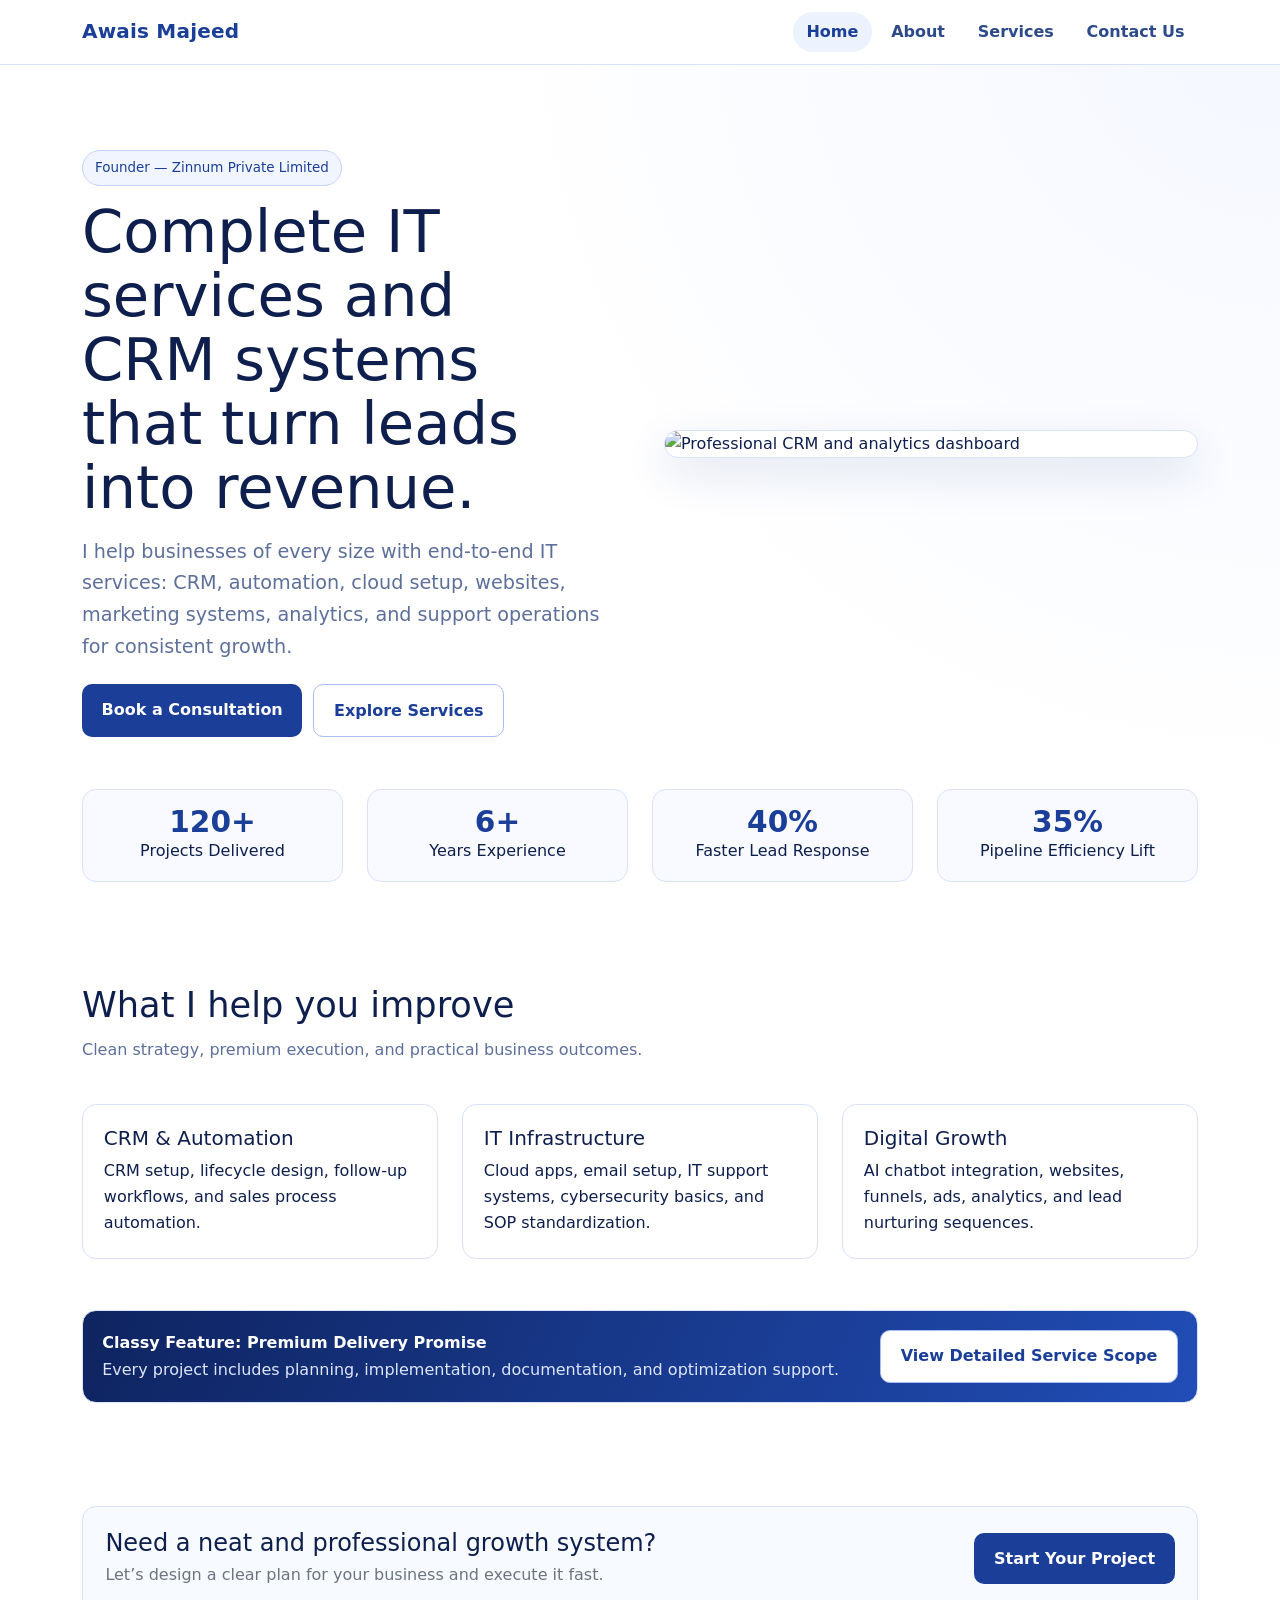
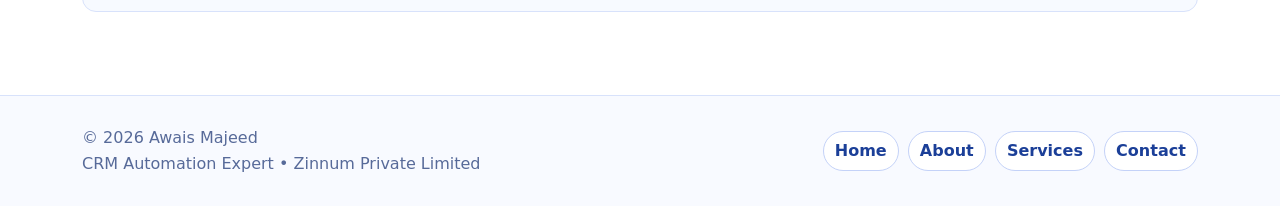
==== commit 5cd98ca8: "Enhance all pages with classy sections and expanded IT services" ====
--- a/index.html
+++ b/index.html
@@ -5,8 +5,9 @@
   <meta name="viewport" content="width=device-width, initial-scale=1.0">
   <title>Awais Majeed | CRM Automation Expert</title>
   <meta name="description" content="Awais Majeed is a CRM automation expert and founder of Zinnum Private Limited helping businesses scale with clean systems and measurable growth.">
+  <link rel="icon" type="image/svg+xml" href="assets/favicon.svg">
   <link href="https://cdn.jsdelivr.net/npm/bootstrap@5.3.3/dist/css/bootstrap.min.css" rel="stylesheet">
-  <link rel="stylesheet" href="assets/styles.css?v=20260418">
+  <link rel="stylesheet" href="assets/styles.css?v=20260421">
 </head>
 <body>
 <nav class="navbar navbar-expand-lg fixed-top navbar-light">
@@ -30,8 +31,8 @@
       <div class="row g-5 align-items-center">
         <div class="col-lg-6">
           <span class="badge-soft">Founder — Zinnum Private Limited</span>
-          <h1>CRM automation systems that turn leads into revenue.</h1>
-          <p class="lead">I help companies build structured CRM, funnels, and automation workflows so sales teams respond faster, close better, and scale without process confusion.</p>
+          <h1>Complete IT services and CRM systems that turn leads into revenue.</h1>
+          <p class="lead">I help businesses of every size with end-to-end IT services: CRM, automation, cloud setup, websites, marketing systems, analytics, and support operations for consistent growth.</p>
           <div class="hero-actions">
             <a class="btn-primary-solid" href="contact.html">Book a Consultation</a>
             <a class="btn-secondary-soft" href="services.html">Explore Services</a>
@@ -60,11 +61,23 @@
   <section class="section">
     <div class="container">
       <h2 class="section-title">What I help you improve</h2>
-      <p class="section-subtitle">Clean strategy, strong implementation, and practical business outcomes.</p>
+      <p class="section-subtitle">Clean strategy, premium execution, and practical business outcomes.</p>
       <div class="row g-4 mt-1">
         <div class="col-lg-4"><article class="card-box"><h3 class="h5">CRM & Automation</h3><p class="mb-0">CRM setup, lifecycle design, follow-up workflows, and sales process automation.</p></article></div>
-        <div class="col-lg-4"><article class="card-box"><h3 class="h5">AI & Funnels</h3><p class="mb-0">AI chatbot integration, websites, funnels, and lead nurturing sequences.</p></article></div>
-        <div class="col-lg-4"><article class="card-box"><h3 class="h5">Growth & Performance</h3><p class="mb-0">Lead generation, Meta Ads, social media handling, and data analyzation dashboards.</p></article></div>
+        <div class="col-lg-4"><article class="card-box"><h3 class="h5">IT Infrastructure</h3><p class="mb-0">Cloud apps, email setup, IT support systems, cybersecurity basics, and SOP standardization.</p></article></div>
+        <div class="col-lg-4"><article class="card-box"><h3 class="h5">Digital Growth</h3><p class="mb-0">AI chatbot integration, websites, funnels, ads, analytics, and lead nurturing sequences.</p></article></div>
+      </div>
+    </div>
+  </section>
+
+  <section class="section pt-0">
+    <div class="container">
+      <div class="classy-strip d-flex flex-column flex-lg-row justify-content-between align-items-lg-center gap-3">
+        <div>
+          <strong>Classy Feature: Premium Delivery Promise</strong>
+          <p>Every project includes planning, implementation, documentation, and optimization support.</p>
+        </div>
+        <a class="btn-secondary-soft" href="services.html">View Detailed Service Scope</a>
       </div>
     </div>
   </section>
@@ -73,7 +86,7 @@
     <div class="container">
       <div class="cta-box d-flex flex-column flex-lg-row justify-content-between gap-3 align-items-lg-center">
         <div>
-          <h2 class="h4 mb-1">Need a neat and professional CRM growth system?</h2>
+          <h2 class="h4 mb-1">Need a neat and professional growth system?</h2>
           <p class="mb-0 text-secondary">Let’s design a clear plan for your business and execute it fast.</p>
         </div>
         <a class="btn-primary-solid" href="contact.html">Start Your Project</a>
@@ -83,9 +96,17 @@
 </main>
 
 <footer>
-  <div class="container d-flex flex-column flex-md-row justify-content-between gap-2">
-    <span>© <span id="year"></span> Awais Majeed</span>
-    <span>CRM Automation Expert • Zinnum Private Limited</span>
+  <div class="container d-flex flex-column flex-md-row justify-content-between gap-3 align-items-md-center">
+    <div>
+      <span>© <span id="year"></span> Awais Majeed</span><br>
+      <span>CRM Automation Expert • Zinnum Private Limited</span>
+    </div>
+    <nav class="footer-nav" aria-label="Footer menu">
+      <a href="index.html">Home</a>
+      <a href="about.html">About</a>
+      <a href="services.html">Services</a>
+      <a href="contact.html">Contact</a>
+    </nav>
   </div>
 </footer>
 
--- a/assets/styles.css
+++ b/assets/styles.css
@@ -6,6 +6,7 @@
   --navy: #1b3f98;
   --navy-dark: #132d70;
   --border: #d8e2fb;
+  --gold: #c5a247;
 }
 
 * { box-sizing: border-box; }
@@ -15,12 +16,13 @@
   margin: 0;
   font-family: "Inter", "Segoe UI", system-ui, sans-serif;
   color: var(--text);
-  background: var(--bg);
+  background: radial-gradient(circle at top right, #f4f7ff, #fff 36%);
   line-height: 1.65;
 }
 
 .navbar {
-  background: #fff;
+  background: rgba(255,255,255,.93);
+  backdrop-filter: blur(7px);
   border-bottom: 1px solid var(--border);
   padding: .65rem 0;
 }
@@ -70,9 +72,7 @@
 }
 
 .lead,
-.section-subtitle {
-  color: var(--muted);
-}
+.section-subtitle { color: var(--muted); }
 
 .lead {
   font-size: clamp(1.02rem, 2vw, 1.2rem);
@@ -94,6 +94,7 @@
   border-radius: 16px;
   overflow: hidden;
   background: #fff;
+  box-shadow: 0 16px 44px rgba(20, 54, 130, .14);
 }
 
 .hero-image-wrap img,
@@ -107,9 +108,7 @@
 .hero-image-wrap img { max-height: 540px; }
 .profile-image img { max-height: 680px; }
 
-.section {
-  padding: clamp(2.2rem, 4vw, 3.6rem) 0;
-}
+.section { padding: clamp(2.2rem, 4vw, 3.6rem) 0; }
 
 .section-title {
   font-size: clamp(1.4rem, 3vw, 2.2rem);
@@ -118,7 +117,8 @@
 
 .card-box,
 .kpi,
-.cta-box {
+.cta-box,
+.classy-strip {
   border: 1px solid var(--border);
   border-radius: 14px;
   background: #fff;
@@ -204,12 +204,39 @@
   background: #f7faff;
 }
 
+.classy-strip {
+  padding: 1.2rem;
+  background: linear-gradient(115deg, #0f2460, #214db6);
+  color: #fff;
+}
+
+.classy-strip p { margin: 0; color: #dce6ff; }
+.classy-strip strong { color: #fff; font-weight: 700; }
+
+.form-label { color: #20345f; font-size: .92rem; }
+
 footer {
   margin-top: 2rem;
   border-top: 1px solid var(--border);
   background: #f8faff;
   color: #576a99;
-  padding: 1.4rem 0;
+  padding: 1.8rem 0;
+}
+
+.footer-nav {
+  display: flex;
+  flex-wrap: wrap;
+  gap: .55rem;
+}
+
+.footer-nav a {
+  text-decoration: none;
+  color: var(--navy);
+  font-weight: 600;
+  border: 1px solid #c4d2f8;
+  padding: .35rem .7rem;
+  border-radius: 999px;
+  background: #fff;
 }
 
 @media (max-width: 991px) {
